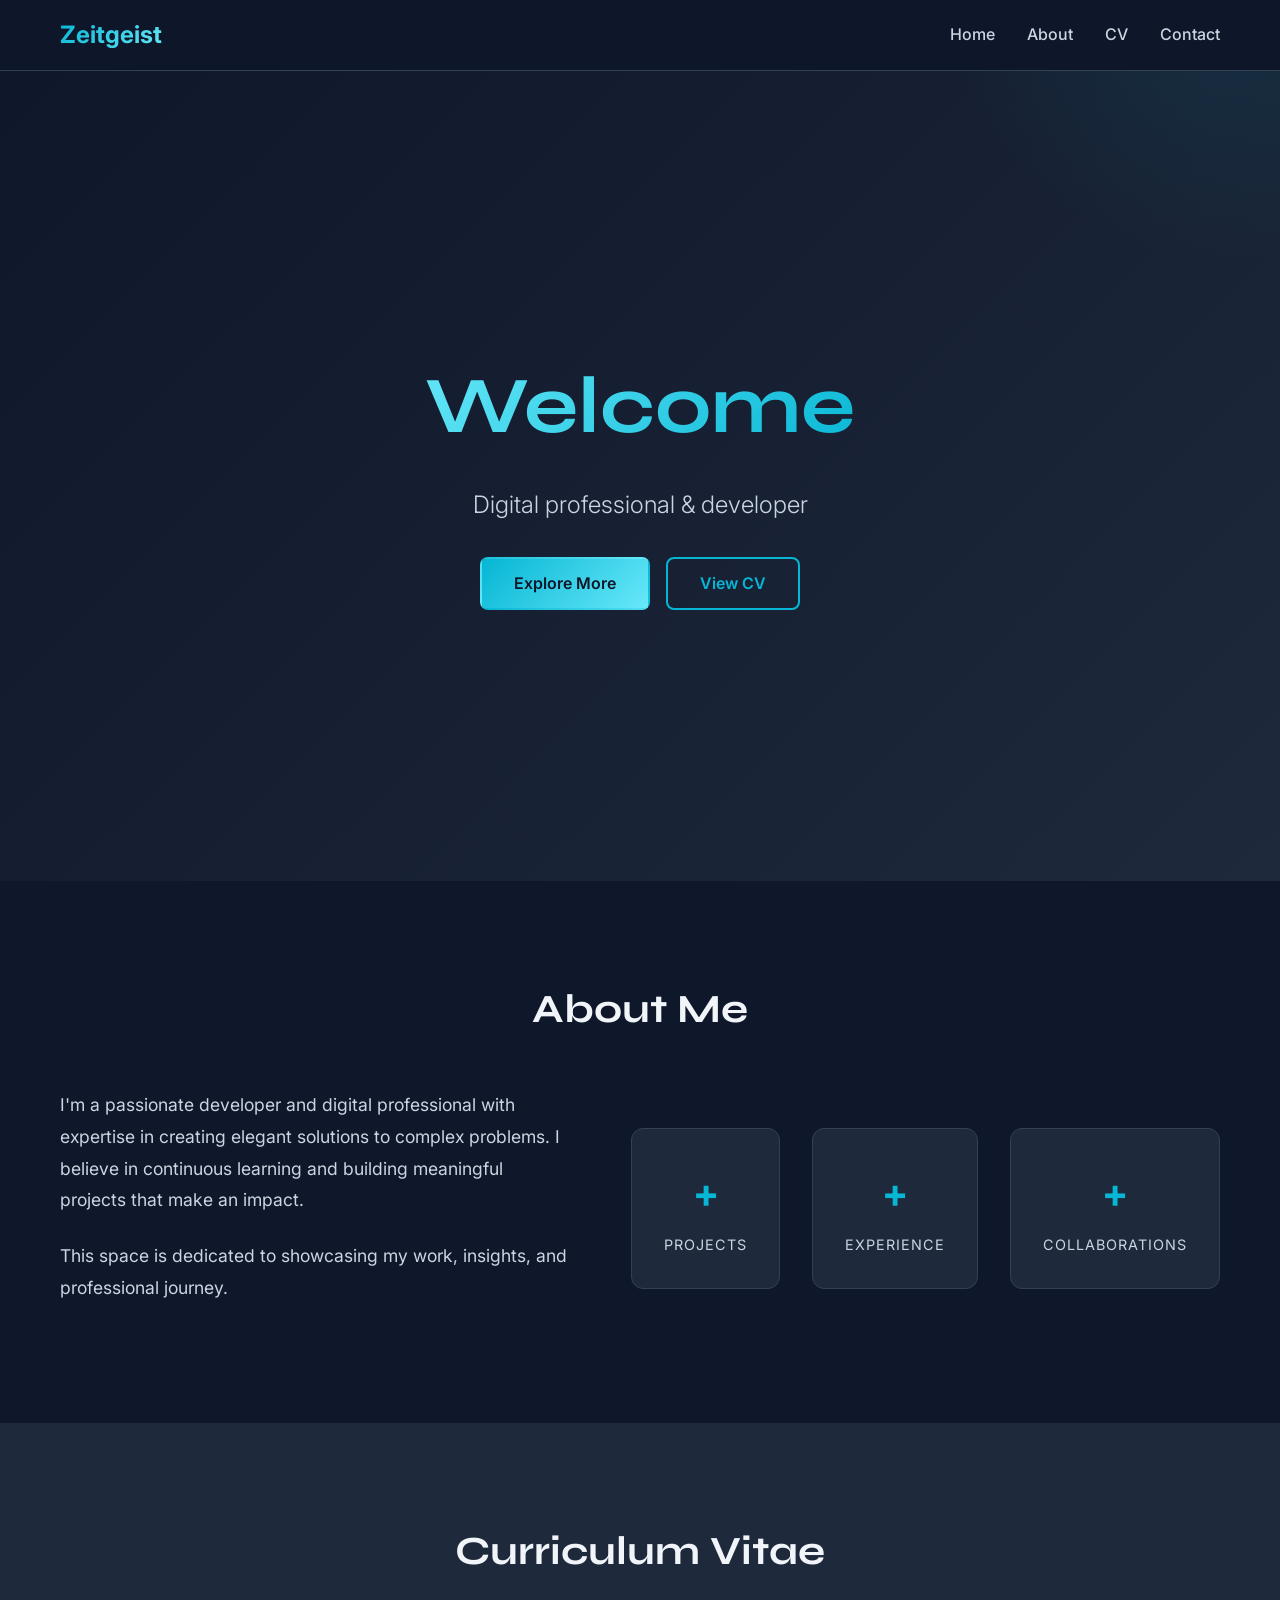
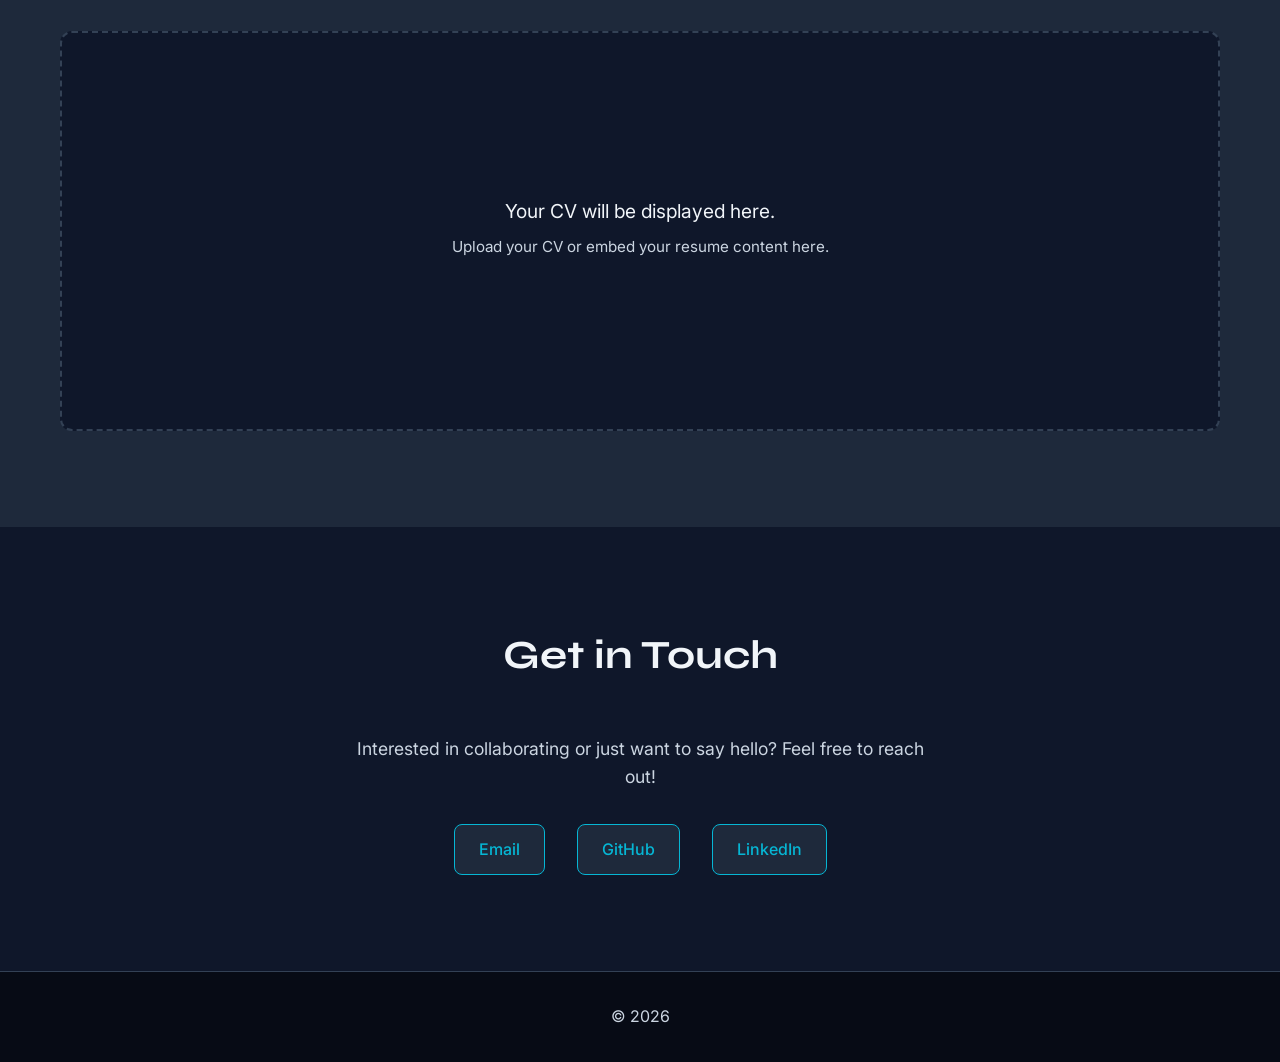
==== index.html @ edf7e357 "Upgrade commit" ====
<!DOCTYPE html>
<html lang="en">
<head>
    <meta charset="UTF-8">
    <meta name="viewport" content="width=device-width, initial-scale=1.0">
    <title>Zeitgeist - Portfolio</title>
    <link rel="stylesheet" href="style.css">
    <link rel="preconnect" href="https://fonts.googleapis.com">
    <link rel="preconnect" href="https://fonts.gstatic.com" crossorigin>
    <link href="https://fonts.googleapis.com/css2?family=Inter:wght@300;400;500;600;700&family=Syne:wght@400;700&display=swap" rel="stylesheet">
</head>
<body>
    <!-- Navigation -->
    <nav class="navbar">
        <div class="container">
            <div class="nav-brand">Zeitgeist</div>
            <ul class="nav-menu">
                <li><a href="#home" class="nav-link">Home</a></li>
                <li><a href="#about" class="nav-link">About</a></li>
                <li><a href="#cv" class="nav-link">CV</a></li>
                <li><a href="#contact" class="nav-link">Contact</a></li>
            </ul>
        </div>
    </nav>

    <!-- Hero Section -->
    <section id="home" class="hero">
        <div class="container">
            <div class="hero-content">
                <h1 class="hero-title">Welcome</h1>
                <p class="hero-subtitle">Digital professional & developer</p>
                <div class="hero-cta">
                    <a href="#about" class="btn btn-primary">Explore More</a>
                    <a href="#cv" class="btn btn-secondary">View CV</a>
                </div>
            </div>
        </div>
    </section>

    <!-- About Section -->
    <section id="about" class="about">
        <div class="container">
            <h2>About Me</h2>
            <div class="about-content">
                <div class="about-text">
                    <p>
                        I'm a passionate developer and digital professional with expertise in creating elegant solutions to complex problems. 
                        I believe in continuous learning and building meaningful projects that make an impact.
                    </p>
                    <p>
                        This space is dedicated to showcasing my work, insights, and professional journey.
                    </p>
                </div>
                <div class="about-stats">
                    <div class="stat">
                        <div class="stat-number">+</div>
                        <div class="stat-label">Projects</div>
                    </div>
                    <div class="stat">
                        <div class="stat-number">+</div>
                        <div class="stat-label">Experience</div>
                    </div>
                    <div class="stat">
                        <div class="stat-number">+</div>
                        <div class="stat-label">Collaborations</div>
                    </div>
                </div>
            </div>
        </div>
    </section>

    <!-- CV Section -->
    <section id="cv" class="cv-section">
        <div class="container">
            <h2>Curriculum Vitae</h2>
            <div class="cv-placeholder">
                <p>Your CV will be displayed here.</p>
                <p class="small-text">Upload your CV or embed your resume content here.</p>
            </div>
        </div>
    </section>

    <!-- Contact Section -->
    <section id="contact" class="contact">
        <div class="container">
            <h2>Get in Touch</h2>
            <div class="contact-content">
                <p>Interested in collaborating or just want to say hello? Feel free to reach out!</p>
                <div class="contact-links">
                    <a href="mailto:onurege20@hotmail.com" class="contact-link">Email</a>
                    <a href="https://github.com/zeitgeist352" target="_blank" class="contact-link">GitHub</a>
                    <a href="https://www.linkedin.com/in/onur-ege-yakar/" target="_blank" class="contact-link">LinkedIn</a>
                </div>
            </div>
        </div>
    </section>

    <!-- Footer -->
    <footer class="footer">
        <div class="container">
            <p>&copy; 2026 </p>
        </div>
    </footer>

    <script src="script.js"></script>
</body>
</html>
---- style.css ----
/* ============================================
   GLOBAL STYLES
   ============================================ */

* {
    margin: 0;
    padding: 0;
    box-sizing: border-box;
}

:root {
    --primary-color: #0f172a;
    --secondary-color: #1e293b;
    --accent-color: #06b6d4;
    --accent-light: #67e8f9;
    --text-primary: #f1f5f9;
    --text-secondary: #cbd5e1;
    --border-color: #334155;
    --transition: all 0.3s ease;
}

html {
    scroll-behavior: smooth;
}

body {
    font-family: 'Inter', sans-serif;
    background-color: var(--primary-color);
    color: var(--text-primary);
    line-height: 1.6;
    overflow-x: hidden;
}

.container {
    max-width: 1200px;
    margin: 0 auto;
    padding: 0 20px;
}

/* ============================================
   NAVIGATION
   ============================================ */

.navbar {
    position: sticky;
    top: 0;
    z-index: 1000;
    background: rgba(15, 23, 42, 0.95);
    backdrop-filter: blur(10px);
    border-bottom: 1px solid var(--border-color);
    padding: 1rem 0;
}

.navbar .container {
    display: flex;
    justify-content: space-between;
    align-items: center;
}

.nav-brand {
    font-size: 1.5rem;
    font-weight: 700;
    background: linear-gradient(135deg, var(--accent-color), var(--accent-light));
    -webkit-background-clip: text;
    -webkit-text-fill-color: transparent;
    background-clip: text;
}

.nav-menu {
    display: flex;
    list-style: none;
    gap: 2rem;
}

.nav-link {
    color: var(--text-secondary);
    text-decoration: none;
    font-weight: 500;
    transition: var(--transition);
    position: relative;
}

.nav-link::after {
    content: '';
    position: absolute;
    width: 0;
    height: 2px;
    bottom: -5px;
    left: 0;
    background-color: var(--accent-color);
    transition: var(--transition);
}

.nav-link:hover {
    color: var(--accent-color);
}

.nav-link:hover::after {
    width: 100%;
}

/* ============================================
   HERO SECTION
   ============================================ */

.hero {
    min-height: 90vh;
    display: flex;
    align-items: center;
    justify-content: center;
    background: linear-gradient(135deg, var(--primary-color) 0%, var(--secondary-color) 100%);
    position: relative;
    overflow: hidden;
}

.hero::before {
    content: '';
    position: absolute;
    top: -50%;
    right: -20%;
    width: 600px;
    height: 600px;
    background: radial-gradient(circle, rgba(6, 182, 212, 0.1) 0%, transparent 70%);
    border-radius: 50%;
    z-index: 0;
}

.hero .container {
    position: relative;
    z-index: 1;
}

.hero-content {
    text-align: center;
}

.hero-title {
    font-family: 'Syne', sans-serif;
    font-size: clamp(3rem, 8vw, 5rem);
    font-weight: 700;
    margin-bottom: 1rem;
    background: linear-gradient(135deg, var(--accent-light), var(--accent-color));
    -webkit-background-clip: text;
    -webkit-text-fill-color: transparent;
    background-clip: text;
}

.hero-subtitle {
    font-size: 1.5rem;
    color: var(--text-secondary);
    margin-bottom: 2rem;
    font-weight: 300;
}

.hero-cta {
    display: flex;
    gap: 1rem;
    justify-content: center;
    flex-wrap: wrap;
}

/* ============================================
   BUTTONS
   ============================================ */

.btn {
    display: inline-block;
    padding: 0.75rem 2rem;
    border-radius: 8px;
    text-decoration: none;
    font-weight: 600;
    transition: var(--transition);
    border: 2px solid transparent;
    cursor: pointer;
}

.btn-primary {
    background: linear-gradient(135deg, var(--accent-color), var(--accent-light));
    color: var(--primary-color);
}

.btn-primary:hover {
    transform: translateY(-2px);
    box-shadow: 0 10px 30px rgba(6, 182, 212, 0.3);
}

.btn-secondary {
    background: transparent;
    color: var(--accent-color);
    border: 2px solid var(--accent-color);
}

.btn-secondary:hover {
    background: var(--accent-color);
    color: var(--primary-color);
    transform: translateY(-2px);
}

/* ============================================
   ABOUT SECTION
   ============================================ */

.about {
    padding: 6rem 0;
    background: var(--primary-color);
}

.about h2 {
    font-family: 'Syne', sans-serif;
    font-size: 2.5rem;
    margin-bottom: 3rem;
    text-align: center;
    color: var(--text-primary);
}

.about-content {
    display: grid;
    grid-template-columns: 1fr 1fr;
    gap: 4rem;
    align-items: center;
}

.about-text p {
    margin-bottom: 1.5rem;
    font-size: 1.1rem;
    color: var(--text-secondary);
    line-height: 1.8;
}

.about-stats {
    display: grid;
    grid-template-columns: 1fr 1fr 1fr;
    gap: 2rem;
}

.stat {
    text-align: center;
    padding: 2rem;
    background: var(--secondary-color);
    border-radius: 12px;
    border: 1px solid var(--border-color);
    transition: var(--transition);
}

.stat:hover {
    border-color: var(--accent-color);
    transform: translateY(-5px);
}

.stat-number {
    font-size: 2.5rem;
    color: var(--accent-color);
    font-weight: 700;
    margin-bottom: 0.5rem;
}

.stat-label {
    color: var(--text-secondary);
    font-size: 0.9rem;
    text-transform: uppercase;
    letter-spacing: 1px;
}

/* ============================================
   CV SECTION
   ============================================ */

.cv-section {
    padding: 6rem 0;
    background: var(--secondary-color);
}

.cv-section h2 {
    font-family: 'Syne', sans-serif;
    font-size: 2.5rem;
    margin-bottom: 3rem;
    text-align: center;
}

.cv-placeholder {
    background: var(--primary-color);
    border: 2px dashed var(--border-color);
    border-radius: 12px;
    padding: 4rem 2rem;
    text-align: center;
    min-height: 400px;
    display: flex;
    flex-direction: column;
    justify-content: center;
    align-items: center;
}

.cv-placeholder p {
    font-size: 1.2rem;
    margin-bottom: 0.5rem;
}

.cv-placeholder .small-text {
    color: var(--text-secondary);
    font-size: 0.95rem;
}

/* ============================================
   CONTACT SECTION
   ============================================ */

.contact {
    padding: 6rem 0;
    background: var(--primary-color);
}

.contact h2 {
    font-family: 'Syne', sans-serif;
    font-size: 2.5rem;
    margin-bottom: 3rem;
    text-align: center;
}

.contact-content {
    text-align: center;
    max-width: 600px;
    margin: 0 auto;
}

.contact-content p {
    font-size: 1.1rem;
    color: var(--text-secondary);
    margin-bottom: 2rem;
}

.contact-links {
    display: flex;
    gap: 2rem;
    justify-content: center;
    flex-wrap: wrap;
}

.contact-link {
    display: inline-block;
    padding: 0.75rem 1.5rem;
    background: var(--secondary-color);
    color: var(--accent-color);
    text-decoration: none;
    border-radius: 8px;
    border: 1px solid var(--accent-color);
    transition: var(--transition);
    font-weight: 500;
}

.contact-link:hover {
    background: var(--accent-color);
    color: var(--primary-color);
    transform: translateY(-2px);
    box-shadow: 0 10px 20px rgba(6, 182, 212, 0.2);
}

/* ============================================
   FOOTER
   ============================================ */

.footer {
    padding: 2rem 0;
    background: rgba(0, 0, 0, 0.5);
    border-top: 1px solid var(--border-color);
    text-align: center;
    color: var(--text-secondary);
}

/* ============================================
   RESPONSIVE DESIGN
   ============================================ */

@media (max-width: 768px) {
    .nav-menu {
        gap: 1rem;
    }

    .nav-link {
        font-size: 0.9rem;
    }

    .hero-title {
        font-size: 2.5rem;
    }

    .hero-subtitle {
        font-size: 1.1rem;
    }

    .about-content {
        grid-template-columns: 1fr;
        gap: 2rem;
    }

    .about-stats {
        grid-template-columns: 1fr;
    }

    .about h2,
    .cv-section h2,
    .contact h2 {
        font-size: 1.8rem;
    }

    .contact-links {
        gap: 1rem;
    }

    .contact-link {
        padding: 0.5rem 1rem;
        font-size: 0.9rem;
    }
}

@media (max-width: 480px) {
    .hero-cta {
        flex-direction: column;
        gap: 0.5rem;
    }

    .btn {
        width: 100%;
        text-align: center;
    }

    .nav-menu {
        gap: 0.5rem;
        font-size: 0.8rem;
    }
}
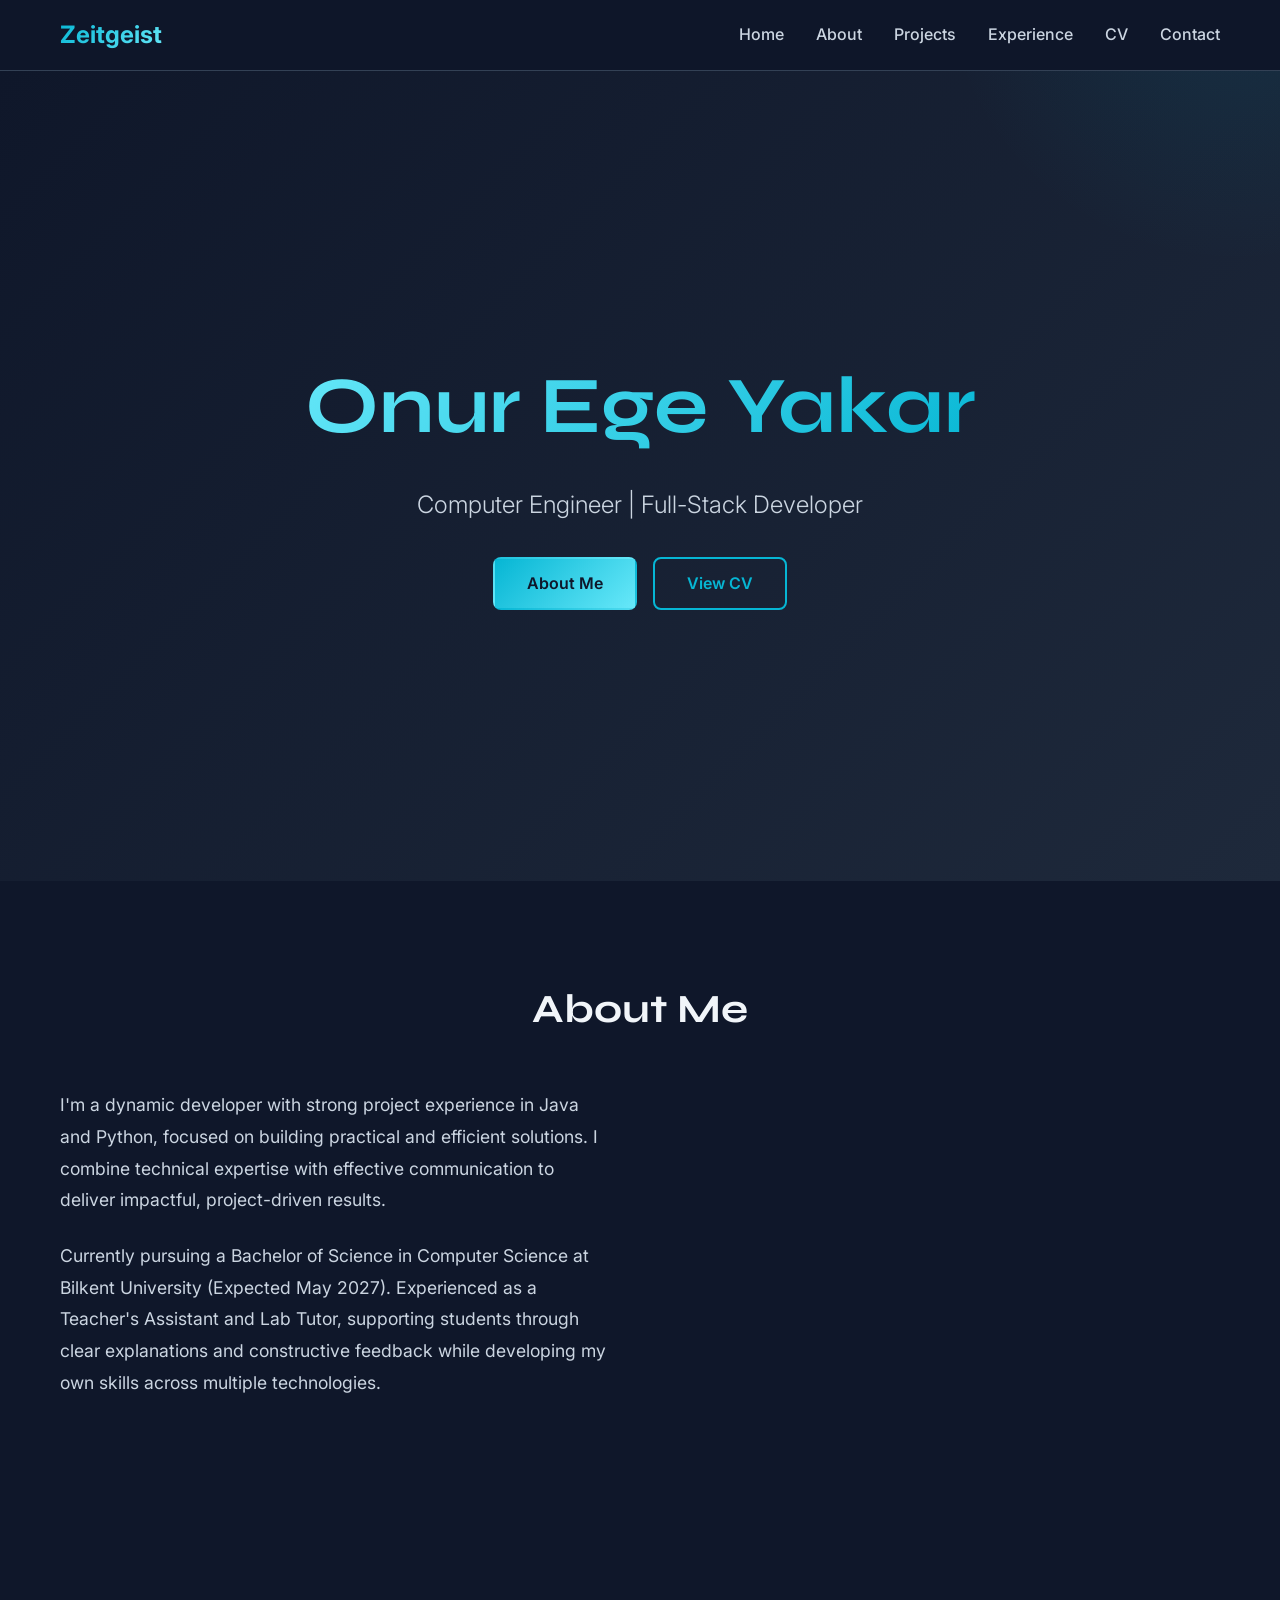
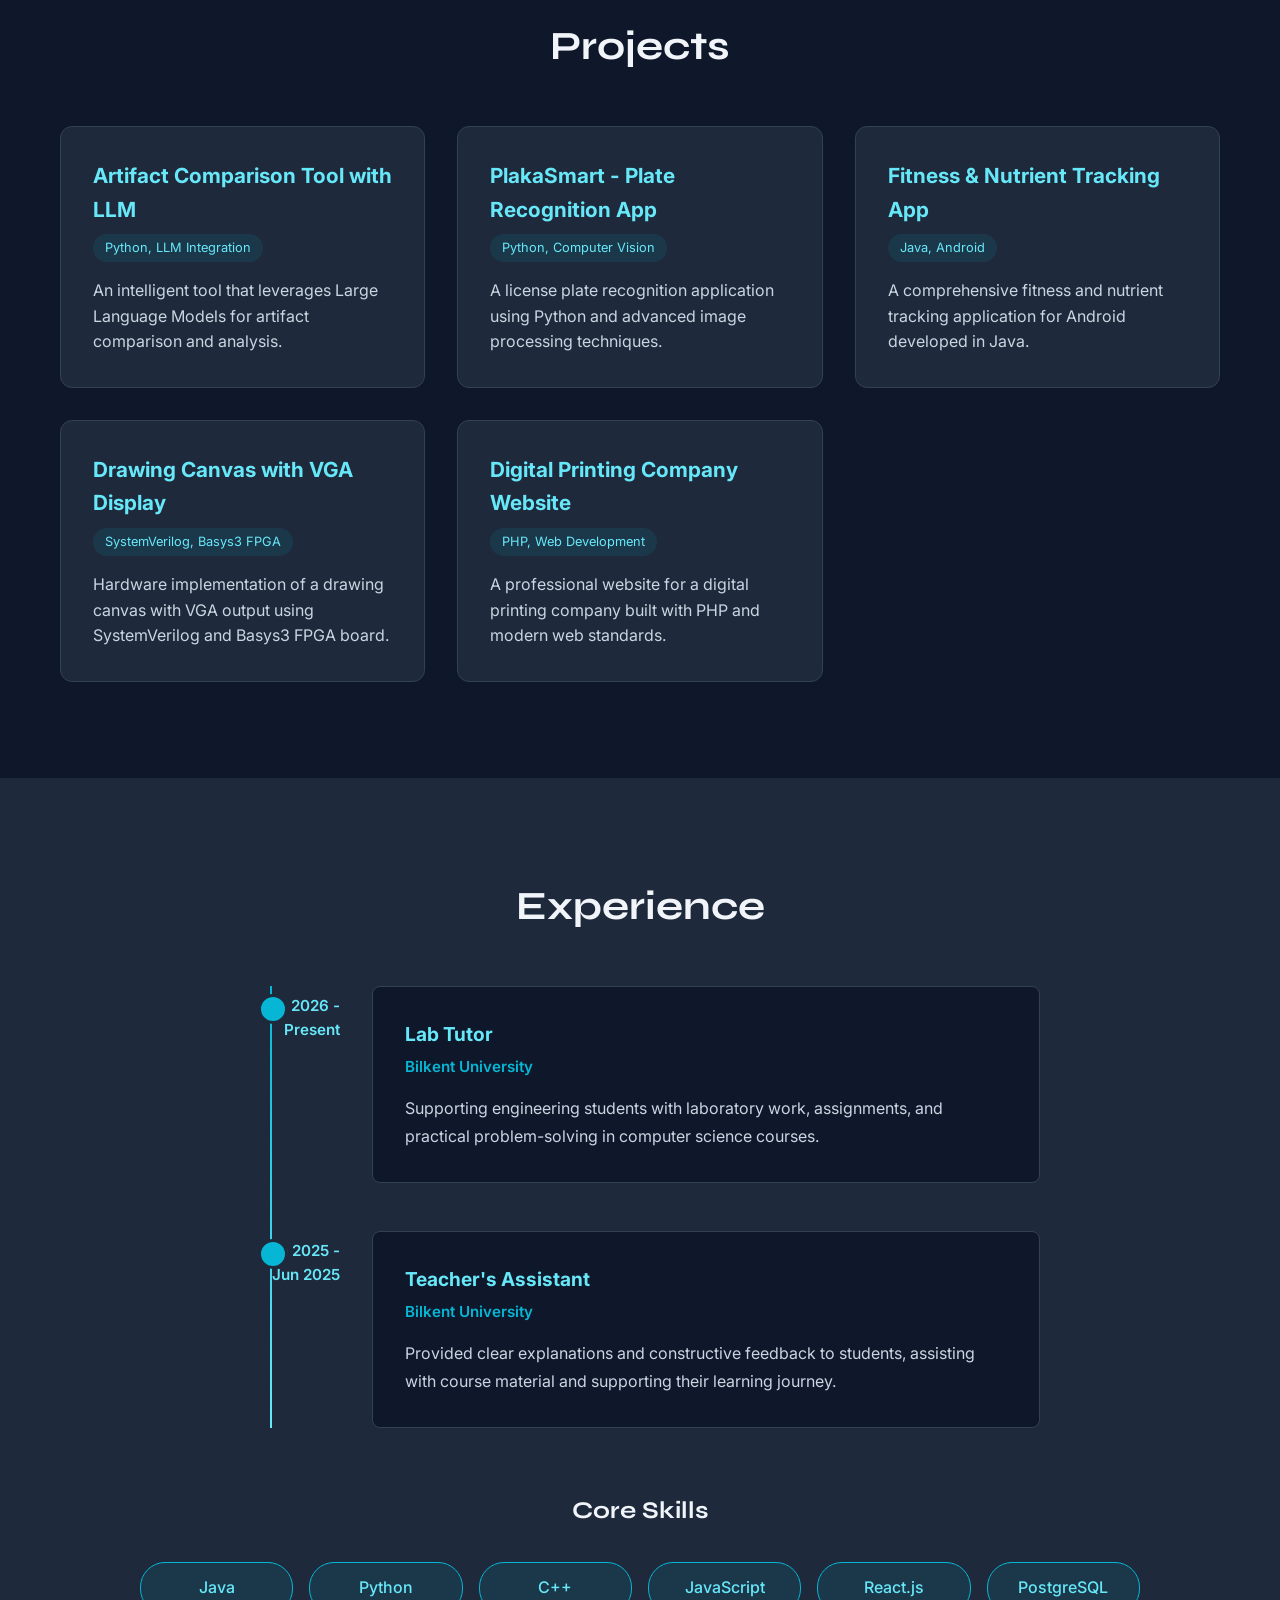
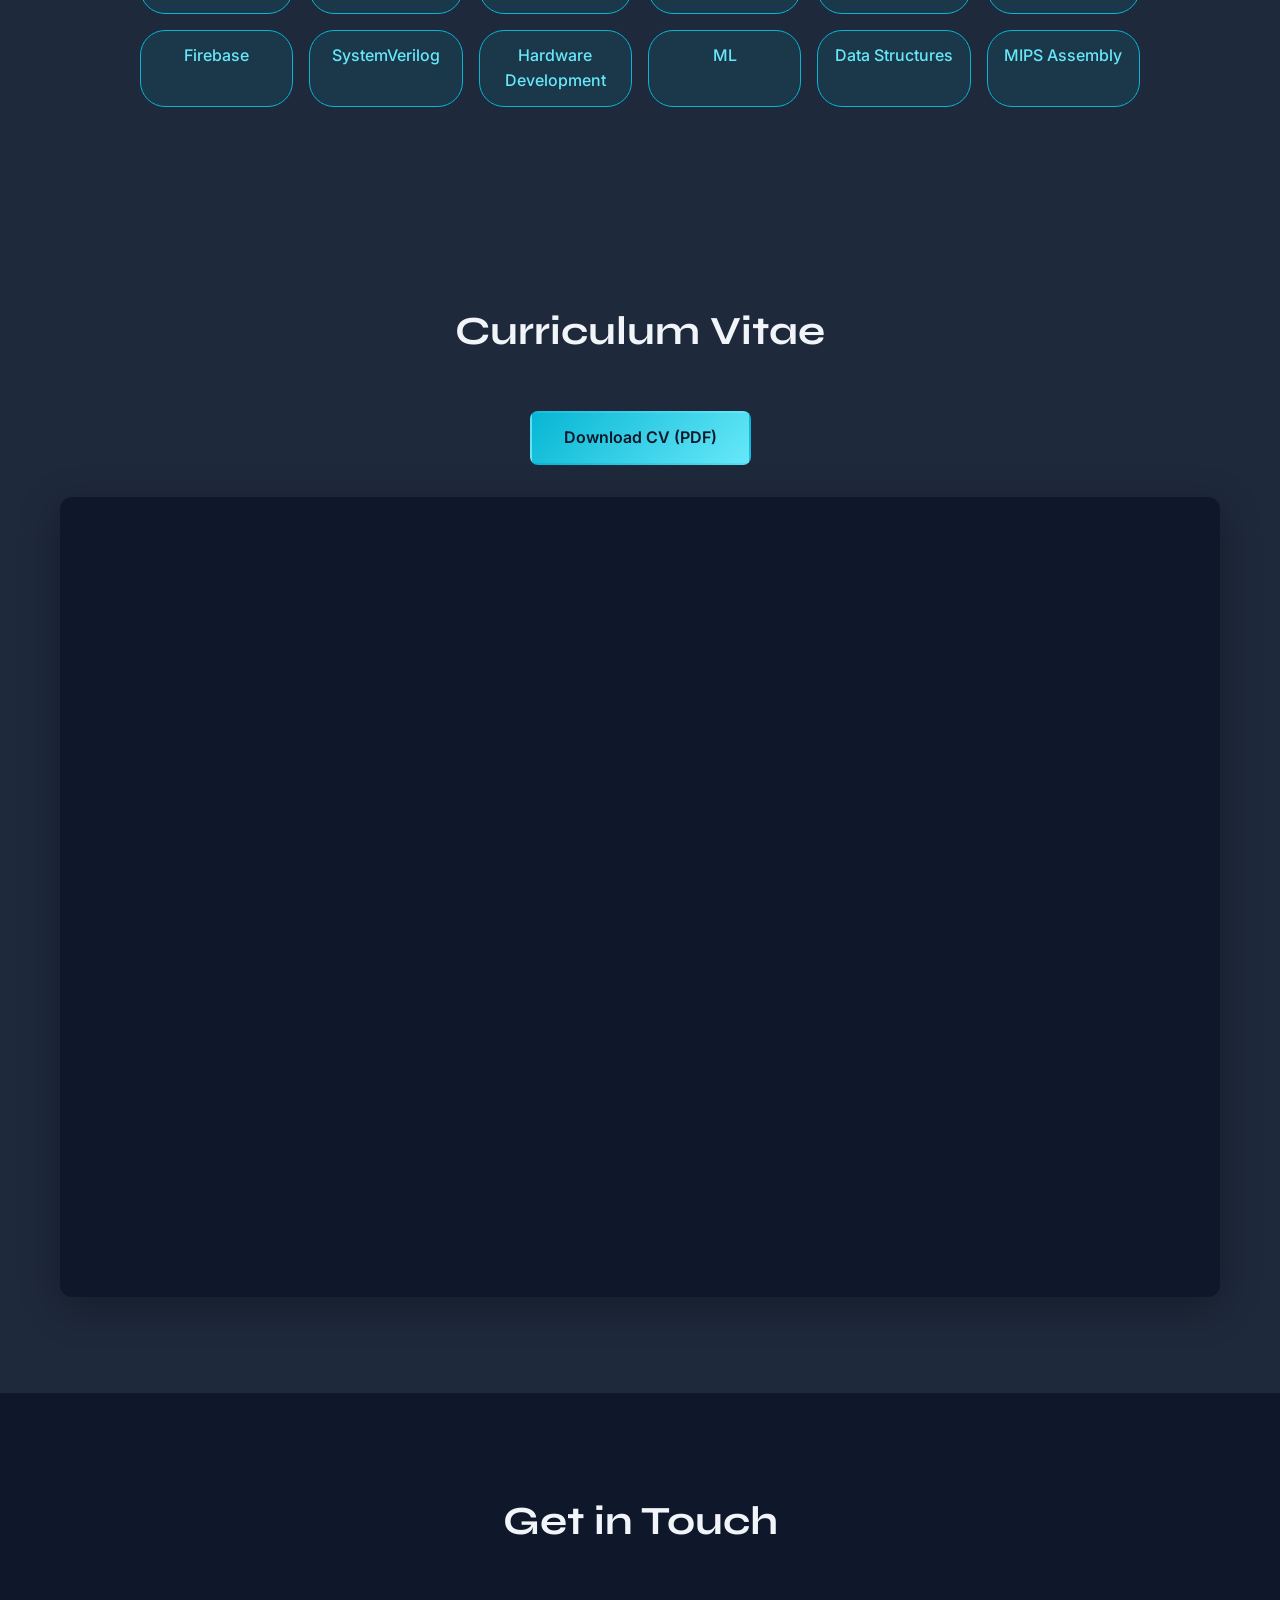
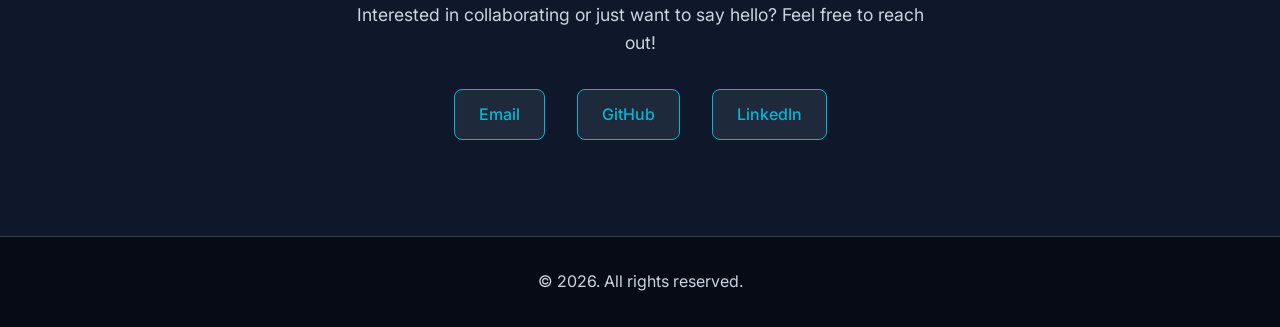
==== commit 4adae8f6: "developing commit" ====
--- a/index.html
+++ b/index.html
@@ -3,7 +3,7 @@
 <head>
     <meta charset="UTF-8">
     <meta name="viewport" content="width=device-width, initial-scale=1.0">
-    <title>Zeitgeist - Portfolio</title>
+    <title>Onur Ege Yakar - Computer Engineer Portfolio</title>
     <link rel="stylesheet" href="style.css">
     <link rel="preconnect" href="https://fonts.googleapis.com">
     <link rel="preconnect" href="https://fonts.gstatic.com" crossorigin>
@@ -17,6 +17,8 @@
             <ul class="nav-menu">
                 <li><a href="#home" class="nav-link">Home</a></li>
                 <li><a href="#about" class="nav-link">About</a></li>
+                <li><a href="#projects" class="nav-link">Projects</a></li>
+                <li><a href="#experience" class="nav-link">Experience</a></li>
                 <li><a href="#cv" class="nav-link">CV</a></li>
                 <li><a href="#contact" class="nav-link">Contact</a></li>
             </ul>
@@ -27,10 +29,10 @@
     <section id="home" class="hero">
         <div class="container">
             <div class="hero-content">
-                <h1 class="hero-title">Welcome</h1>
-                <p class="hero-subtitle">Digital professional & developer</p>
+                <h1 class="hero-title">Onur Ege Yakar</h1>
+                <p class="hero-subtitle">Computer Engineer | Full-Stack Developer</p>
                 <div class="hero-cta">
-                    <a href="#about" class="btn btn-primary">Explore More</a>
+                    <a href="#about" class="btn btn-primary">About Me</a>
                     <a href="#cv" class="btn btn-secondary">View CV</a>
                 </div>
             </div>
@@ -44,38 +46,115 @@
             <div class="about-content">
                 <div class="about-text">
                     <p>
-                        I'm a passionate developer and digital professional with expertise in creating elegant solutions to complex problems. 
-                        I believe in continuous learning and building meaningful projects that make an impact.
+                        I'm a dynamic developer with strong project experience in Java and Python, focused on 
+                        building practical and efficient solutions. I combine technical expertise with effective 
+                        communication to deliver impactful, project-driven results.
                     </p>
                     <p>
-                        This space is dedicated to showcasing my work, insights, and professional journey.
+                        Currently pursuing a Bachelor of Science in Computer Science at Bilkent University 
+                        (Expected May 2027). Experienced as a Teacher's Assistant and Lab Tutor, supporting students 
+                        through clear explanations and constructive feedback while developing my own skills across 
+                        multiple technologies.
                     </p>
-                </div>
-                <div class="about-stats">
-                    <div class="stat">
-                        <div class="stat-number">+</div>
-                        <div class="stat-label">Projects</div>
-                    </div>
-                    <div class="stat">
-                        <div class="stat-number">+</div>
-                        <div class="stat-label">Experience</div>
-                    </div>
-                    <div class="stat">
-                        <div class="stat-number">+</div>
-                        <div class="stat-label">Collaborations</div>
-                    </div>
                 </div>
             </div>
         </div>
     </section>
 
-    <!-- CV Section -->
+    <!-- Projects Section -->
+    <section id="projects" class="projects">
+        <div class="container">
+            <h2>Projects</h2>
+            <div class="projects-grid">
+                <div class="project-card">
+                    <div class="project-header">
+                        <h3>Artifact Comparison Tool with LLM</h3>
+                        <span class="project-tech">Python, LLM Integration</span>
+                    </div>
+                    <p>An intelligent tool that leverages Large Language Models for artifact comparison and analysis.</p>
+                </div>
+                <div class="project-card">
+                    <div class="project-header">
+                        <h3>PlakaSmart - Plate Recognition App</h3>
+                        <span class="project-tech">Python, Computer Vision</span>
+                    </div>
+                    <p>A license plate recognition application using Python and advanced image processing techniques.</p>
+                </div>
+                <div class="project-card">
+                    <div class="project-header">
+                        <h3>Fitness & Nutrient Tracking App</h3>
+                        <span class="project-tech">Java, Android</span>
+                    </div>
+                    <p>A comprehensive fitness and nutrient tracking application for Android developed in Java.</p>
+                </div>
+                <div class="project-card">
+                    <div class="project-header">
+                        <h3>Drawing Canvas with VGA Display</h3>
+                        <span class="project-tech">SystemVerilog, Basys3 FPGA</span>
+                    </div>
+                    <p>Hardware implementation of a drawing canvas with VGA output using SystemVerilog and Basys3 FPGA board.</p>
+                </div>
+                <div class="project-card">
+                    <div class="project-header">
+                        <h3>Digital Printing Company Website</h3>
+                        <span class="project-tech">PHP, Web Development</span>
+                    </div>
+                    <p>A professional website for a digital printing company built with PHP and modern web standards.</p>
+                </div>
+            </div>
+        </div>
+    </section>
+
+    <!-- Experience Section -->
+    <section id="experience" class="experience">
+        <div class="container">
+            <h2>Experience</h2>
+            <div class="experience-timeline">
+                <div class="experience-item">
+                    <div class="experience-date">Feb 2026 - Present</div>
+                    <div class="experience-content">
+                        <h3>Lab Tutor</h3>
+                        <p class="company">Bilkent University</p>
+                        <p>Supporting engineering students with laboratory work, assignments, and practical problem-solving in computer science courses.</p>
+                    </div>
+                </div>
+                <div class="experience-item">
+                    <div class="experience-date">Jan 2025 - Jun 2025</div>
+                    <div class="experience-content">
+                        <h3>Teacher's Assistant</h3>
+                        <p class="company">Bilkent University</p>
+                        <p>Provided clear explanations and constructive feedback to students, assisting with course material and supporting their learning journey.</p>
+                    </div>
+                </div>
+            </div>
+            
+            <h3 class="skills-heading">Core Skills</h3>
+            <div class="skills-grid">
+                <div class="skill-badge">Java</div>
+                <div class="skill-badge">Python</div>
+                <div class="skill-badge">C++</div>
+                <div class="skill-badge">JavaScript</div>
+                <div class="skill-badge">React.js</div>
+                <div class="skill-badge">PostgreSQL</div>
+                <div class="skill-badge">Firebase</div>
+                <div class="skill-badge">SystemVerilog</div>
+                <div class="skill-badge">Hardware Development</div>
+                <div class="skill-badge">ML</div>
+                <div class="skill-badge">Data Structures</div>
+                <div class="skill-badge">MIPS Assembly</div>
+            </div>
+        </div>
+    </section>
     <section id="cv" class="cv-section">
         <div class="container">
             <h2>Curriculum Vitae</h2>
-            <div class="cv-placeholder">
-                <p>Your CV will be displayed here.</p>
-                <p class="small-text">Upload your CV or embed your resume content here.</p>
+            <div class="cv-content">
+                <div class="cv-download">
+                    <a href="cv.pdf" download class="btn btn-primary">Download CV (PDF)</a>
+                </div>
+                <div class="cv-viewer">
+                    <iframe src="cv.pdf" type="application/pdf" width="100%" height="800"></iframe>
+                </div>
             </div>
         </div>
     </section>
@@ -98,7 +177,7 @@
     <!-- Footer -->
     <footer class="footer">
         <div class="container">
-            <p>&copy; 2026 </p>
+            <p>&copy; 2026. All rights reserved.</p>
         </div>
     </footer>
 
--- a/style.css
+++ b/style.css
@@ -277,27 +277,211 @@
     text-align: center;
 }
 
-.cv-placeholder {
-    background: var(--primary-color);
-    border: 2px dashed var(--border-color);
-    border-radius: 12px;
-    padding: 4rem 2rem;
-    text-align: center;
-    min-height: 400px;
+.cv-content {
     display: flex;
     flex-direction: column;
-    justify-content: center;
-    align-items: center;
-}
-
-.cv-placeholder p {
+    gap: 2rem;
+}
+
+.cv-download {
+    text-align: center;
+}
+
+.cv-viewer {
+    background: var(--primary-color);
+    border-radius: 12px;
+    overflow: hidden;
+    box-shadow: 0 10px 40px rgba(0, 0, 0, 0.3);
+}
+
+.cv-viewer iframe {
+    border: none;
+    display: block;
+}
+
+/* ============================================
+   PROJECTS SECTION
+   ============================================ */
+
+.projects {
+    padding: 6rem 0;
+    background: var(--primary-color);
+}
+
+.projects h2 {
+    font-family: 'Syne', sans-serif;
+    font-size: 2.5rem;
+    margin-bottom: 3rem;
+    text-align: center;
+}
+
+.projects-grid {
+    display: grid;
+    grid-template-columns: repeat(auto-fit, minmax(320px, 1fr));
+    gap: 2rem;
+}
+
+.project-card {
+    background: var(--secondary-color);
+    border: 1px solid var(--border-color);
+    border-radius: 12px;
+    padding: 2rem;
+    transition: var(--transition);
+    display: flex;
+    flex-direction: column;
+}
+
+.project-card:hover {
+    border-color: var(--accent-color);
+    transform: translateY(-8px);
+    box-shadow: 0 20px 40px rgba(6, 182, 212, 0.15);
+}
+
+.project-header {
+    margin-bottom: 1rem;
+}
+
+.project-header h3 {
+    color: var(--accent-light);
+    margin-bottom: 0.5rem;
+    font-size: 1.3rem;
+}
+
+.project-tech {
+    display: inline-block;
+    background: rgba(6, 182, 212, 0.1);
+    color: var(--accent-light);
+    padding: 0.25rem 0.75rem;
+    border-radius: 20px;
+    font-size: 0.8rem;
+}
+
+.project-card p {
+    color: var(--text-secondary);
+    flex-grow: 1;
+}
+
+/* ============================================
+   EXPERIENCE SECTION
+   ============================================ */
+
+.experience {
+    padding: 6rem 0;
+    background: var(--secondary-color);
+}
+
+.experience h2 {
+    font-family: 'Syne', sans-serif;
+    font-size: 2.5rem;
+    margin-bottom: 3rem;
+    text-align: center;
+}
+
+.experience-timeline {
+    max-width: 800px;
+    margin: 0 auto 4rem;
+    position: relative;
+}
+
+.experience-timeline::before {
+    content: '';
+    position: absolute;
+    left: 30px;
+    top: 0;
+    bottom: 0;
+    width: 2px;
+    background: linear-gradient(to bottom, var(--accent-color), var(--accent-light));
+}
+
+.experience-item {
+    display: grid;
+    grid-template-columns: 100px 1fr;
+    gap: 2rem;
+    margin-bottom: 3rem;
+    position: relative;
+}
+
+.experience-date {
+    color: var(--accent-light);
+    font-weight: 600;
+    font-size: 0.95rem;
+    text-align: right;
+    padding-top: 0.5rem;
+}
+
+.experience-item::before {
+    content: '';
+    position: absolute;
+    left: 18px;
+    top: 8px;
+    width: 24px;
+    height: 24px;
+    background: var(--accent-color);
+    border: 3px solid var(--secondary-color);
+    border-radius: 50%;
+}
+
+.experience-content {
+    background: var(--primary-color);
+    border: 1px solid var(--border-color);
+    border-radius: 8px;
+    padding: 2rem;
+    transition: var(--transition);
+}
+
+.experience-content:hover {
+    border-color: var(--accent-color);
+}
+
+.experience-content h3 {
+    color: var(--accent-light);
+    margin-bottom: 0.25rem;
     font-size: 1.2rem;
-    margin-bottom: 0.5rem;
-}
-
-.cv-placeholder .small-text {
-    color: var(--text-secondary);
+}
+
+.experience-content .company {
+    color: var(--accent-color);
+    font-weight: 600;
     font-size: 0.95rem;
+    margin-bottom: 1rem;
+}
+
+.experience-content p {
+    color: var(--text-secondary);
+    line-height: 1.7;
+}
+
+.skills-heading {
+    font-family: 'Syne', sans-serif;
+    font-size: 1.5rem;
+    margin-bottom: 2rem;
+    text-align: center;
+    color: var(--text-primary);
+}
+
+.skills-grid {
+    display: grid;
+    grid-template-columns: repeat(auto-fit, minmax(150px, 1fr));
+    gap: 1rem;
+    max-width: 1000px;
+    margin: 0 auto;
+}
+
+.skill-badge {
+    background: rgba(6, 182, 212, 0.1);
+    border: 1px solid var(--accent-color);
+    color: var(--accent-light);
+    padding: 0.75rem 1rem;
+    border-radius: 25px;
+    text-align: center;
+    font-weight: 500;
+    transition: var(--transition);
+}
+
+.skill-badge:hover {
+    background: var(--accent-color);
+    color: var(--primary-color);
+    transform: scale(1.05);
 }
 
 /* ============================================
@@ -387,21 +571,39 @@
         font-size: 1.1rem;
     }
 
-    .about-content {
-        grid-template-columns: 1fr;
-        gap: 2rem;
-    }
-
-    .about-stats {
-        grid-template-columns: 1fr;
-    }
-
     .about h2,
+    .projects h2,
+    .experience h2,
     .cv-section h2,
     .contact h2 {
         font-size: 1.8rem;
     }
 
+    .projects-grid {
+        grid-template-columns: 1fr;
+    }
+
+    .experience-timeline::before {
+        left: 20px;
+    }
+
+    .experience-item::before {
+        left: 11px;
+    }
+
+    .experience-item {
+        grid-template-columns: 80px 1fr;
+        gap: 1.5rem;
+    }
+
+    .experience-date {
+        font-size: 0.85rem;
+    }
+
+    .skills-grid {
+        grid-template-columns: repeat(auto-fit, minmax(120px, 1fr));
+    }
+
     .contact-links {
         gap: 1rem;
     }
@@ -409,6 +611,10 @@
     .contact-link {
         padding: 0.5rem 1rem;
         font-size: 0.9rem;
+    }
+
+    .cv-viewer iframe {
+        height: 600px;
     }
 }
 
@@ -427,4 +633,18 @@
         gap: 0.5rem;
         font-size: 0.8rem;
     }
-}
+
+    .skills-grid {
+        grid-template-columns: repeat(2, 1fr);
+        gap: 0.75rem;
+    }
+
+    .skill-badge {
+        padding: 0.5rem 0.75rem;
+        font-size: 0.85rem;
+    }
+
+    .cv-viewer iframe {
+        height: 400px;
+    }
+}
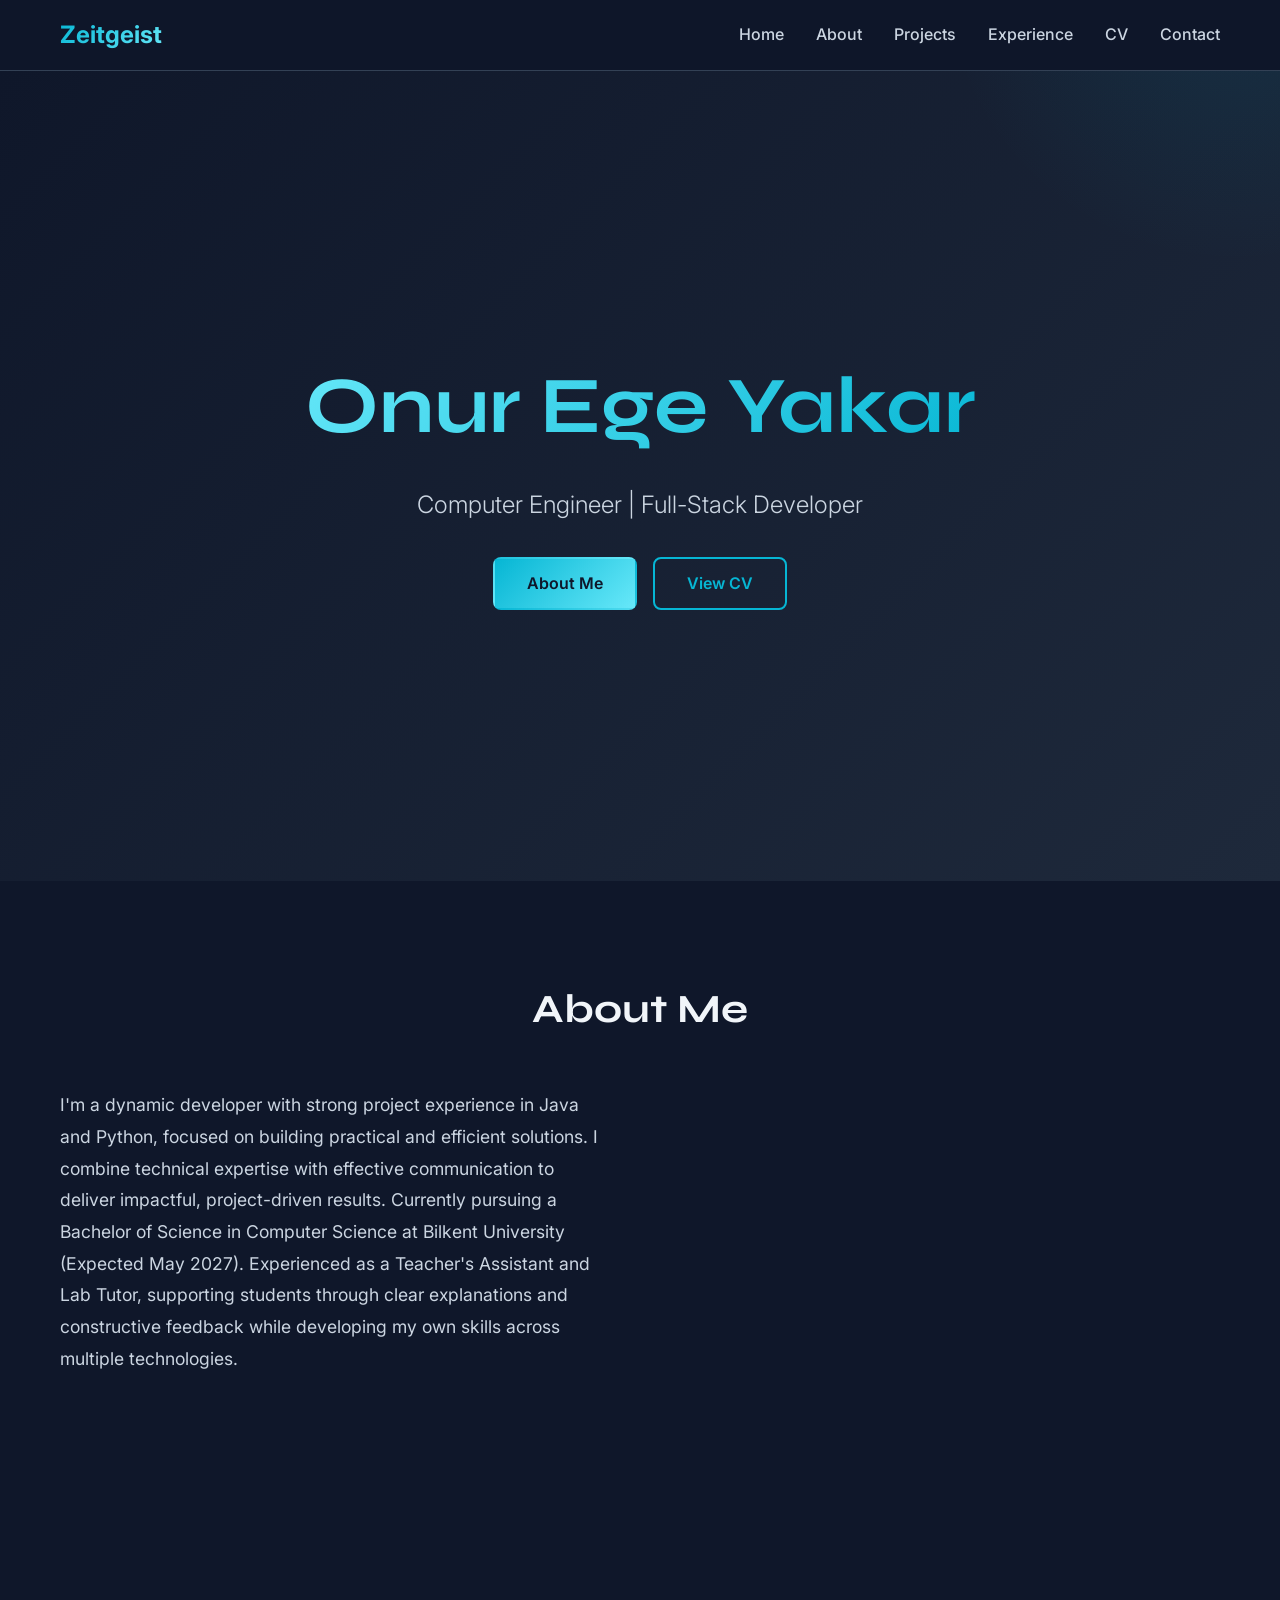
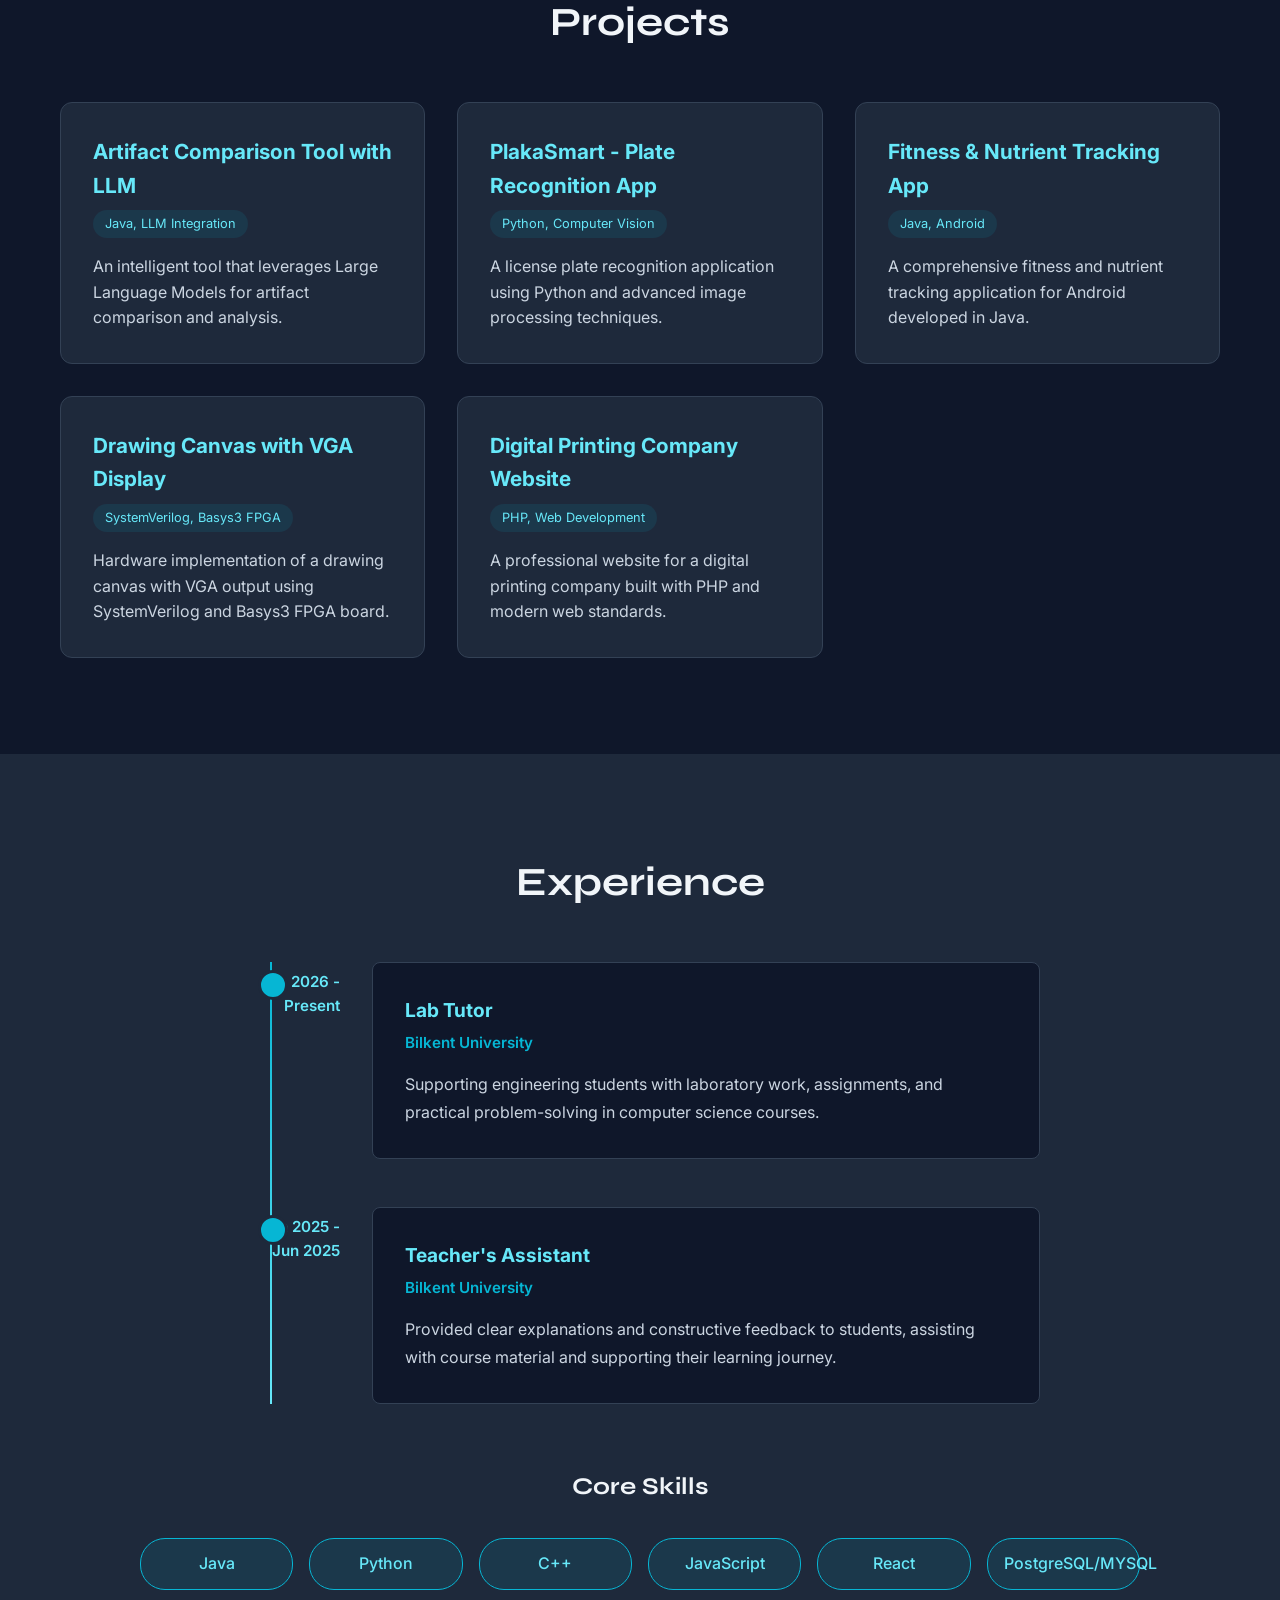
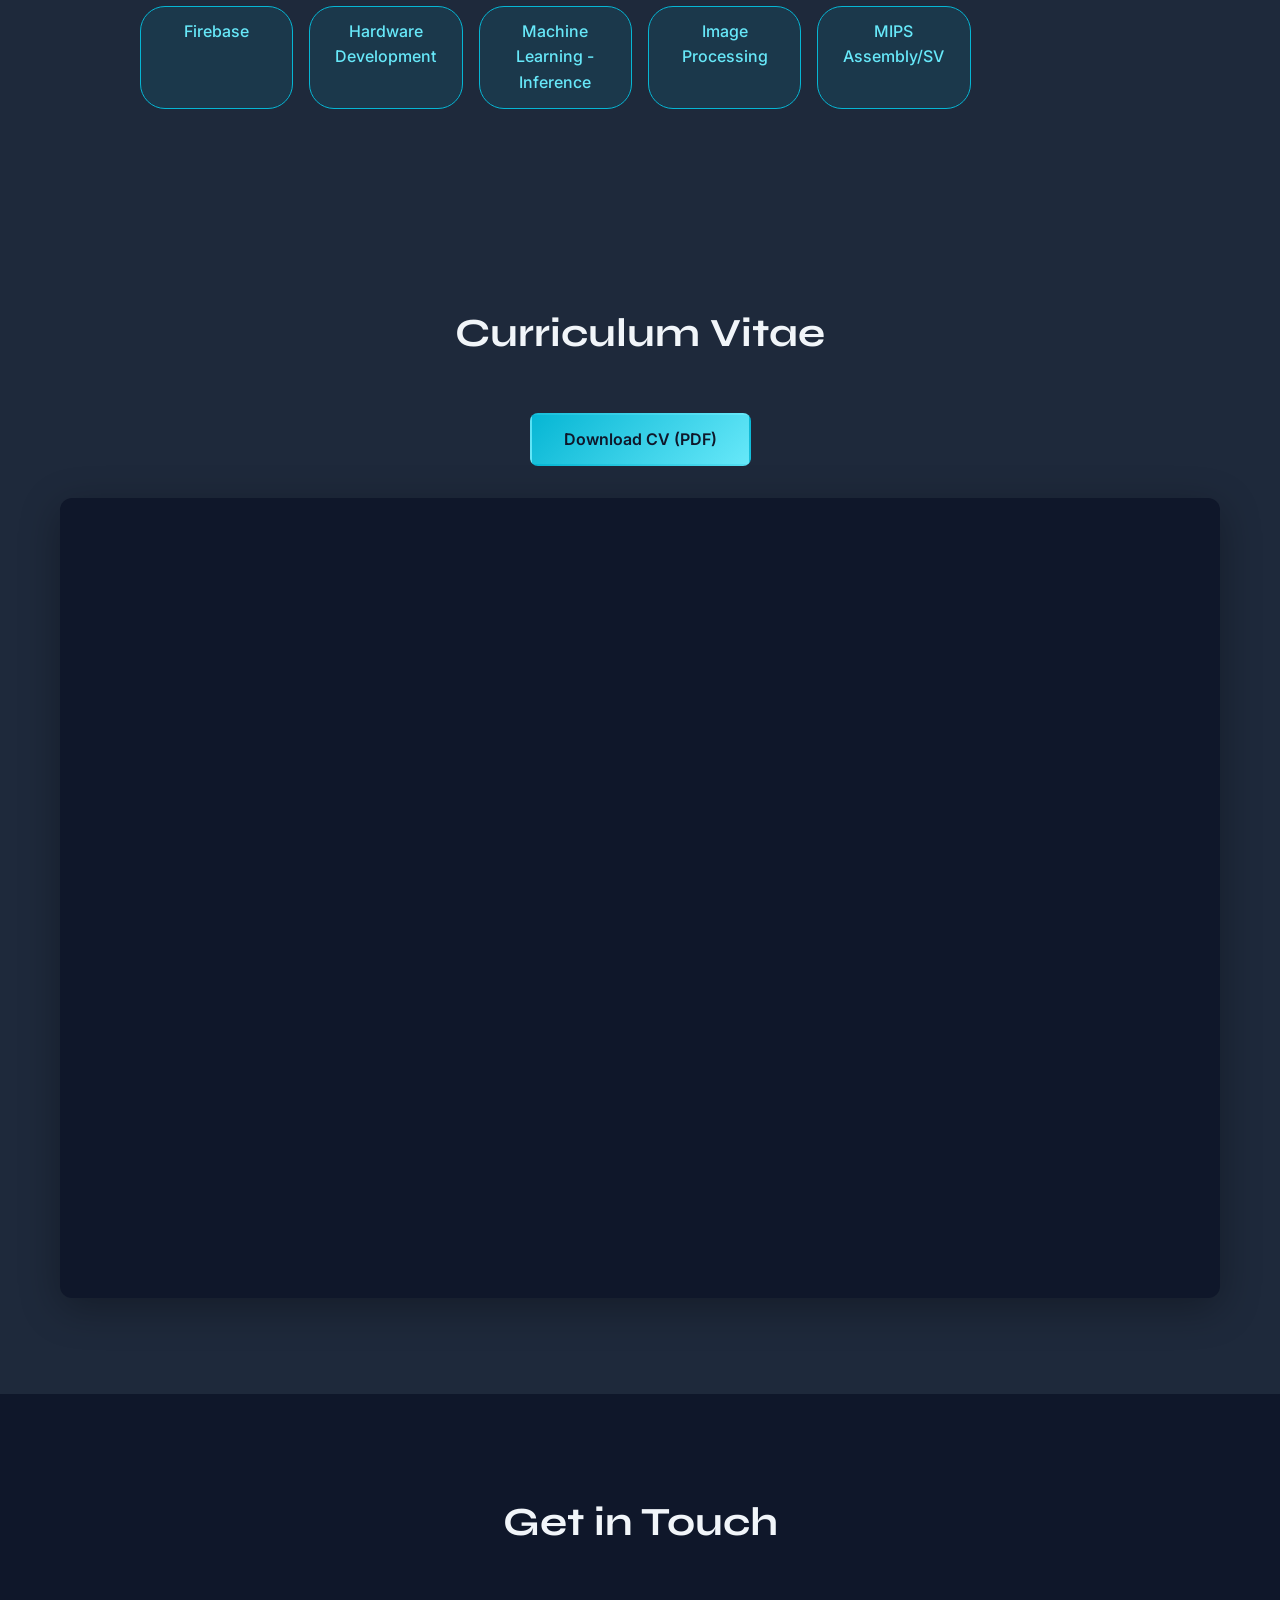
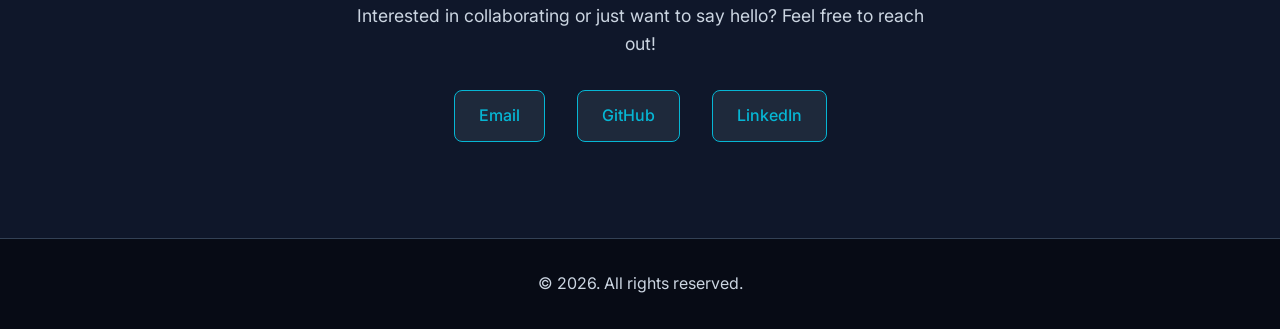
==== commit 1cb5adc3: "some upgrades" ====
--- a/index.html
+++ b/index.html
@@ -48,10 +48,7 @@
                     <p>
                         I'm a dynamic developer with strong project experience in Java and Python, focused on 
                         building practical and efficient solutions. I combine technical expertise with effective 
-                        communication to deliver impactful, project-driven results.
-                    </p>
-                    <p>
-                        Currently pursuing a Bachelor of Science in Computer Science at Bilkent University 
+                        communication to deliver impactful, project-driven results. Currently pursuing a Bachelor of Science in Computer Science at Bilkent University 
                         (Expected May 2027). Experienced as a Teacher's Assistant and Lab Tutor, supporting students 
                         through clear explanations and constructive feedback while developing my own skills across 
                         multiple technologies.
@@ -69,7 +66,7 @@
                 <div class="project-card">
                     <div class="project-header">
                         <h3>Artifact Comparison Tool with LLM</h3>
-                        <span class="project-tech">Python, LLM Integration</span>
+                        <span class="project-tech">Java, LLM Integration</span>
                     </div>
                     <p>An intelligent tool that leverages Large Language Models for artifact comparison and analysis.</p>
                 </div>
@@ -134,14 +131,13 @@
                 <div class="skill-badge">Python</div>
                 <div class="skill-badge">C++</div>
                 <div class="skill-badge">JavaScript</div>
-                <div class="skill-badge">React.js</div>
-                <div class="skill-badge">PostgreSQL</div>
+                <div class="skill-badge">React</div>
+                <div class="skill-badge">PostgreSQL/MYSQL</div>
                 <div class="skill-badge">Firebase</div>
-                <div class="skill-badge">SystemVerilog</div>
                 <div class="skill-badge">Hardware Development</div>
-                <div class="skill-badge">ML</div>
-                <div class="skill-badge">Data Structures</div>
-                <div class="skill-badge">MIPS Assembly</div>
+                <div class="skill-badge">Machine Learning - Inference</div>
+                <div class="skill-badge">Image Processing</div>
+                <div class="skill-badge">MIPS Assembly/SV</div>
             </div>
         </div>
     </section>
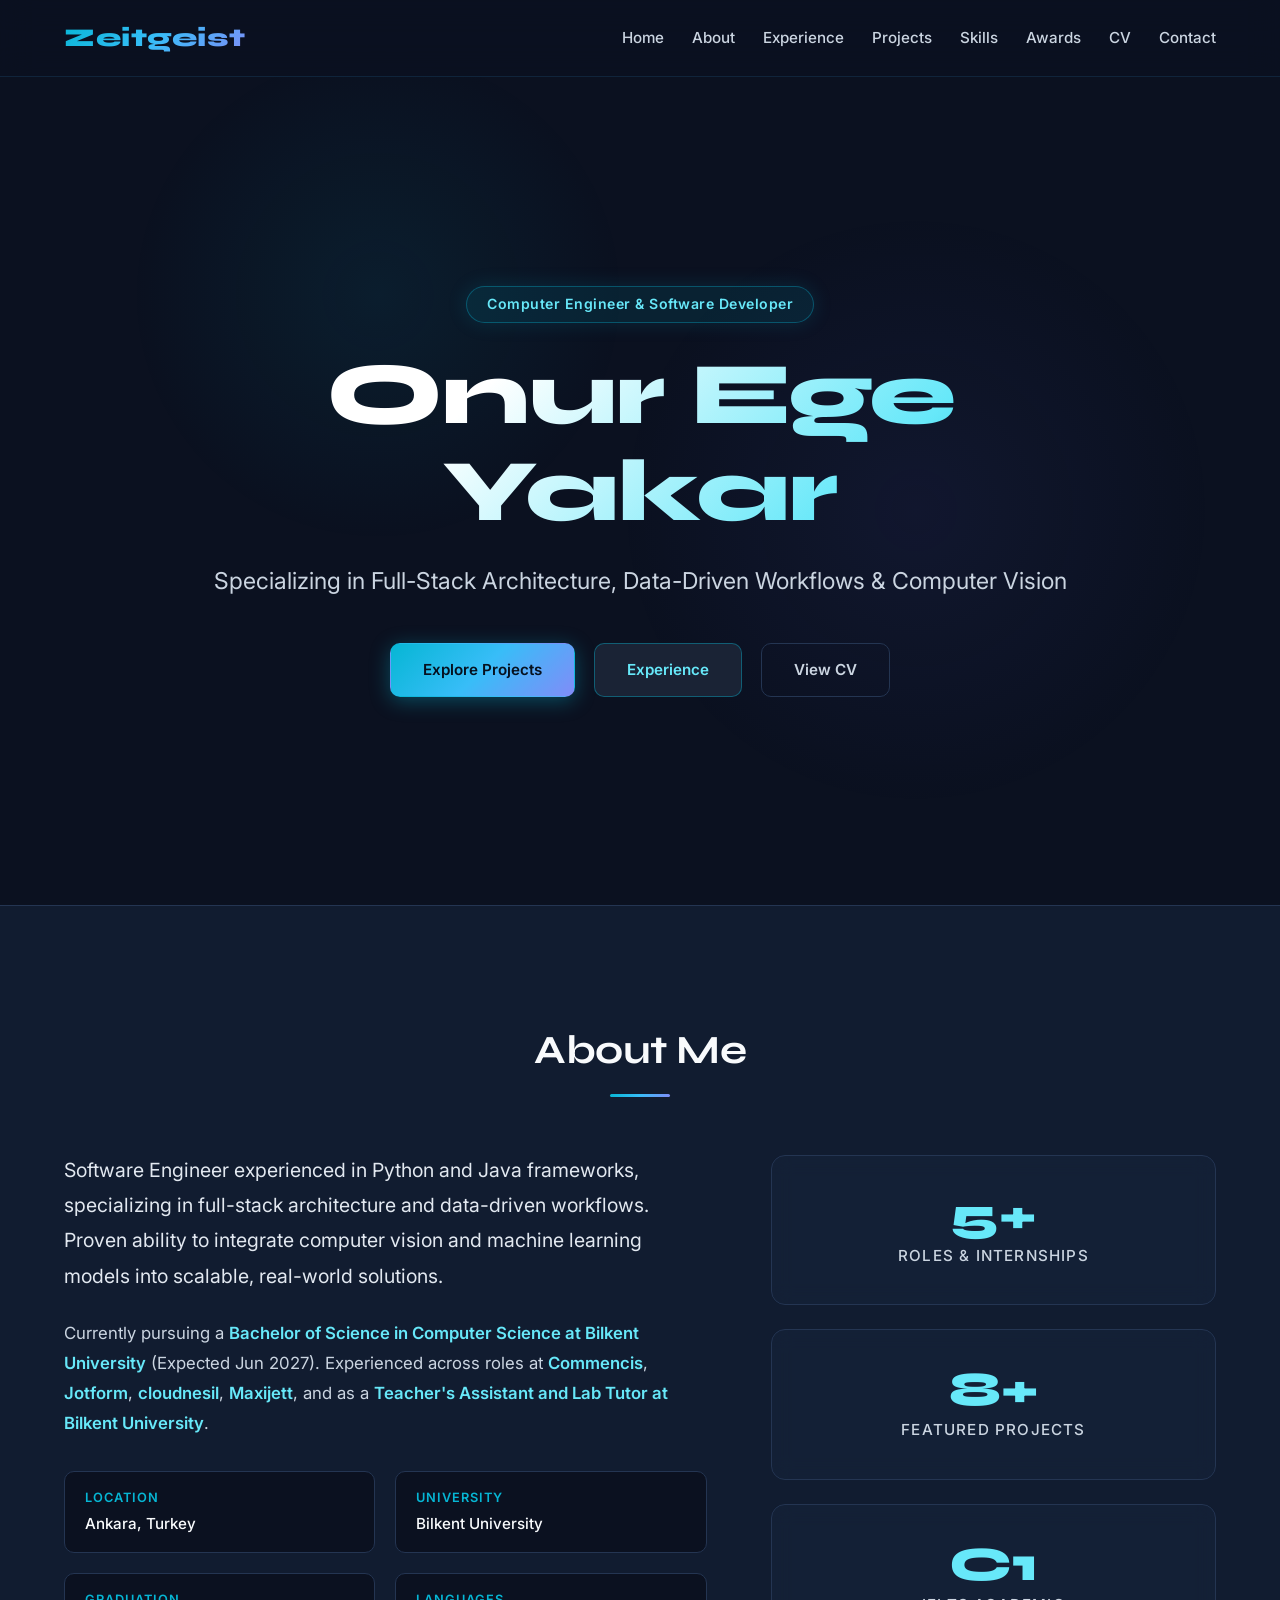
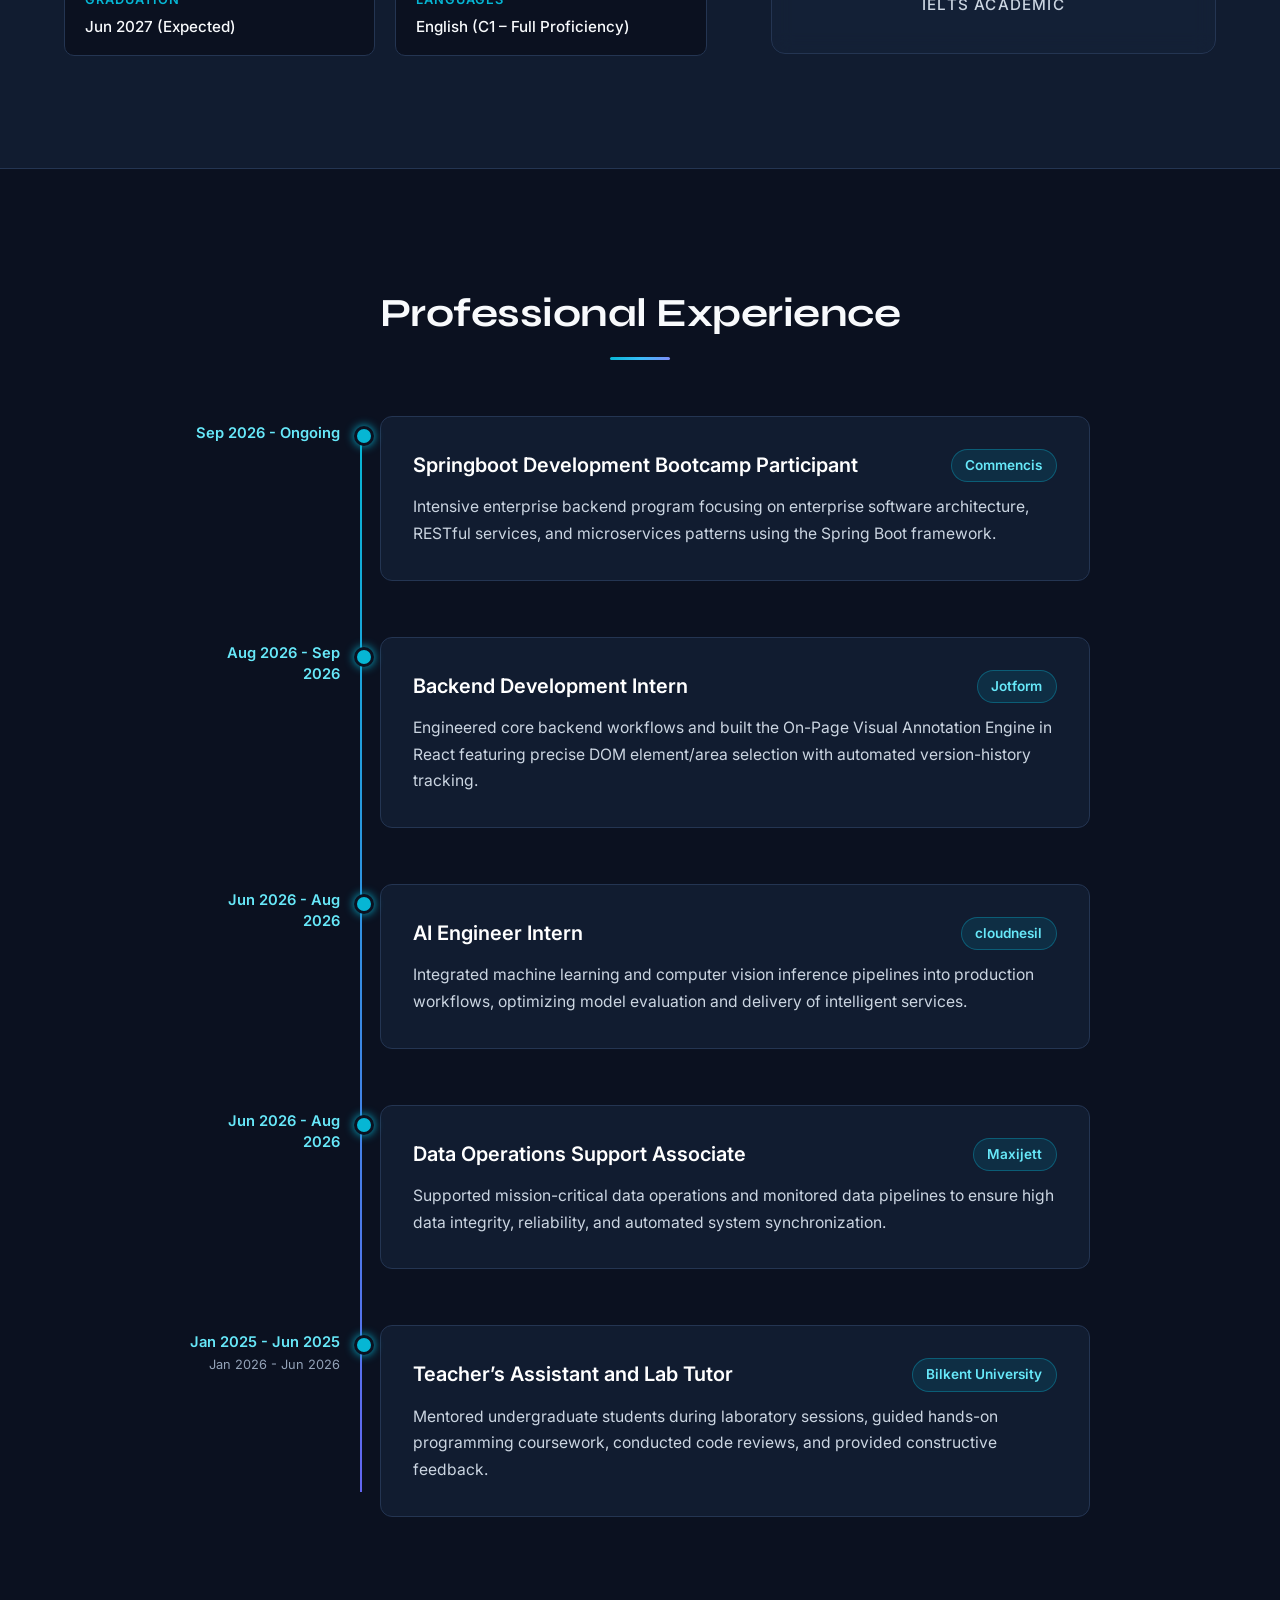
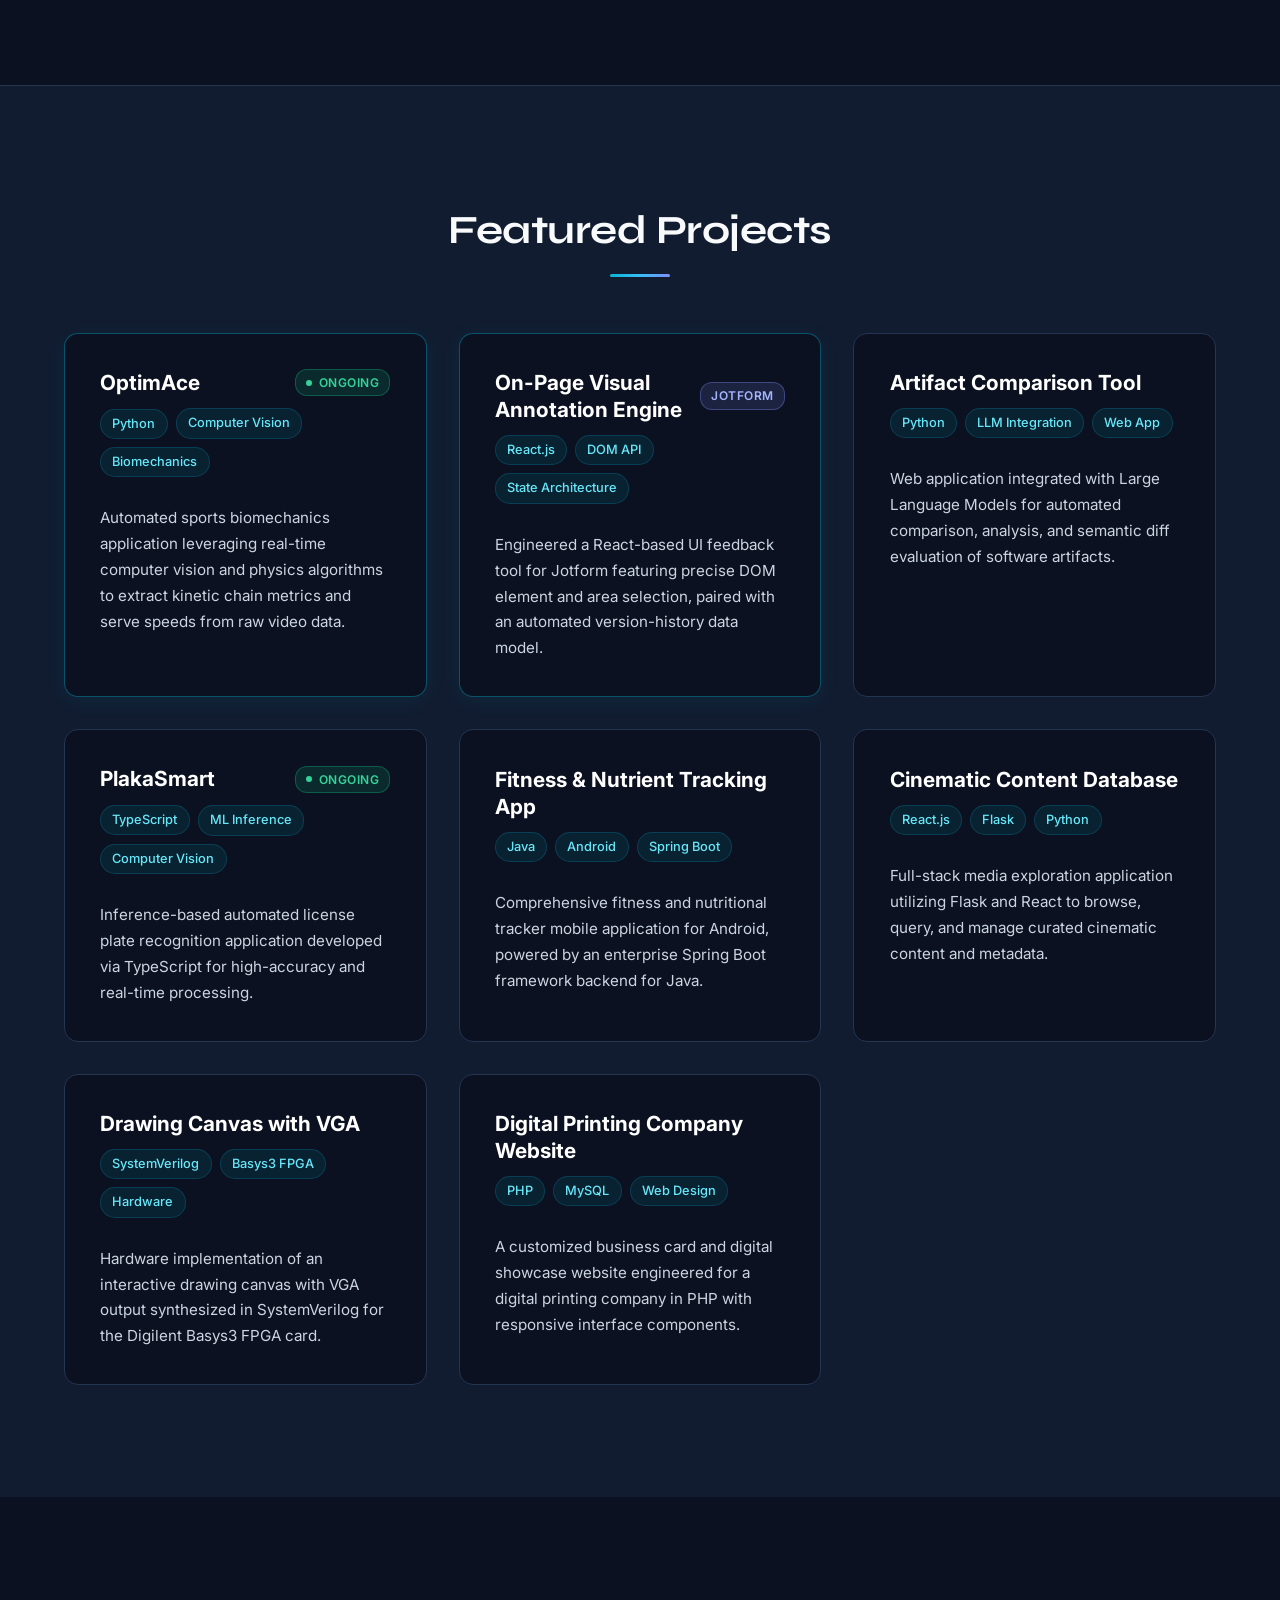
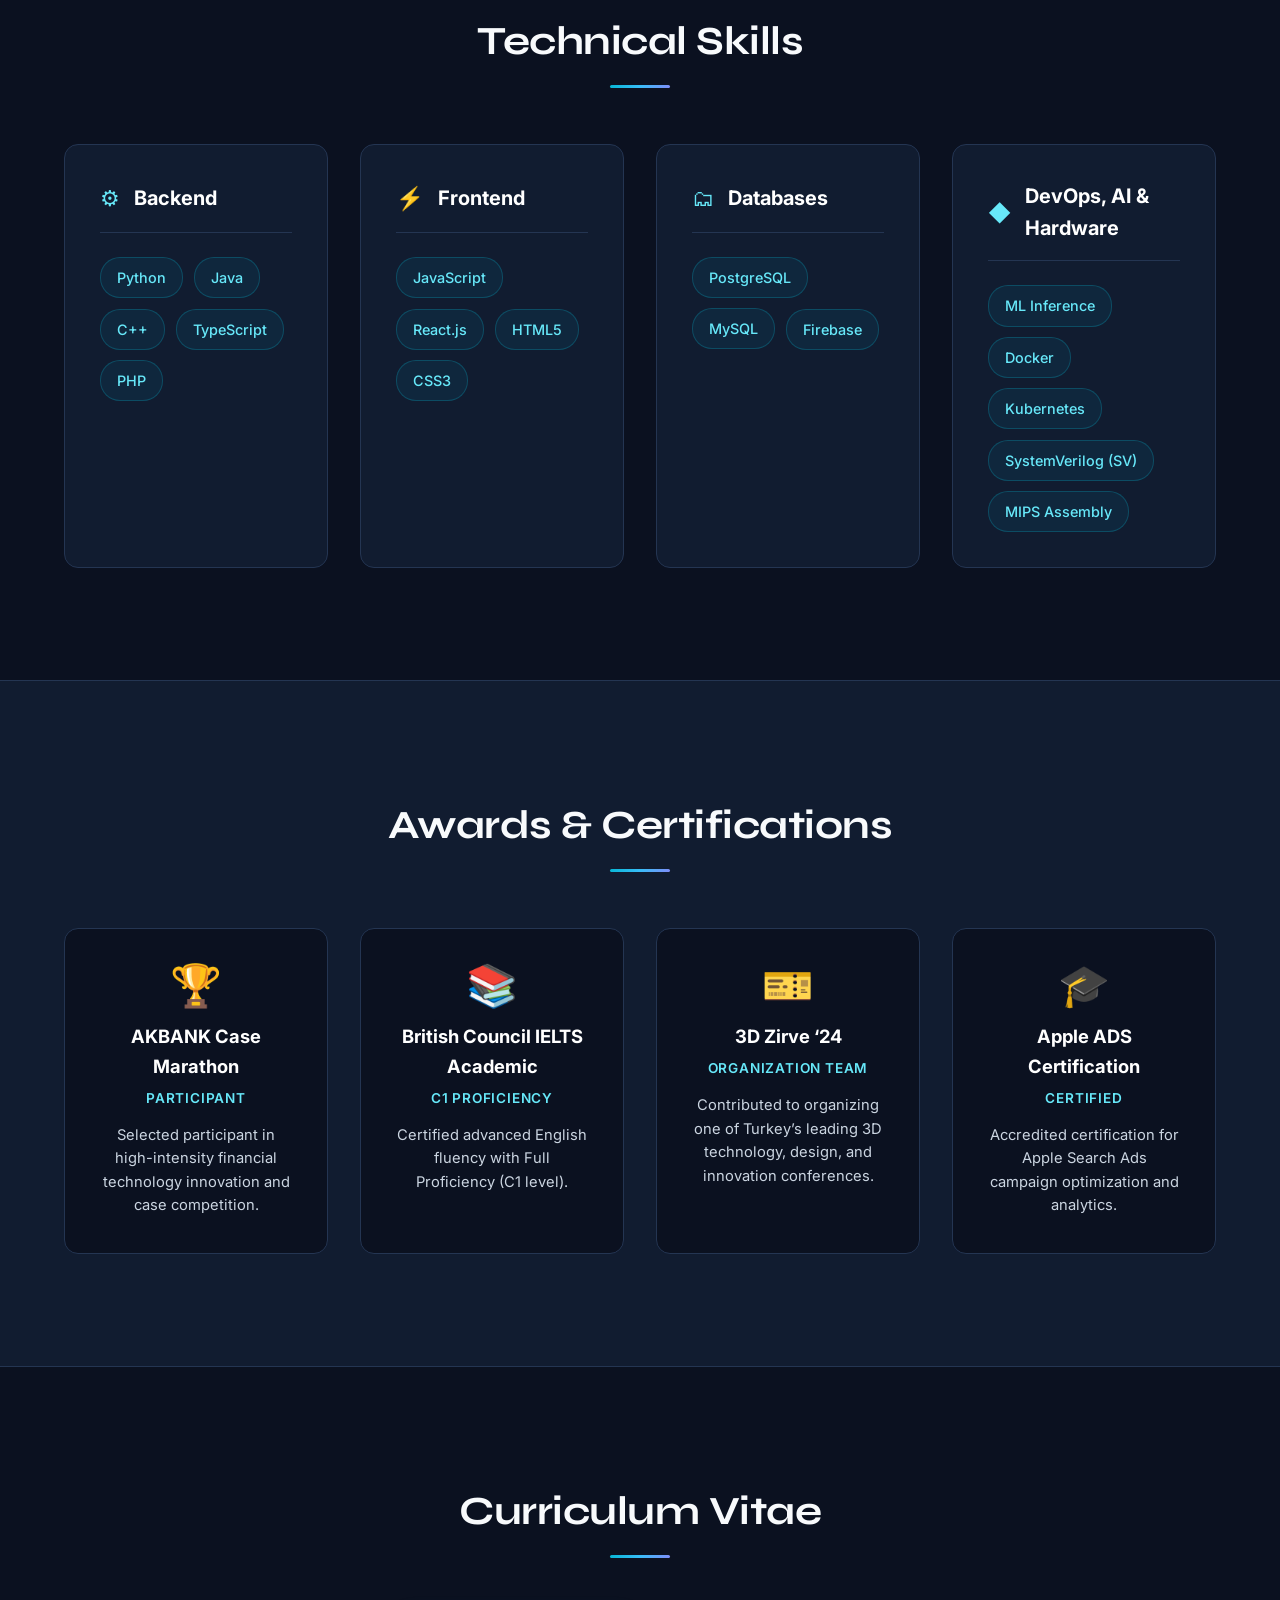
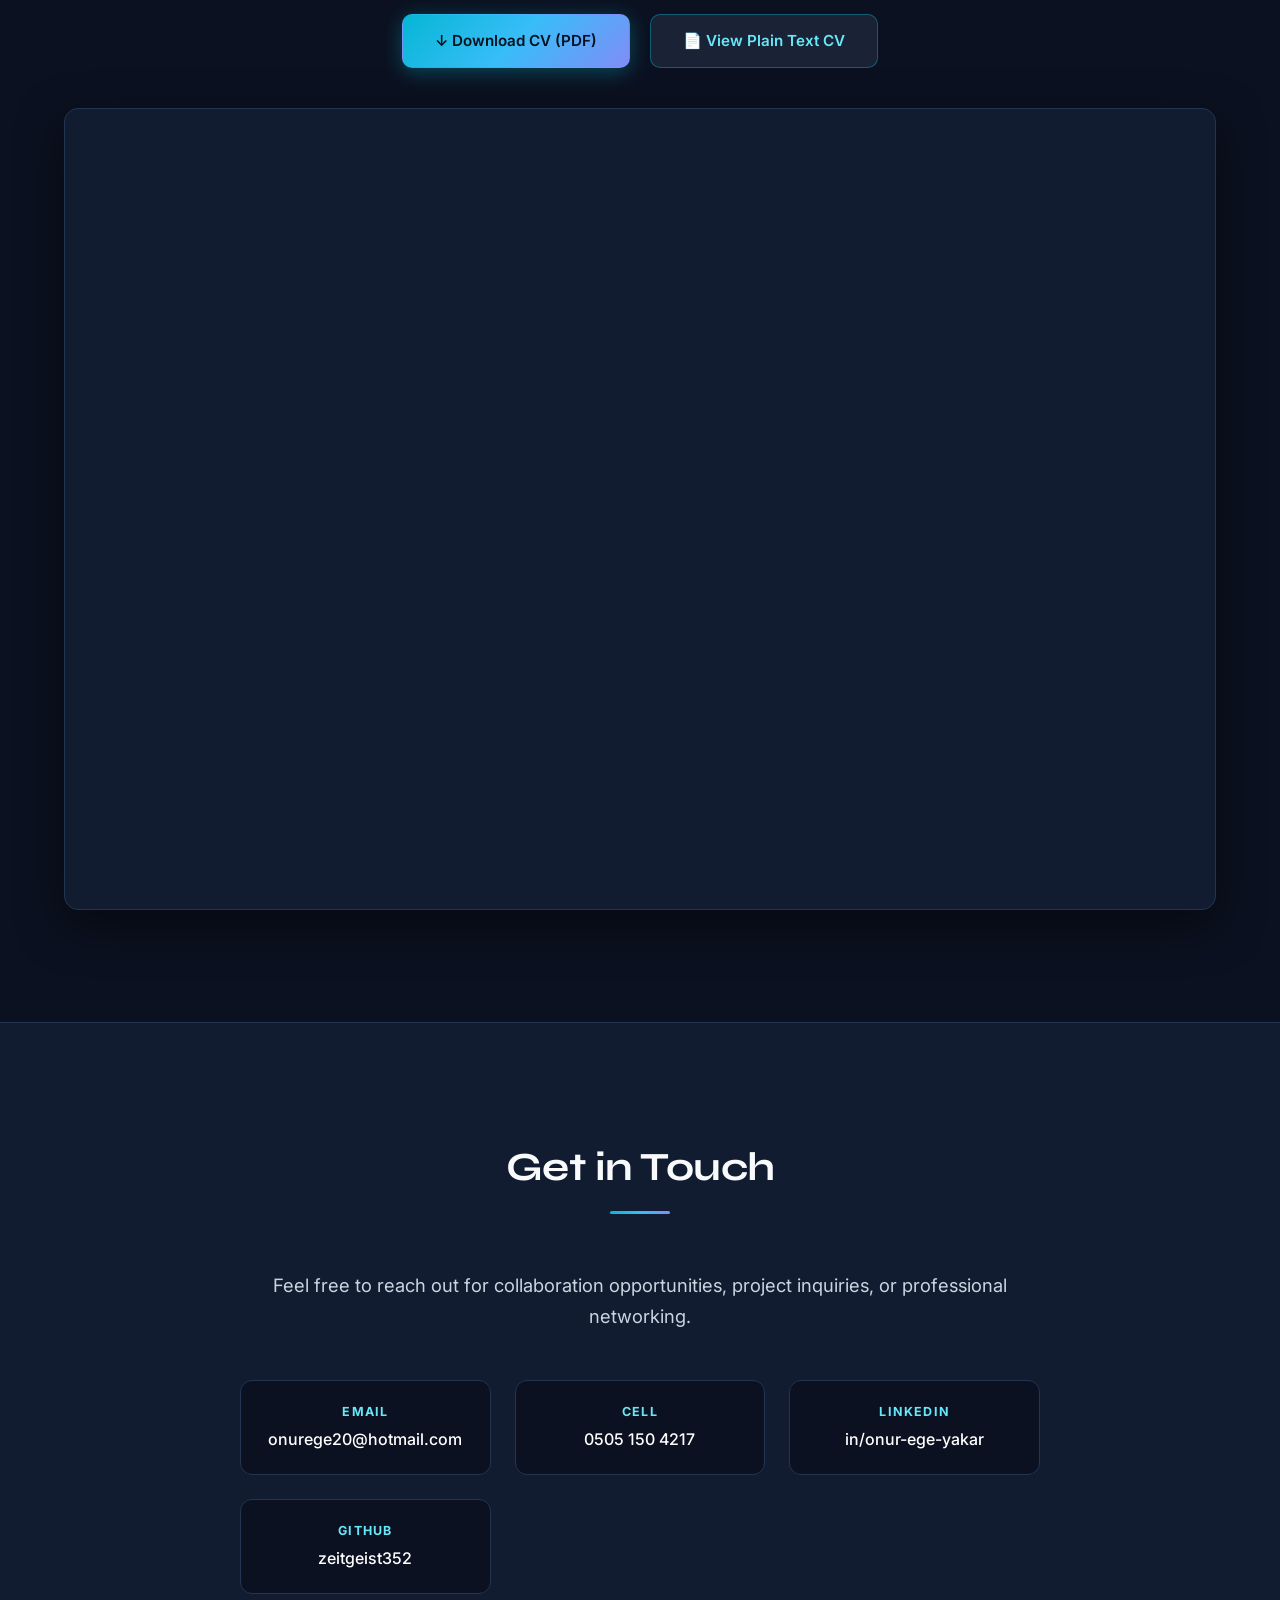
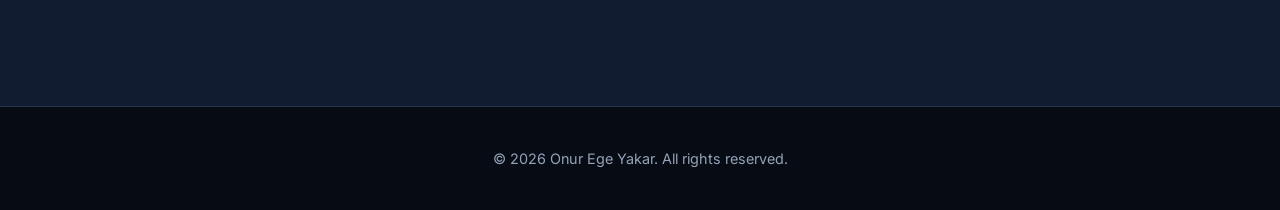
==== commit f2346d25: "Update portfolio assets and add Kim Bu Futbolcu legal compliance files & app-ads.txt" ====
--- a/index.html
+++ b/index.html
@@ -3,22 +3,25 @@
 <head>
     <meta charset="UTF-8">
     <meta name="viewport" content="width=device-width, initial-scale=1.0">
-    <title>Onur Ege Yakar - Computer Engineer Portfolio</title>
+    <title>Onur Ege Yakar - Computer Engineer &amp; Software Developer</title>
+    <meta name="description" content="Portfolio of Onur Ege Yakar - Computer Engineer &amp; Software Developer experienced in Python, Java, Spring Boot, React, and Machine Learning.">
     <link rel="stylesheet" href="style.css">
     <link rel="preconnect" href="https://fonts.googleapis.com">
     <link rel="preconnect" href="https://fonts.gstatic.com" crossorigin>
-    <link href="https://fonts.googleapis.com/css2?family=Inter:wght@300;400;500;600;700&family=Syne:wght@400;700&display=swap" rel="stylesheet">
+    <link href="https://fonts.googleapis.com/css2?family=Inter:wght@300;400;500;600;700&family=Syne:wght@500;700;800&display=swap" rel="stylesheet">
 </head>
 <body>
     <!-- Navigation -->
     <nav class="navbar">
         <div class="container">
-            <div class="nav-brand">Zeitgeist</div>
+            <a href="#home" class="nav-brand">Zeitgeist</a>
             <ul class="nav-menu">
                 <li><a href="#home" class="nav-link">Home</a></li>
                 <li><a href="#about" class="nav-link">About</a></li>
+                <li><a href="#experience" class="nav-link">Experience</a></li>
                 <li><a href="#projects" class="nav-link">Projects</a></li>
-                <li><a href="#experience" class="nav-link">Experience</a></li>
+                <li><a href="#skills" class="nav-link">Skills</a></li>
+                <li><a href="#awards" class="nav-link">Awards</a></li>
                 <li><a href="#cv" class="nav-link">CV</a></li>
                 <li><a href="#contact" class="nav-link">Contact</a></li>
             </ul>
@@ -29,11 +32,13 @@
     <section id="home" class="hero">
         <div class="container">
             <div class="hero-content">
+                <div class="hero-badge">Computer Engineer &amp; Software Developer</div>
                 <h1 class="hero-title">Onur Ege Yakar</h1>
-                <p class="hero-subtitle">Computer Engineer | Full-Stack Developer</p>
+                <p class="hero-subtitle">Specializing in Full-Stack Architecture, Data-Driven Workflows &amp; Computer Vision</p>
                 <div class="hero-cta">
-                    <a href="#about" class="btn btn-primary">About Me</a>
-                    <a href="#cv" class="btn btn-secondary">View CV</a>
+                    <a href="#projects" class="btn btn-primary">Explore Projects</a>
+                    <a href="#experience" class="btn btn-secondary">Experience</a>
+                    <a href="#cv" class="btn btn-outline">View CV</a>
                 </div>
             </div>
         </div>
@@ -42,17 +47,110 @@
     <!-- About Section -->
     <section id="about" class="about">
         <div class="container">
-            <h2>About Me</h2>
+            <h2 class="section-title">About Me</h2>
             <div class="about-content">
                 <div class="about-text">
+                    <p class="lead-text">
+                        Software Engineer experienced in Python and Java frameworks, specializing in full-stack architecture and data-driven workflows. Proven ability to integrate computer vision and machine learning models into scalable, real-world solutions.
+                    </p>
                     <p>
-                        I'm a dynamic developer with strong project experience in Java and Python, focused on 
-                        building practical and efficient solutions. I combine technical expertise with effective 
-                        communication to deliver impactful, project-driven results. Currently pursuing a Bachelor of Science in Computer Science at Bilkent University 
-                        (Expected May 2027). Experienced as a Teacher's Assistant and Lab Tutor, supporting students 
-                        through clear explanations and constructive feedback while developing my own skills across 
-                        multiple technologies.
+                        Currently pursuing a <strong>Bachelor of Science in Computer Science at Bilkent University</strong> (Expected Jun 2027). Experienced across roles at <strong>Commencis</strong>, <strong>Jotform</strong>, <strong>cloudnesil</strong>, <strong>Maxijett</strong>, and as a <strong>Teacher's Assistant and Lab Tutor at Bilkent University</strong>.
                     </p>
+                    <div class="about-meta">
+                        <div class="meta-item">
+                            <span class="meta-label">Location</span>
+                            <span class="meta-val">Ankara, Turkey</span>
+                        </div>
+                        <div class="meta-item">
+                            <span class="meta-label">University</span>
+                            <span class="meta-val">Bilkent University</span>
+                        </div>
+                        <div class="meta-item">
+                            <span class="meta-label">Graduation</span>
+                            <span class="meta-val">Jun 2027 (Expected)</span>
+                        </div>
+                        <div class="meta-item">
+                            <span class="meta-label">Languages</span>
+                            <span class="meta-val">English (C1 – Full Proficiency)</span>
+                        </div>
+                    </div>
+                </div>
+                <div class="about-stats">
+                    <div class="stat">
+                        <div class="stat-number">5+</div>
+                        <div class="stat-label">Roles &amp; Internships</div>
+                    </div>
+                    <div class="stat">
+                        <div class="stat-number">8+</div>
+                        <div class="stat-label">Featured Projects</div>
+                    </div>
+                    <div class="stat">
+                        <div class="stat-number">C1</div>
+                        <div class="stat-label">IELTS Academic</div>
+                    </div>
+                </div>
+            </div>
+        </div>
+    </section>
+
+    <!-- Experience Section -->
+    <section id="experience" class="experience">
+        <div class="container">
+            <h2 class="section-title">Professional Experience</h2>
+            <div class="experience-timeline">
+                <div class="experience-item">
+                    <div class="experience-date">Sep 2026 - Ongoing</div>
+                    <div class="experience-content">
+                        <div class="experience-header">
+                            <h3>Springboot Development Bootcamp Participant</h3>
+                            <span class="company-badge">Commencis</span>
+                        </div>
+                        <p>Intensive enterprise backend program focusing on enterprise software architecture, RESTful services, and microservices patterns using the Spring Boot framework.</p>
+                    </div>
+                </div>
+
+                <div class="experience-item">
+                    <div class="experience-date">Aug 2026 - Sep 2026</div>
+                    <div class="experience-content">
+                        <div class="experience-header">
+                            <h3>Backend Development Intern</h3>
+                            <span class="company-badge">Jotform</span>
+                        </div>
+                        <p>Engineered core backend workflows and built the On-Page Visual Annotation Engine in React featuring precise DOM element/area selection with automated version-history tracking.</p>
+                    </div>
+                </div>
+
+                <div class="experience-item">
+                    <div class="experience-date">Jun 2026 - Aug 2026</div>
+                    <div class="experience-content">
+                        <div class="experience-header">
+                            <h3>AI Engineer Intern</h3>
+                            <span class="company-badge">cloudnesil</span>
+                        </div>
+                        <p>Integrated machine learning and computer vision inference pipelines into production workflows, optimizing model evaluation and delivery of intelligent services.</p>
+                    </div>
+                </div>
+
+                <div class="experience-item">
+                    <div class="experience-date">Jun 2026 - Aug 2026</div>
+                    <div class="experience-content">
+                        <div class="experience-header">
+                            <h3>Data Operations Support Associate</h3>
+                            <span class="company-badge">Maxijett</span>
+                        </div>
+                        <p>Supported mission-critical data operations and monitored data pipelines to ensure high data integrity, reliability, and automated system synchronization.</p>
+                    </div>
+                </div>
+
+                <div class="experience-item">
+                    <div class="experience-date">Jan 2025 - Jun 2025<br><span class="date-sub">Jan 2026 - Jun 2026</span></div>
+                    <div class="experience-content">
+                        <div class="experience-header">
+                            <h3>Teacher’s Assistant and Lab Tutor</h3>
+                            <span class="company-badge">Bilkent University</span>
+                        </div>
+                        <p>Mentored undergraduate students during laboratory sessions, guided hands-on programming coursework, conducted code reviews, and provided constructive feedback.</p>
+                    </div>
                 </div>
             </div>
         </div>
@@ -61,95 +159,235 @@
     <!-- Projects Section -->
     <section id="projects" class="projects">
         <div class="container">
-            <h2>Projects</h2>
+            <h2 class="section-title">Featured Projects</h2>
             <div class="projects-grid">
-                <div class="project-card">
-                    <div class="project-header">
-                        <h3>Artifact Comparison Tool with LLM</h3>
-                        <span class="project-tech">Java, LLM Integration</span>
-                    </div>
-                    <p>An intelligent tool that leverages Large Language Models for artifact comparison and analysis.</p>
-                </div>
-                <div class="project-card">
-                    <div class="project-header">
-                        <h3>PlakaSmart - Plate Recognition App</h3>
-                        <span class="project-tech">Python, Computer Vision</span>
-                    </div>
-                    <p>A license plate recognition application using Python and advanced image processing techniques.</p>
-                </div>
-                <div class="project-card">
-                    <div class="project-header">
-                        <h3>Fitness & Nutrient Tracking App</h3>
-                        <span class="project-tech">Java, Android</span>
-                    </div>
-                    <p>A comprehensive fitness and nutrient tracking application for Android developed in Java.</p>
-                </div>
-                <div class="project-card">
-                    <div class="project-header">
-                        <h3>Drawing Canvas with VGA Display</h3>
-                        <span class="project-tech">SystemVerilog, Basys3 FPGA</span>
-                    </div>
-                    <p>Hardware implementation of a drawing canvas with VGA output using SystemVerilog and Basys3 FPGA board.</p>
-                </div>
-                <div class="project-card">
-                    <div class="project-header">
-                        <h3>Digital Printing Company Website</h3>
-                        <span class="project-tech">PHP, Web Development</span>
-                    </div>
-                    <p>A professional website for a digital printing company built with PHP and modern web standards.</p>
-                </div>
-            </div>
-        </div>
-    </section>
-
-    <!-- Experience Section -->
-    <section id="experience" class="experience">
-        <div class="container">
-            <h2>Experience</h2>
-            <div class="experience-timeline">
-                <div class="experience-item">
-                    <div class="experience-date">Feb 2026 - Present</div>
-                    <div class="experience-content">
-                        <h3>Lab Tutor</h3>
-                        <p class="company">Bilkent University</p>
-                        <p>Supporting engineering students with laboratory work, assignments, and practical problem-solving in computer science courses.</p>
-                    </div>
-                </div>
-                <div class="experience-item">
-                    <div class="experience-date">Jan 2025 - Jun 2025</div>
-                    <div class="experience-content">
-                        <h3>Teacher's Assistant</h3>
-                        <p class="company">Bilkent University</p>
-                        <p>Provided clear explanations and constructive feedback to students, assisting with course material and supporting their learning journey.</p>
-                    </div>
-                </div>
-            </div>
-            
-            <h3 class="skills-heading">Core Skills</h3>
-            <div class="skills-grid">
-                <div class="skill-badge">Java</div>
-                <div class="skill-badge">Python</div>
-                <div class="skill-badge">C++</div>
-                <div class="skill-badge">JavaScript</div>
-                <div class="skill-badge">React</div>
-                <div class="skill-badge">PostgreSQL/MYSQL</div>
-                <div class="skill-badge">Firebase</div>
-                <div class="skill-badge">Hardware Development</div>
-                <div class="skill-badge">Machine Learning - Inference</div>
-                <div class="skill-badge">Image Processing</div>
-                <div class="skill-badge">MIPS Assembly/SV</div>
-            </div>
-        </div>
-    </section>
+
+                <div class="project-card featured">
+                    <div class="project-header">
+                        <div class="project-title-row">
+                            <h3>OptimAce</h3>
+                            <span class="status-badge ongoing">Ongoing</span>
+                        </div>
+                        <div class="project-tags">
+                            <span class="project-tech">Python</span>
+                            <span class="project-tech">Computer Vision</span>
+                            <span class="project-tech">Biomechanics</span>
+                        </div>
+                    </div>
+                    <p>Automated sports biomechanics application leveraging real-time computer vision and physics algorithms to extract kinetic chain metrics and serve speeds from raw video data.</p>
+                </div>
+
+                <div class="project-card featured">
+                    <div class="project-header">
+                        <div class="project-title-row">
+                            <h3>On-Page Visual Annotation Engine</h3>
+                            <span class="status-badge highlight">Jotform</span>
+                        </div>
+                        <div class="project-tags">
+                            <span class="project-tech">React.js</span>
+                            <span class="project-tech">DOM API</span>
+                            <span class="project-tech">State Architecture</span>
+                        </div>
+                    </div>
+                    <p>Engineered a React-based UI feedback tool for Jotform featuring precise DOM element and area selection, paired with an automated version-history data model.</p>
+                </div>
+
+                <div class="project-card">
+                    <div class="project-header">
+                        <div class="project-title-row">
+                            <h3>Artifact Comparison Tool</h3>
+                        </div>
+                        <div class="project-tags">
+                            <span class="project-tech">Python</span>
+                            <span class="project-tech">LLM Integration</span>
+                            <span class="project-tech">Web App</span>
+                        </div>
+                    </div>
+                    <p>Web application integrated with Large Language Models for automated comparison, analysis, and semantic diff evaluation of software artifacts.</p>
+                </div>
+
+                <div class="project-card">
+                    <div class="project-header">
+                        <div class="project-title-row">
+                            <h3>PlakaSmart</h3>
+                            <span class="status-badge ongoing">Ongoing</span>
+                        </div>
+                        <div class="project-tags">
+                            <span class="project-tech">TypeScript</span>
+                            <span class="project-tech">ML Inference</span>
+                            <span class="project-tech">Computer Vision</span>
+                        </div>
+                    </div>
+                    <p>Inference-based automated license plate recognition application developed via TypeScript for high-accuracy and real-time processing.</p>
+                </div>
+
+                <div class="project-card">
+                    <div class="project-header">
+                        <div class="project-title-row">
+                            <h3>Fitness &amp; Nutrient Tracking App</h3>
+                        </div>
+                        <div class="project-tags">
+                            <span class="project-tech">Java</span>
+                            <span class="project-tech">Android</span>
+                            <span class="project-tech">Spring Boot</span>
+                        </div>
+                    </div>
+                    <p>Comprehensive fitness and nutritional tracker mobile application for Android, powered by an enterprise Spring Boot framework backend for Java.</p>
+                </div>
+
+                <div class="project-card">
+                    <div class="project-header">
+                        <div class="project-title-row">
+                            <h3>Cinematic Content Database</h3>
+                        </div>
+                        <div class="project-tags">
+                            <span class="project-tech">React.js</span>
+                            <span class="project-tech">Flask</span>
+                            <span class="project-tech">Python</span>
+                        </div>
+                    </div>
+                    <p>Full-stack media exploration application utilizing Flask and React to browse, query, and manage curated cinematic content and metadata.</p>
+                </div>
+
+                <div class="project-card">
+                    <div class="project-header">
+                        <div class="project-title-row">
+                            <h3>Drawing Canvas with VGA</h3>
+                        </div>
+                        <div class="project-tags">
+                            <span class="project-tech">SystemVerilog</span>
+                            <span class="project-tech">Basys3 FPGA</span>
+                            <span class="project-tech">Hardware</span>
+                        </div>
+                    </div>
+                    <p>Hardware implementation of an interactive drawing canvas with VGA output synthesized in SystemVerilog for the Digilent Basys3 FPGA card.</p>
+                </div>
+
+                <div class="project-card">
+                    <div class="project-header">
+                        <div class="project-title-row">
+                            <h3>Digital Printing Company Website</h3>
+                        </div>
+                        <div class="project-tags">
+                            <span class="project-tech">PHP</span>
+                            <span class="project-tech">MySQL</span>
+                            <span class="project-tech">Web Design</span>
+                        </div>
+                    </div>
+                    <p>A customized business card and digital showcase website engineered for a digital printing company in PHP with responsive interface components.</p>
+                </div>
+
+            </div>
+        </div>
+    </section>
+
+    <!-- Skills Section -->
+    <section id="skills" class="skills-section">
+        <div class="container">
+            <h2 class="section-title">Technical Skills</h2>
+            <div class="skills-categories-grid">
+
+                <div class="skill-category-card">
+                    <div class="category-header">
+                        <span class="category-icon">&#9881;</span>
+                        <h3>Backend</h3>
+                    </div>
+                    <div class="category-badges">
+                        <span class="skill-badge">Python</span>
+                        <span class="skill-badge">Java</span>
+                        <span class="skill-badge">C++</span>
+                        <span class="skill-badge">TypeScript</span>
+                        <span class="skill-badge">PHP</span>
+                    </div>
+                </div>
+
+                <div class="skill-category-card">
+                    <div class="category-header">
+                        <span class="category-icon">&#9889;</span>
+                        <h3>Frontend</h3>
+                    </div>
+                    <div class="category-badges">
+                        <span class="skill-badge">JavaScript</span>
+                        <span class="skill-badge">React.js</span>
+                        <span class="skill-badge">HTML5</span>
+                        <span class="skill-badge">CSS3</span>
+                    </div>
+                </div>
+
+                <div class="skill-category-card">
+                    <div class="category-header">
+                        <span class="category-icon">&#128450;</span>
+                        <h3>Databases</h3>
+                    </div>
+                    <div class="category-badges">
+                        <span class="skill-badge">PostgreSQL</span>
+                        <span class="skill-badge">MySQL</span>
+                        <span class="skill-badge">Firebase</span>
+                    </div>
+                </div>
+
+                <div class="skill-category-card">
+                    <div class="category-header">
+                        <span class="category-icon">&#9670;</span>
+                        <h3>DevOps, AI &amp; Hardware</h3>
+                    </div>
+                    <div class="category-badges">
+                        <span class="skill-badge">ML Inference</span>
+                        <span class="skill-badge">Docker</span>
+                        <span class="skill-badge">Kubernetes</span>
+                        <span class="skill-badge">SystemVerilog (SV)</span>
+                        <span class="skill-badge">MIPS Assembly</span>
+                    </div>
+                </div>
+
+            </div>
+        </div>
+    </section>
+
+    <!-- Awards &amp; Certifications Section -->
+    <section id="awards" class="awards-section">
+        <div class="container">
+            <h2 class="section-title">Awards &amp; Certifications</h2>
+            <div class="awards-grid">
+                <div class="award-card">
+                    <div class="award-badge-icon">&#127942;</div>
+                    <h3>AKBANK Case Marathon</h3>
+                    <p class="award-sub">Participant</p>
+                    <p>Selected participant in high-intensity financial technology innovation and case competition.</p>
+                </div>
+                <div class="award-card">
+                    <div class="award-badge-icon">&#128218;</div>
+                    <h3>British Council IELTS Academic</h3>
+                    <p class="award-sub">C1 Proficiency</p>
+                    <p>Certified advanced English fluency with Full Proficiency (C1 level).</p>
+                </div>
+                <div class="award-card">
+                    <div class="award-badge-icon">&#127915;</div>
+                    <h3>3D Zirve ‘24</h3>
+                    <p class="award-sub">Organization Team</p>
+                    <p>Contributed to organizing one of Turkey’s leading 3D technology, design, and innovation conferences.</p>
+                </div>
+                <div class="award-card">
+                    <div class="award-badge-icon">&#127891;</div>
+                    <h3>Apple ADS Certification</h3>
+                    <p class="award-sub">Certified</p>
+                    <p>Accredited certification for Apple Search Ads campaign optimization and analytics.</p>
+                </div>
+            </div>
+        </div>
+    </section>
+
+    <!-- CV Section -->
     <section id="cv" class="cv-section">
         <div class="container">
-            <h2>Curriculum Vitae</h2>
+            <h2 class="section-title">Curriculum Vitae</h2>
             <div class="cv-content">
-                <div class="cv-download">
-                    <a href="cv.pdf" download class="btn btn-primary">Download CV (PDF)</a>
+                <div class="cv-download-group">
+                    <a href="cv.pdf" download="Onur_Ege_Yakar_CV.pdf" class="btn btn-primary">&#8595; Download CV (PDF)</a>
+                    <a href="cv_text.txt" target="_blank" class="btn btn-secondary">&#128196; View Plain Text CV</a>
                 </div>
                 <div class="cv-viewer">
-                    <iframe src="cv.pdf" type="application/pdf" width="100%" height="800"></iframe>
+                    <iframe src="cv.pdf" title="Onur Ege Yakar CV" type="application/pdf" width="100%" height="800"></iframe>
                 </div>
             </div>
         </div>
@@ -158,13 +396,26 @@
     <!-- Contact Section -->
     <section id="contact" class="contact">
         <div class="container">
-            <h2>Get in Touch</h2>
+            <h2 class="section-title">Get in Touch</h2>
             <div class="contact-content">
-                <p>Interested in collaborating or just want to say hello? Feel free to reach out!</p>
+                <p>Feel free to reach out for collaboration opportunities, project inquiries, or professional networking.</p>
                 <div class="contact-links">
-                    <a href="mailto:onurege20@hotmail.com" class="contact-link">Email</a>
-                    <a href="https://github.com/zeitgeist352" target="_blank" class="contact-link">GitHub</a>
-                    <a href="https://www.linkedin.com/in/onur-ege-yakar/" target="_blank" class="contact-link">LinkedIn</a>
+                    <a href="mailto:onurege20@hotmail.com" class="contact-link">
+                        <span class="link-label">Email</span>
+                        <span class="link-val">onurege20@hotmail.com</span>
+                    </a>
+                    <a href="tel:05051504217" class="contact-link">
+                        <span class="link-label">Cell</span>
+                        <span class="link-val">0505 150 4217</span>
+                    </a>
+                    <a href="https://www.linkedin.com/in/onur-ege-yakar/" target="_blank" rel="noopener noreferrer" class="contact-link">
+                        <span class="link-label">LinkedIn</span>
+                        <span class="link-val">in/onur-ege-yakar</span>
+                    </a>
+                    <a href="https://github.com/zeitgeist352" target="_blank" rel="noopener noreferrer" class="contact-link">
+                        <span class="link-label">GitHub</span>
+                        <span class="link-val">zeitgeist352</span>
+                    </a>
                 </div>
             </div>
         </div>
@@ -173,7 +424,7 @@
     <!-- Footer -->
     <footer class="footer">
         <div class="container">
-            <p>&copy; 2026. All rights reserved.</p>
+            <p>&copy; 2026 Onur Ege Yakar. All rights reserved.</p>
         </div>
     </footer>
 
--- a/style.css
+++ b/style.css
@@ -1,5 +1,5 @@
 /* ============================================
-   GLOBAL STYLES
+   GLOBAL STYLES & DESIGN TOKENS
    ============================================ */
 
 * {
@@ -9,14 +9,20 @@
 }
 
 :root {
-    --primary-color: #0f172a;
-    --secondary-color: #1e293b;
+    --primary-color: #0b1120;
+    --secondary-color: #111c30;
+    --card-bg: #152238;
+    --card-bg-glass: rgba(21, 34, 56, 0.75);
     --accent-color: #06b6d4;
     --accent-light: #67e8f9;
-    --text-primary: #f1f5f9;
+    --accent-gradient: linear-gradient(135deg, #06b6d4 0%, #38bdf8 50%, #818cf8 100%);
+    --accent-glow: rgba(6, 182, 212, 0.25);
+    --text-primary: #f8fafc;
     --text-secondary: #cbd5e1;
-    --border-color: #334155;
-    --transition: all 0.3s ease;
+    --text-muted: #94a3b8;
+    --border-color: #243552;
+    --border-hover: #38bdf8;
+    --transition: all 0.3s cubic-bezier(0.4, 0, 0.2, 1);
 }
 
 html {
@@ -24,17 +30,68 @@
 }
 
 body {
-    font-family: 'Inter', sans-serif;
+    font-family: 'Inter', -apple-system, BlinkMacSystemFont, 'Segoe UI', Roboto, sans-serif;
     background-color: var(--primary-color);
     color: var(--text-primary);
     line-height: 1.6;
     overflow-x: hidden;
+    position: relative;
+}
+
+/* Subtle background glowing ambient orbs */
+body::before {
+    content: '';
+    position: fixed;
+    top: 5%;
+    left: 10%;
+    width: 500px;
+    height: 500px;
+    background: radial-gradient(circle, rgba(6, 182, 212, 0.08) 0%, transparent 70%);
+    border-radius: 50%;
+    pointer-events: none;
+    z-index: 0;
+}
+
+body::after {
+    content: '';
+    position: fixed;
+    bottom: 10%;
+    right: 5%;
+    width: 600px;
+    height: 600px;
+    background: radial-gradient(circle, rgba(99, 102, 241, 0.07) 0%, transparent 70%);
+    border-radius: 50%;
+    pointer-events: none;
+    z-index: 0;
 }
 
 .container {
     max-width: 1200px;
     margin: 0 auto;
-    padding: 0 20px;
+    padding: 0 24px;
+    position: relative;
+    z-index: 1;
+}
+
+.section-title {
+    font-family: 'Syne', sans-serif;
+    font-size: 2.5rem;
+    font-weight: 700;
+    margin-bottom: 3.5rem;
+    text-align: center;
+    color: var(--text-primary);
+    position: relative;
+    letter-spacing: -0.5px;
+}
+
+.section-title::after {
+    content: '';
+    display: block;
+    width: 60px;
+    height: 3px;
+    background: var(--accent-gradient);
+    border-radius: 3px;
+    margin: 0.75rem auto 0;
 }
 
 /* ============================================
@@ -45,10 +102,12 @@
     position: sticky;
     top: 0;
     z-index: 1000;
-    background: rgba(15, 23, 42, 0.95);
-    backdrop-filter: blur(10px);
-    border-bottom: 1px solid var(--border-color);
-    padding: 1rem 0;
+    background: rgba(11, 17, 32, 0.88);
+    backdrop-filter: blur(16px);
+    -webkit-backdrop-filter: blur(16px);
+    border-bottom: 1px solid rgba(56, 189, 248, 0.12);
+    padding: 1.1rem 0;
+    transition: var(--transition);
 }
 
 .navbar .container {
@@ -58,26 +117,32 @@
 }
 
 .nav-brand {
-    font-size: 1.5rem;
-    font-weight: 700;
-    background: linear-gradient(135deg, var(--accent-color), var(--accent-light));
+    font-family: 'Syne', sans-serif;
+    font-size: 1.6rem;
+    font-weight: 800;
+    background: var(--accent-gradient);
     -webkit-background-clip: text;
     -webkit-text-fill-color: transparent;
     background-clip: text;
+    text-decoration: none;
+    letter-spacing: 0.5px;
 }
 
 .nav-menu {
     display: flex;
     list-style: none;
-    gap: 2rem;
+    gap: 1.75rem;
+    align-items: center;
 }
 
 .nav-link {
     color: var(--text-secondary);
     text-decoration: none;
     font-weight: 500;
+    font-size: 0.95rem;
     transition: var(--transition);
     position: relative;
+    padding: 0.25rem 0;
 }
 
 .nav-link::after {
@@ -85,14 +150,14 @@
     position: absolute;
     width: 0;
     height: 2px;
-    bottom: -5px;
+    bottom: -3px;
     left: 0;
-    background-color: var(--accent-color);
+    background: var(--accent-gradient);
     transition: var(--transition);
 }
 
 .nav-link:hover {
-    color: var(--accent-color);
+    color: var(--accent-light);
 }
 
 .nav-link:hover::after {
@@ -104,57 +169,58 @@
    ============================================ */
 
 .hero {
-    min-height: 90vh;
+    min-height: 92vh;
     display: flex;
     align-items: center;
     justify-content: center;
-    background: linear-gradient(135deg, var(--primary-color) 0%, var(--secondary-color) 100%);
     position: relative;
-    overflow: hidden;
-}
-
-.hero::before {
-    content: '';
-    position: absolute;
-    top: -50%;
-    right: -20%;
-    width: 600px;
-    height: 600px;
-    background: radial-gradient(circle, rgba(6, 182, 212, 0.1) 0%, transparent 70%);
-    border-radius: 50%;
-    z-index: 0;
-}
-
-.hero .container {
-    position: relative;
-    z-index: 1;
+    padding: 6rem 0;
 }
 
 .hero-content {
     text-align: center;
+    max-width: 860px;
+    margin: 0 auto;
+}
+
+.hero-badge {
+    display: inline-block;
+    padding: 0.4rem 1.25rem;
+    background: rgba(6, 182, 212, 0.1);
+    border: 1px solid rgba(6, 182, 212, 0.35);
+    border-radius: 30px;
+    color: var(--accent-light);
+    font-size: 0.88rem;
+    font-weight: 600;
+    letter-spacing: 0.5px;
+    margin-bottom: 1.5rem;
+    box-shadow: 0 0 20px rgba(6, 182, 212, 0.15);
 }
 
 .hero-title {
     font-family: 'Syne', sans-serif;
-    font-size: clamp(3rem, 8vw, 5rem);
-    font-weight: 700;
-    margin-bottom: 1rem;
-    background: linear-gradient(135deg, var(--accent-light), var(--accent-color));
+    font-size: clamp(3.2rem, 8vw, 5.5rem);
+    font-weight: 800;
+    line-height: 1.1;
+    margin-bottom: 1.5rem;
+    background: linear-gradient(135deg, #ffffff 30%, var(--accent-light) 75%, var(--accent-color) 100%);
     -webkit-background-clip: text;
     -webkit-text-fill-color: transparent;
     background-clip: text;
+    letter-spacing: -1px;
 }
 
 .hero-subtitle {
-    font-size: 1.5rem;
+    font-size: clamp(1.15rem, 3vw, 1.45rem);
     color: var(--text-secondary);
-    margin-bottom: 2rem;
-    font-weight: 300;
+    margin-bottom: 2.75rem;
+    font-weight: 400;
+    line-height: 1.5;
 }
 
 .hero-cta {
     display: flex;
-    gap: 1rem;
+    gap: 1.2rem;
     justify-content: center;
     flex-wrap: wrap;
 }
@@ -164,36 +230,57 @@
    ============================================ */
 
 .btn {
-    display: inline-block;
-    padding: 0.75rem 2rem;
-    border-radius: 8px;
+    display: inline-flex;
+    align-items: center;
+    justify-content: center;
+    gap: 0.5rem;
+    padding: 0.85rem 2rem;
+    border-radius: 10px;
     text-decoration: none;
     font-weight: 600;
-    transition: var(--transition);
-    border: 2px solid transparent;
+    font-size: 0.95rem;
+    transition: var(--transition);
+    border: 1px solid transparent;
     cursor: pointer;
 }
 
 .btn-primary {
-    background: linear-gradient(135deg, var(--accent-color), var(--accent-light));
-    color: var(--primary-color);
+    background: var(--accent-gradient);
+    color: #06111f;
+    box-shadow: 0 4px 20px rgba(6, 182, 212, 0.35);
 }
 
 .btn-primary:hover {
-    transform: translateY(-2px);
-    box-shadow: 0 10px 30px rgba(6, 182, 212, 0.3);
+    transform: translateY(-3px);
+    box-shadow: 0 8px 30px rgba(6, 182, 212, 0.55);
 }
 
 .btn-secondary {
+    background: rgba(30, 41, 59, 0.8);
+    color: var(--accent-light);
+    border: 1px solid rgba(6, 182, 212, 0.4);
+    backdrop-filter: blur(8px);
+}
+
+.btn-secondary:hover {
+    background: rgba(6, 182, 212, 0.15);
+    border-color: var(--accent-light);
+    color: #ffffff;
+    transform: translateY(-3px);
+    box-shadow: 0 6px 20px rgba(6, 182, 212, 0.25);
+}
+
+.btn-outline {
     background: transparent;
-    color: var(--accent-color);
-    border: 2px solid var(--accent-color);
-}
-
-.btn-secondary:hover {
-    background: var(--accent-color);
-    color: var(--primary-color);
-    transform: translateY(-2px);
+    color: var(--text-secondary);
+    border: 1px solid var(--border-color);
+}
+
+.btn-outline:hover {
+    background: var(--card-bg);
+    color: var(--text-primary);
+    border-color: var(--text-muted);
+    transform: translateY(-3px);
 }
 
 /* ============================================
@@ -201,341 +288,586 @@
    ============================================ */
 
 .about {
-    padding: 6rem 0;
-    background: var(--primary-color);
-}
-
-.about h2 {
-    font-family: 'Syne', sans-serif;
-    font-size: 2.5rem;
-    margin-bottom: 3rem;
-    text-align: center;
-    color: var(--text-primary);
+    padding: 7rem 0;
+    background: var(--secondary-color);
+    position: relative;
+    border-top: 1px solid var(--border-color);
+    border-bottom: 1px solid var(--border-color);
 }
 
 .about-content {
     display: grid;
-    grid-template-columns: 1fr 1fr;
+    grid-template-columns: 1.3fr 0.9fr;
     gap: 4rem;
     align-items: center;
 }
 
+.about-text .lead-text {
+    font-size: 1.22rem;
+    color: #e2e8f0;
+    line-height: 1.8;
+    margin-bottom: 1.5rem;
+    font-weight: 400;
+}
+
 .about-text p {
-    margin-bottom: 1.5rem;
-    font-size: 1.1rem;
+    font-size: 1.05rem;
     color: var(--text-secondary);
     line-height: 1.8;
+    margin-bottom: 2rem;
+}
+
+.about-text strong {
+    color: var(--accent-light);
+    font-weight: 600;
+}
+
+.about-meta {
+    display: grid;
+    grid-template-columns: repeat(2, 1fr);
+    gap: 1.25rem;
+    margin-top: 1.5rem;
+}
+
+.meta-item {
+    background: var(--primary-color);
+    border: 1px solid var(--border-color);
+    padding: 1rem 1.25rem;
+    border-radius: 10px;
+    display: flex;
+    flex-direction: column;
+    gap: 0.25rem;
+    transition: var(--transition);
+}
+
+.meta-item:hover {
+    border-color: var(--accent-color);
+    transform: translateY(-2px);
+}
+
+.meta-label {
+    font-size: 0.8rem;
+    text-transform: uppercase;
+    letter-spacing: 1px;
+    color: var(--accent-color);
+    font-weight: 600;
+}
+
+.meta-val {
+    font-size: 0.95rem;
+    color: var(--text-primary);
+    font-weight: 500;
 }
 
 .about-stats {
-    display: grid;
-    grid-template-columns: 1fr 1fr 1fr;
-    gap: 2rem;
+    display: flex;
+    flex-direction: column;
+    gap: 1.5rem;
 }
 
 .stat {
     text-align: center;
-    padding: 2rem;
-    background: var(--secondary-color);
-    border-radius: 12px;
+    padding: 2.25rem 1.5rem;
+    background: var(--card-bg-glass);
+    border-radius: 14px;
     border: 1px solid var(--border-color);
+    backdrop-filter: blur(10px);
     transition: var(--transition);
 }
 
 .stat:hover {
     border-color: var(--accent-color);
     transform: translateY(-5px);
+    box-shadow: 0 12px 30px rgba(6, 182, 212, 0.18);
 }
 
 .stat-number {
-    font-size: 2.5rem;
-    color: var(--accent-color);
-    font-weight: 700;
-    margin-bottom: 0.5rem;
+    font-family: 'Syne', sans-serif;
+    font-size: 3rem;
+    color: var(--accent-light);
+    font-weight: 800;
+    margin-bottom: 0.25rem;
+    line-height: 1;
 }
 
 .stat-label {
     color: var(--text-secondary);
-    font-size: 0.9rem;
+    font-size: 0.95rem;
     text-transform: uppercase;
-    letter-spacing: 1px;
-}
-
-/* ============================================
-   CV SECTION
-   ============================================ */
-
-.cv-section {
-    padding: 6rem 0;
-    background: var(--secondary-color);
-}
-
-.cv-section h2 {
-    font-family: 'Syne', sans-serif;
-    font-size: 2.5rem;
-    margin-bottom: 3rem;
-    text-align: center;
-}
-
-.cv-content {
-    display: flex;
-    flex-direction: column;
-    gap: 2rem;
-}
-
-.cv-download {
-    text-align: center;
-}
-
-.cv-viewer {
+    letter-spacing: 1.2px;
+    font-weight: 500;
+}
+
+/* ============================================
+   EXPERIENCE SECTION
+   ============================================ */
+
+.experience {
+    padding: 7rem 0;
     background: var(--primary-color);
-    border-radius: 12px;
-    overflow: hidden;
-    box-shadow: 0 10px 40px rgba(0, 0, 0, 0.3);
-}
-
-.cv-viewer iframe {
-    border: none;
+}
+
+.experience-timeline {
+    max-width: 900px;
+    margin: 0 auto;
+    position: relative;
+}
+
+.experience-timeline::before {
+    content: '';
+    position: absolute;
+    left: 170px;
+    top: 15px;
+    bottom: 25px;
+    width: 2px;
+    background: linear-gradient(to bottom, var(--accent-color), #6366f1);
+}
+
+.experience-item {
+    display: grid;
+    grid-template-columns: 150px 1fr;
+    gap: 2.5rem;
+    margin-bottom: 3.5rem;
+    position: relative;
+}
+
+.experience-date {
+    color: var(--accent-light);
+    font-weight: 600;
+    font-size: 0.92rem;
+    text-align: right;
+    padding-top: 0.4rem;
+    line-height: 1.4;
+}
+
+.date-sub {
     display: block;
-}
-
-/* ============================================
-   PROJECTS SECTION
-   ============================================ */
-
-.projects {
-    padding: 6rem 0;
-    background: var(--primary-color);
-}
-
-.projects h2 {
-    font-family: 'Syne', sans-serif;
-    font-size: 2.5rem;
-    margin-bottom: 3rem;
-    text-align: center;
-}
-
-.projects-grid {
-    display: grid;
-    grid-template-columns: repeat(auto-fit, minmax(320px, 1fr));
-    gap: 2rem;
-}
-
-.project-card {
+    font-size: 0.8rem;
+    color: var(--text-muted);
+    font-weight: 400;
+    margin-top: 0.2rem;
+}
+
+.experience-item::before {
+    content: '';
+    position: absolute;
+    left: 164px;
+    top: 10px;
+    width: 14px;
+    height: 14px;
+    background: var(--accent-color);
+    border: 3px solid var(--primary-color);
+    box-shadow: 0 0 10px var(--accent-color);
+    border-radius: 50%;
+    z-index: 2;
+}
+
+.experience-content {
     background: var(--secondary-color);
     border: 1px solid var(--border-color);
     border-radius: 12px;
     padding: 2rem;
     transition: var(--transition);
-    display: flex;
-    flex-direction: column;
-}
-
-.project-card:hover {
-    border-color: var(--accent-color);
-    transform: translateY(-8px);
-    box-shadow: 0 20px 40px rgba(6, 182, 212, 0.15);
-}
-
-.project-header {
-    margin-bottom: 1rem;
-}
-
-.project-header h3 {
-    color: var(--accent-light);
-    margin-bottom: 0.5rem;
-    font-size: 1.3rem;
-}
-
-.project-tech {
-    display: inline-block;
-    background: rgba(6, 182, 212, 0.1);
-    color: var(--accent-light);
-    padding: 0.25rem 0.75rem;
-    border-radius: 20px;
-    font-size: 0.8rem;
-}
-
-.project-card p {
-    color: var(--text-secondary);
-    flex-grow: 1;
-}
-
-/* ============================================
-   EXPERIENCE SECTION
-   ============================================ */
-
-.experience {
-    padding: 6rem 0;
-    background: var(--secondary-color);
-}
-
-.experience h2 {
-    font-family: 'Syne', sans-serif;
-    font-size: 2.5rem;
-    margin-bottom: 3rem;
-    text-align: center;
-}
-
-.experience-timeline {
-    max-width: 800px;
-    margin: 0 auto 4rem;
-    position: relative;
-}
-
-.experience-timeline::before {
-    content: '';
-    position: absolute;
-    left: 30px;
-    top: 0;
-    bottom: 0;
-    width: 2px;
-    background: linear-gradient(to bottom, var(--accent-color), var(--accent-light));
-}
-
-.experience-item {
-    display: grid;
-    grid-template-columns: 100px 1fr;
-    gap: 2rem;
-    margin-bottom: 3rem;
-    position: relative;
-}
-
-.experience-date {
-    color: var(--accent-light);
-    font-weight: 600;
-    font-size: 0.95rem;
-    text-align: right;
-    padding-top: 0.5rem;
-}
-
-.experience-item::before {
-    content: '';
-    position: absolute;
-    left: 18px;
-    top: 8px;
-    width: 24px;
-    height: 24px;
-    background: var(--accent-color);
-    border: 3px solid var(--secondary-color);
-    border-radius: 50%;
-}
-
-.experience-content {
-    background: var(--primary-color);
-    border: 1px solid var(--border-color);
-    border-radius: 8px;
-    padding: 2rem;
-    transition: var(--transition);
 }
 
 .experience-content:hover {
     border-color: var(--accent-color);
-}
-
-.experience-content h3 {
-    color: var(--accent-light);
-    margin-bottom: 0.25rem;
-    font-size: 1.2rem;
-}
-
-.experience-content .company {
-    color: var(--accent-color);
+    transform: translateY(-3px);
+    box-shadow: 0 10px 30px rgba(0, 0, 0, 0.4);
+}
+
+.experience-header {
+    display: flex;
+    justify-content: space-between;
+    align-items: flex-start;
+    gap: 1rem;
+    margin-bottom: 0.75rem;
+    flex-wrap: wrap;
+}
+
+.experience-header h3 {
+    color: #ffffff;
+    font-size: 1.25rem;
     font-weight: 600;
-    font-size: 0.95rem;
-    margin-bottom: 1rem;
+    flex: 1;
+    min-width: 240px;
+}
+
+.company-badge {
+    display: inline-block;
+    padding: 0.3rem 0.85rem;
+    background: rgba(6, 182, 212, 0.12);
+    border: 1px solid rgba(6, 182, 212, 0.35);
+    color: var(--accent-light);
+    border-radius: 20px;
+    font-size: 0.85rem;
+    font-weight: 600;
+    white-space: nowrap;
 }
 
 .experience-content p {
     color: var(--text-secondary);
     line-height: 1.7;
-}
-
-.skills-heading {
-    font-family: 'Syne', sans-serif;
-    font-size: 1.5rem;
-    margin-bottom: 2rem;
-    text-align: center;
-    color: var(--text-primary);
-}
-
-.skills-grid {
+    font-size: 0.98rem;
+}
+
+/* ============================================
+   PROJECTS SECTION
+   ============================================ */
+
+.projects {
+    padding: 7rem 0;
+    background: var(--secondary-color);
+    border-top: 1px solid var(--border-color);
+}
+
+.projects-grid {
     display: grid;
-    grid-template-columns: repeat(auto-fit, minmax(150px, 1fr));
-    gap: 1rem;
-    max-width: 1000px;
-    margin: 0 auto;
+    grid-template-columns: repeat(auto-fit, minmax(340px, 1fr));
+    gap: 2rem;
+}
+
+.project-card {
+    background: var(--primary-color);
+    border: 1px solid var(--border-color);
+    border-radius: 14px;
+    padding: 2.2rem;
+    transition: var(--transition);
+    display: flex;
+    flex-direction: column;
+    position: relative;
+    overflow: hidden;
+}
+
+.project-card.featured {
+    border-color: rgba(6, 182, 212, 0.4);
+    box-shadow: 0 4px 20px rgba(6, 182, 212, 0.08);
+}
+
+.project-card:hover {
+    border-color: var(--border-hover);
+    transform: translateY(-8px);
+    box-shadow: 0 20px 40px rgba(6, 182, 212, 0.18);
+}
+
+.project-header {
+    margin-bottom: 1.25rem;
+}
+
+.project-title-row {
+    display: flex;
+    justify-content: space-between;
+    align-items: center;
+    gap: 0.75rem;
+    margin-bottom: 0.75rem;
+}
+
+.project-title-row h3 {
+    color: #ffffff;
+    font-size: 1.3rem;
+    font-weight: 700;
+    line-height: 1.3;
+}
+
+.status-badge {
+    font-size: 0.75rem;
+    font-weight: 600;
+    padding: 0.2rem 0.65rem;
+    border-radius: 12px;
+    text-transform: uppercase;
+    letter-spacing: 0.5px;
+    white-space: nowrap;
+}
+
+.status-badge.ongoing {
+    background: rgba(16, 185, 129, 0.15);
+    color: #34d399;
+    border: 1px solid rgba(16, 185, 129, 0.35);
+    display: inline-flex;
+    align-items: center;
+    gap: 0.4rem;
+}
+
+.status-badge.ongoing::before {
+    content: '';
+    width: 6px;
+    height: 6px;
+    background: #34d399;
+    border-radius: 50%;
+    animation: pulse 1.8s infinite;
+}
+
+@keyframes pulse {
+    0% { transform: scale(0.9); opacity: 0.7; }
+    50% { transform: scale(1.3); opacity: 1; }
+    100% { transform: scale(0.9); opacity: 0.7; }
+}
+
+.status-badge.highlight {
+    background: rgba(129, 140, 248, 0.15);
+    color: #a5b4fc;
+    border: 1px solid rgba(129, 140, 248, 0.35);
+}
+
+.project-tags {
+    display: flex;
+    flex-wrap: wrap;
+    gap: 0.5rem;
+    margin-bottom: 0.5rem;
+}
+
+.project-tech {
+    background: rgba(6, 182, 212, 0.1);
+    color: var(--accent-light);
+    padding: 0.25rem 0.7rem;
+    border-radius: 15px;
+    font-size: 0.8rem;
+    font-weight: 500;
+    border: 1px solid rgba(6, 182, 212, 0.2);
+}
+
+.project-card p {
+    color: var(--text-secondary);
+    line-height: 1.7;
+    font-size: 0.95rem;
+    flex-grow: 1;
+}
+
+/* ============================================
+   SKILLS SECTION
+   ============================================ */
+
+.skills-section {
+    padding: 7rem 0;
+    background: var(--primary-color);
+}
+
+.skills-categories-grid {
+    display: grid;
+    grid-template-columns: repeat(auto-fit, minmax(260px, 1fr));
+    gap: 2rem;
+}
+
+.skill-category-card {
+    background: var(--secondary-color);
+    border: 1px solid var(--border-color);
+    border-radius: 14px;
+    padding: 2.2rem;
+    transition: var(--transition);
+    display: flex;
+    flex-direction: column;
+}
+
+.skill-category-card:hover {
+    border-color: var(--accent-color);
+    transform: translateY(-5px);
+    box-shadow: 0 15px 30px rgba(0, 0, 0, 0.3);
+}
+
+.category-header {
+    display: flex;
+    align-items: center;
+    gap: 0.85rem;
+    margin-bottom: 1.5rem;
+    padding-bottom: 1rem;
+    border-bottom: 1px solid var(--border-color);
+}
+
+.category-icon {
+    font-size: 1.4rem;
+    color: var(--accent-light);
+}
+
+.category-header h3 {
+    font-size: 1.25rem;
+    color: #ffffff;
+    font-weight: 700;
+}
+
+.category-badges {
+    display: flex;
+    flex-wrap: wrap;
+    gap: 0.65rem;
 }
 
 .skill-badge {
-    background: rgba(6, 182, 212, 0.1);
-    border: 1px solid var(--accent-color);
-    color: var(--accent-light);
-    padding: 0.75rem 1rem;
-    border-radius: 25px;
-    text-align: center;
+    background: rgba(6, 182, 212, 0.08);
+    border: 1px solid rgba(6, 182, 212, 0.25);
+    color: var(--accent-light);
+    padding: 0.5rem 1rem;
+    border-radius: 20px;
+    font-size: 0.9rem;
     font-weight: 500;
     transition: var(--transition);
 }
 
 .skill-badge:hover {
     background: var(--accent-color);
-    color: var(--primary-color);
+    color: #06111f;
+    border-color: var(--accent-color);
     transform: scale(1.05);
 }
 
 /* ============================================
+   AWARDS & CERTIFICATIONS SECTION
+   ============================================ */
+
+.awards-section {
+    padding: 7rem 0;
+    background: var(--secondary-color);
+    border-top: 1px solid var(--border-color);
+}
+
+.awards-grid {
+    display: grid;
+    grid-template-columns: repeat(auto-fit, minmax(250px, 1fr));
+    gap: 2rem;
+}
+
+.award-card {
+    background: var(--primary-color);
+    border: 1px solid var(--border-color);
+    border-radius: 14px;
+    padding: 2.2rem;
+    transition: var(--transition);
+    text-align: center;
+    display: flex;
+    flex-direction: column;
+    align-items: center;
+}
+
+.award-card:hover {
+    border-color: var(--accent-color);
+    transform: translateY(-6px);
+    box-shadow: 0 15px 35px rgba(6, 182, 212, 0.15);
+}
+
+.award-badge-icon {
+    font-size: 2.6rem;
+    margin-bottom: 1rem;
+    line-height: 1;
+}
+
+.award-card h3 {
+    font-size: 1.15rem;
+    color: #ffffff;
+    margin-bottom: 0.4rem;
+    font-weight: 700;
+}
+
+.award-sub {
+    color: var(--accent-light);
+    font-weight: 600;
+    font-size: 0.85rem;
+    text-transform: uppercase;
+    letter-spacing: 0.8px;
+    margin-bottom: 0.9rem;
+}
+
+.award-card p:not(.award-sub) {
+    font-size: 0.92rem;
+    color: var(--text-secondary);
+    line-height: 1.6;
+}
+
+/* ============================================
+   CV SECTION
+   ============================================ */
+
+.cv-section {
+    padding: 7rem 0;
+    background: var(--primary-color);
+    border-top: 1px solid var(--border-color);
+}
+
+.cv-content {
+    display: flex;
+    flex-direction: column;
+    gap: 2.5rem;
+}
+
+.cv-download-group {
+    display: flex;
+    justify-content: center;
+    gap: 1.25rem;
+    flex-wrap: wrap;
+}
+
+.cv-viewer {
+    background: var(--secondary-color);
+    border-radius: 14px;
+    overflow: hidden;
+    box-shadow: 0 15px 45px rgba(0, 0, 0, 0.5);
+    border: 1px solid var(--border-color);
+}
+
+.cv-viewer iframe {
+    border: none;
+    display: block;
+    width: 100%;
+}
+
+/* ============================================
    CONTACT SECTION
    ============================================ */
 
 .contact {
-    padding: 6rem 0;
-    background: var(--primary-color);
-}
-
-.contact h2 {
-    font-family: 'Syne', sans-serif;
-    font-size: 2.5rem;
-    margin-bottom: 3rem;
-    text-align: center;
+    padding: 7rem 0;
+    background: var(--secondary-color);
+    border-top: 1px solid var(--border-color);
 }
 
 .contact-content {
     text-align: center;
-    max-width: 600px;
+    max-width: 800px;
     margin: 0 auto;
 }
 
 .contact-content p {
-    font-size: 1.1rem;
+    font-size: 1.15rem;
     color: var(--text-secondary);
-    margin-bottom: 2rem;
+    margin-bottom: 3rem;
+    line-height: 1.7;
 }
 
 .contact-links {
-    display: flex;
-    gap: 2rem;
-    justify-content: center;
-    flex-wrap: wrap;
+    display: grid;
+    grid-template-columns: repeat(auto-fit, minmax(240px, 1fr));
+    gap: 1.5rem;
+    margin: 0 auto;
 }
 
 .contact-link {
-    display: inline-block;
-    padding: 0.75rem 1.5rem;
-    background: var(--secondary-color);
-    color: var(--accent-color);
+    display: flex;
+    flex-direction: column;
+    padding: 1.3rem 1.5rem;
+    background: var(--primary-color);
+    border: 1px solid var(--border-color);
+    border-radius: 12px;
     text-decoration: none;
-    border-radius: 8px;
-    border: 1px solid var(--accent-color);
-    transition: var(--transition);
+    transition: var(--transition);
+}
+
+.contact-link:hover {
+    border-color: var(--accent-color);
+    transform: translateY(-4px);
+    box-shadow: 0 12px 25px rgba(6, 182, 212, 0.2);
+}
+
+.link-label {
+    font-size: 0.78rem;
+    text-transform: uppercase;
+    letter-spacing: 1.2px;
+    color: var(--accent-light);
+    font-weight: 700;
+    margin-bottom: 0.35rem;
+}
+
+.link-val {
+    font-size: 1rem;
+    color: #ffffff;
     font-weight: 500;
-}
-
-.contact-link:hover {
-    background: var(--accent-color);
-    color: var(--primary-color);
-    transform: translateY(-2px);
-    box-shadow: 0 10px 20px rgba(6, 182, 212, 0.2);
+    word-break: break-all;
 }
 
 /* ============================================
@@ -543,74 +875,100 @@
    ============================================ */
 
 .footer {
-    padding: 2rem 0;
-    background: rgba(0, 0, 0, 0.5);
+    padding: 2.5rem 0;
+    background: #060b14;
     border-top: 1px solid var(--border-color);
     text-align: center;
-    color: var(--text-secondary);
+    color: var(--text-muted);
+    font-size: 0.9rem;
 }
 
 /* ============================================
    RESPONSIVE DESIGN
    ============================================ */
+
+@media (max-width: 900px) {
+    .about-content {
+        grid-template-columns: 1fr;
+        gap: 3rem;
+    }
+
+    .about-stats {
+        flex-direction: row;
+    }
+
+    .stat {
+        flex: 1;
+        padding: 1.75rem 1rem;
+    }
+}
 
 @media (max-width: 768px) {
     .nav-menu {
-        gap: 1rem;
+        gap: 0.85rem;
+        flex-wrap: wrap;
+        justify-content: center;
     }
 
     .nav-link {
-        font-size: 0.9rem;
+        font-size: 0.88rem;
+    }
+
+    .hero {
+        min-height: auto;
+        padding: 5rem 0;
     }
 
     .hero-title {
-        font-size: 2.5rem;
+        font-size: 2.8rem;
     }
 
     .hero-subtitle {
-        font-size: 1.1rem;
-    }
-
-    .about h2,
-    .projects h2,
-    .experience h2,
-    .cv-section h2,
-    .contact h2 {
-        font-size: 1.8rem;
+        font-size: 1.15rem;
+    }
+
+    .section-title {
+        font-size: 2.1rem;
+        margin-bottom: 2.5rem;
+    }
+
+    .about-meta {
+        grid-template-columns: 1fr;
+    }
+
+    .experience-timeline::before {
+        left: 20px;
+    }
+
+    .experience-item::before {
+        left: 14px;
+    }
+
+    .experience-item {
+        grid-template-columns: 1fr;
+        gap: 0.75rem;
+        padding-left: 45px;
+    }
+
+    .experience-date {
+        text-align: left;
+        padding-top: 0;
     }
 
     .projects-grid {
         grid-template-columns: 1fr;
     }
 
-    .experience-timeline::before {
-        left: 20px;
-    }
-
-    .experience-item::before {
-        left: 11px;
-    }
-
-    .experience-item {
-        grid-template-columns: 80px 1fr;
-        gap: 1.5rem;
-    }
-
-    .experience-date {
-        font-size: 0.85rem;
-    }
-
-    .skills-grid {
-        grid-template-columns: repeat(auto-fit, minmax(120px, 1fr));
+    .skills-categories-grid {
+        grid-template-columns: 1fr;
+    }
+
+    .awards-grid {
+        grid-template-columns: 1fr 1fr;
     }
 
     .contact-links {
-        gap: 1rem;
-    }
-
-    .contact-link {
-        padding: 0.5rem 1rem;
-        font-size: 0.9rem;
+        grid-template-columns: 1fr;
     }
 
     .cv-viewer iframe {
@@ -619,9 +977,22 @@
 }
 
 @media (max-width: 480px) {
+    .navbar .container {
+        flex-direction: column;
+        gap: 0.75rem;
+    }
+
+    .nav-menu {
+        gap: 0.5rem 0.9rem;
+    }
+
+    .hero-title {
+        font-size: 2.2rem;
+    }
+
     .hero-cta {
         flex-direction: column;
-        gap: 0.5rem;
+        gap: 0.75rem;
     }
 
     .btn {
@@ -629,22 +1000,19 @@
         text-align: center;
     }
 
-    .nav-menu {
-        gap: 0.5rem;
-        font-size: 0.8rem;
-    }
-
-    .skills-grid {
-        grid-template-columns: repeat(2, 1fr);
-        gap: 0.75rem;
-    }
-
-    .skill-badge {
-        padding: 0.5rem 0.75rem;
-        font-size: 0.85rem;
+    .about-stats {
+        flex-direction: column;
+    }
+
+    .awards-grid {
+        grid-template-columns: 1fr;
+    }
+
+    .cv-download-group {
+        flex-direction: column;
     }
 
     .cv-viewer iframe {
-        height: 400px;
-    }
-}
+        height: 450px;
+    }
+}
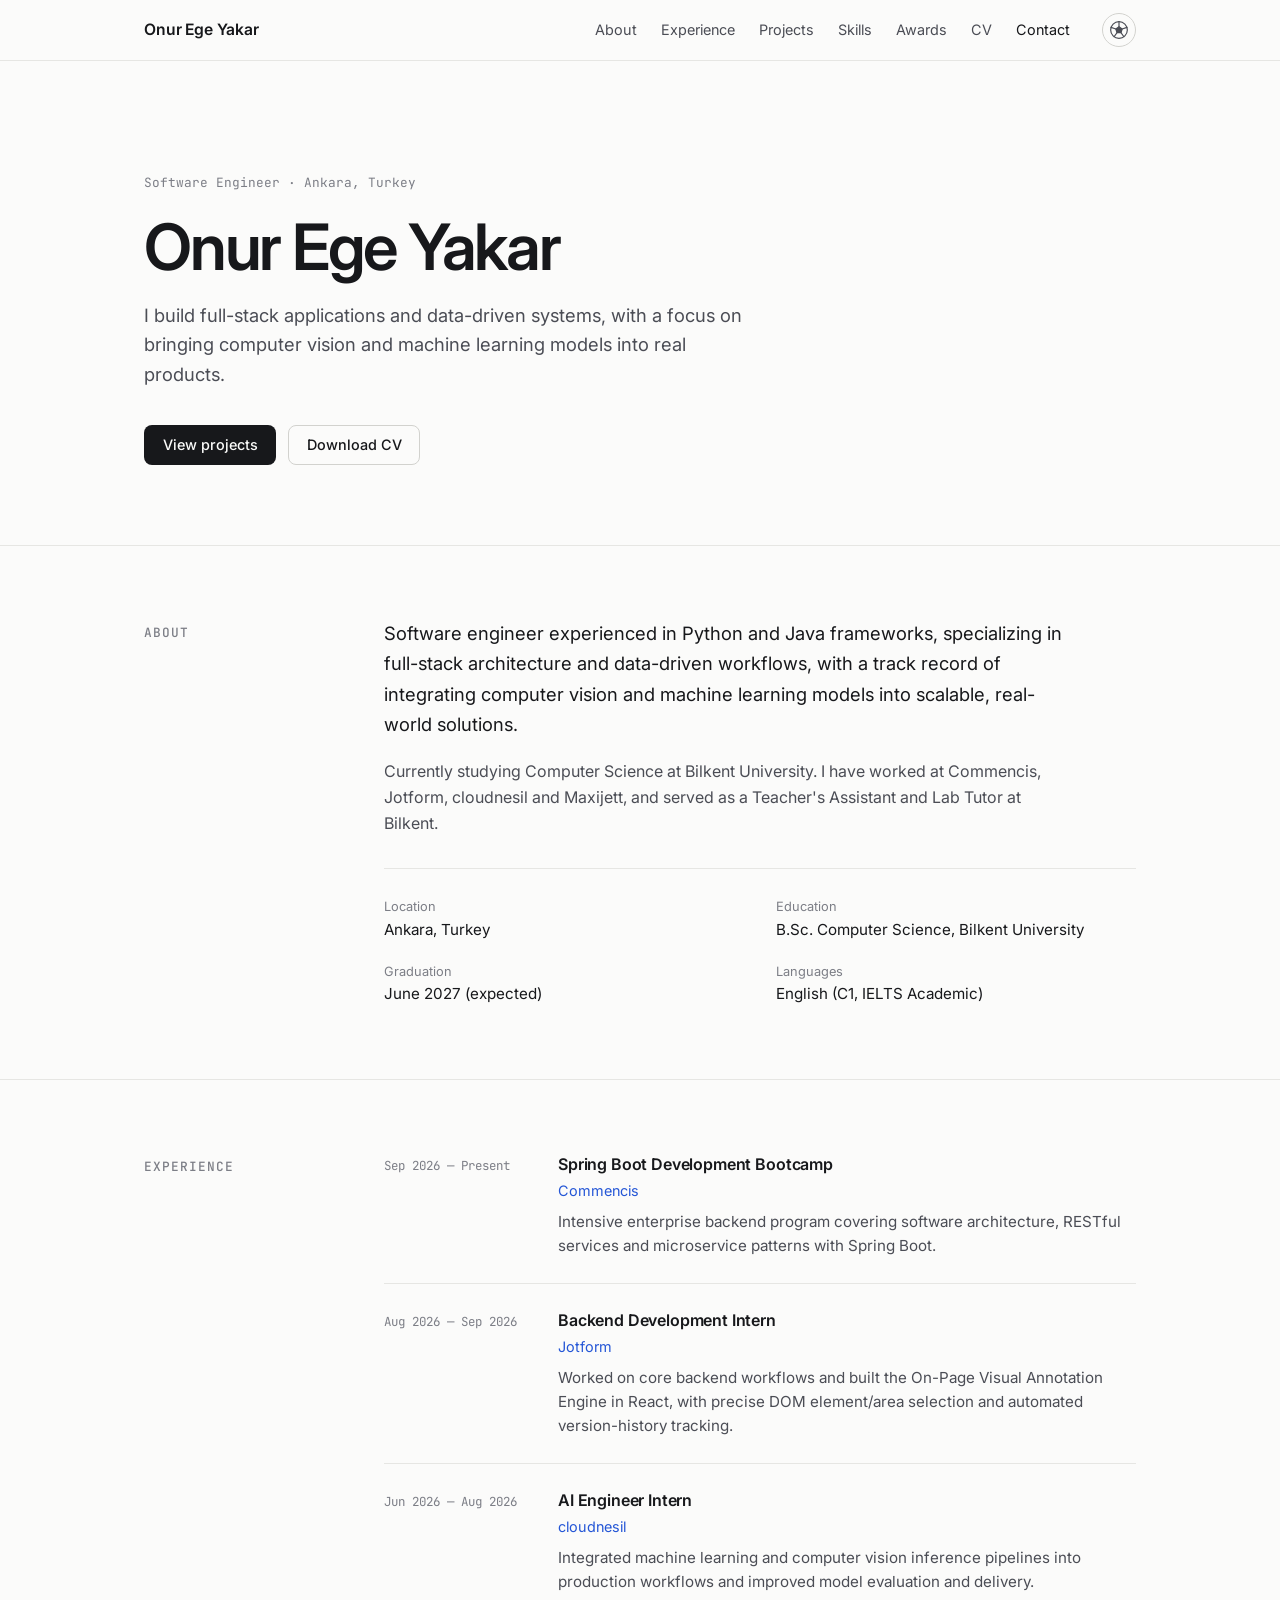
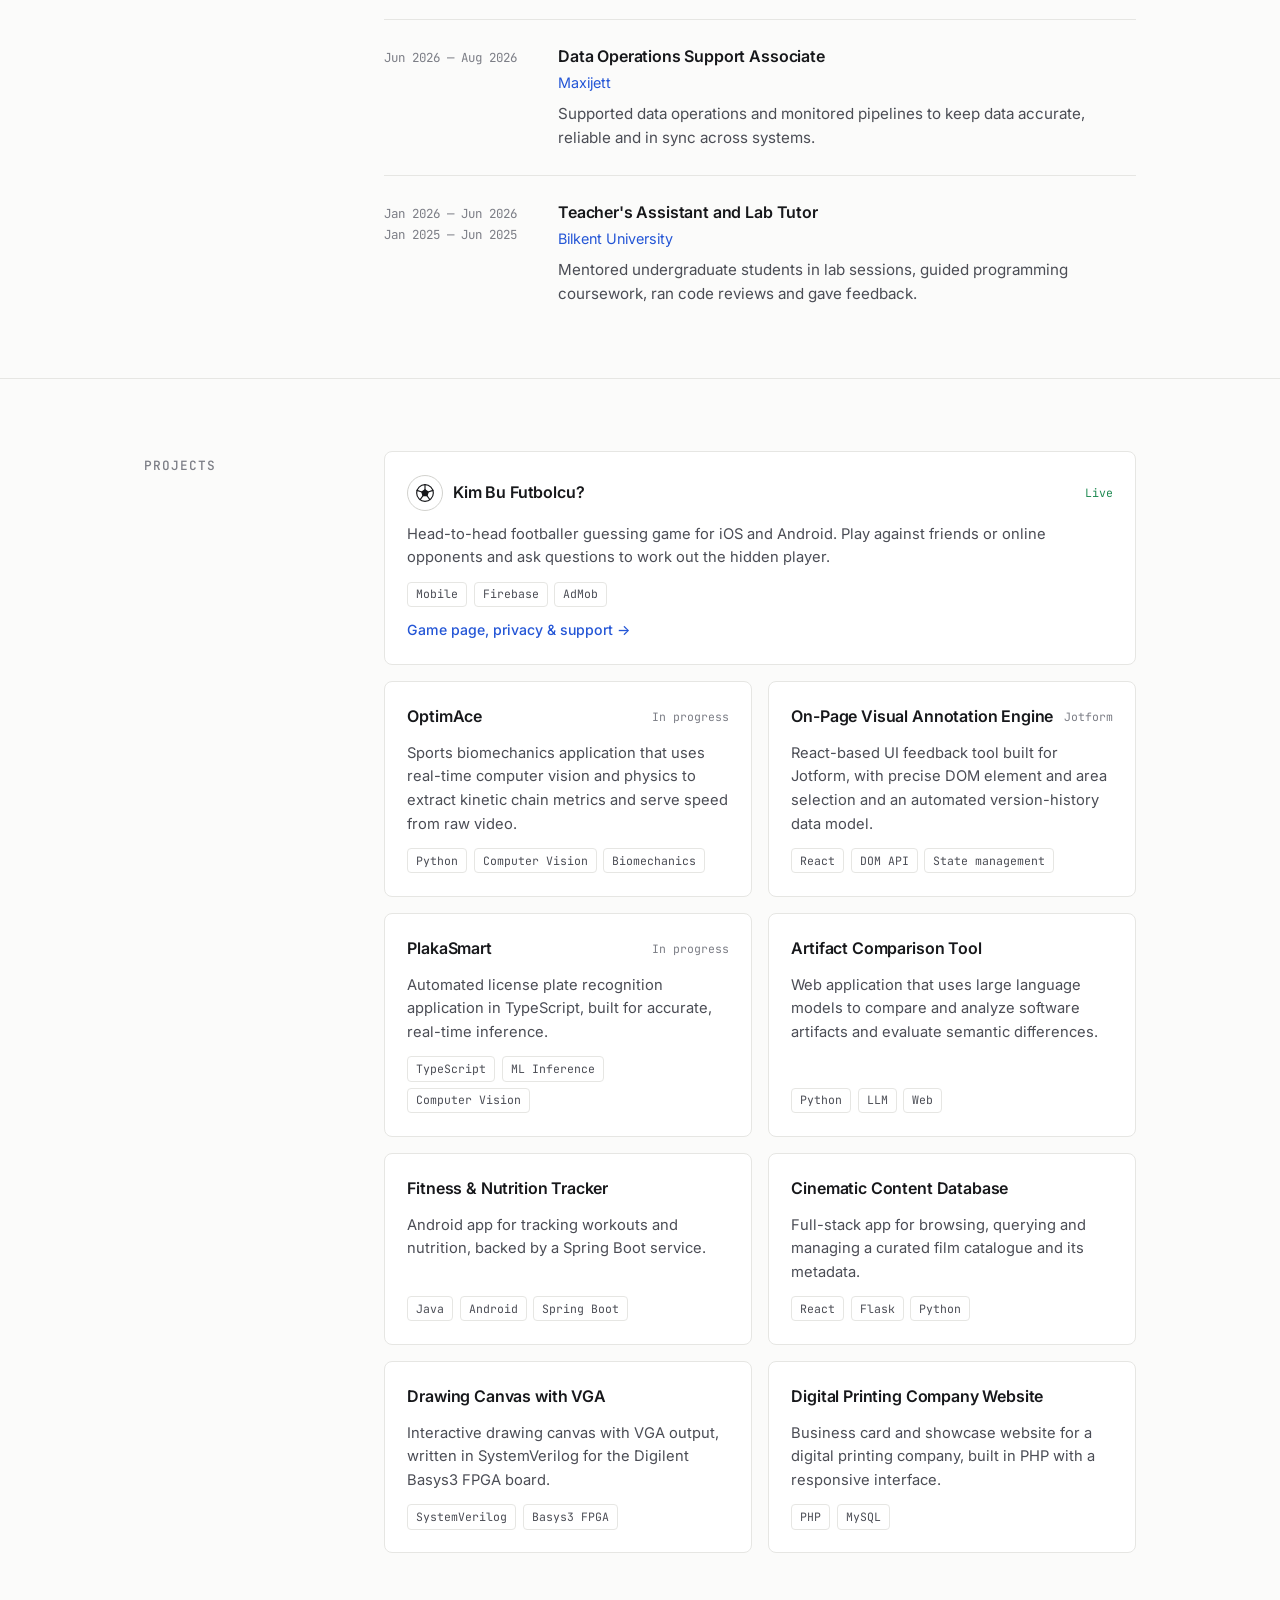
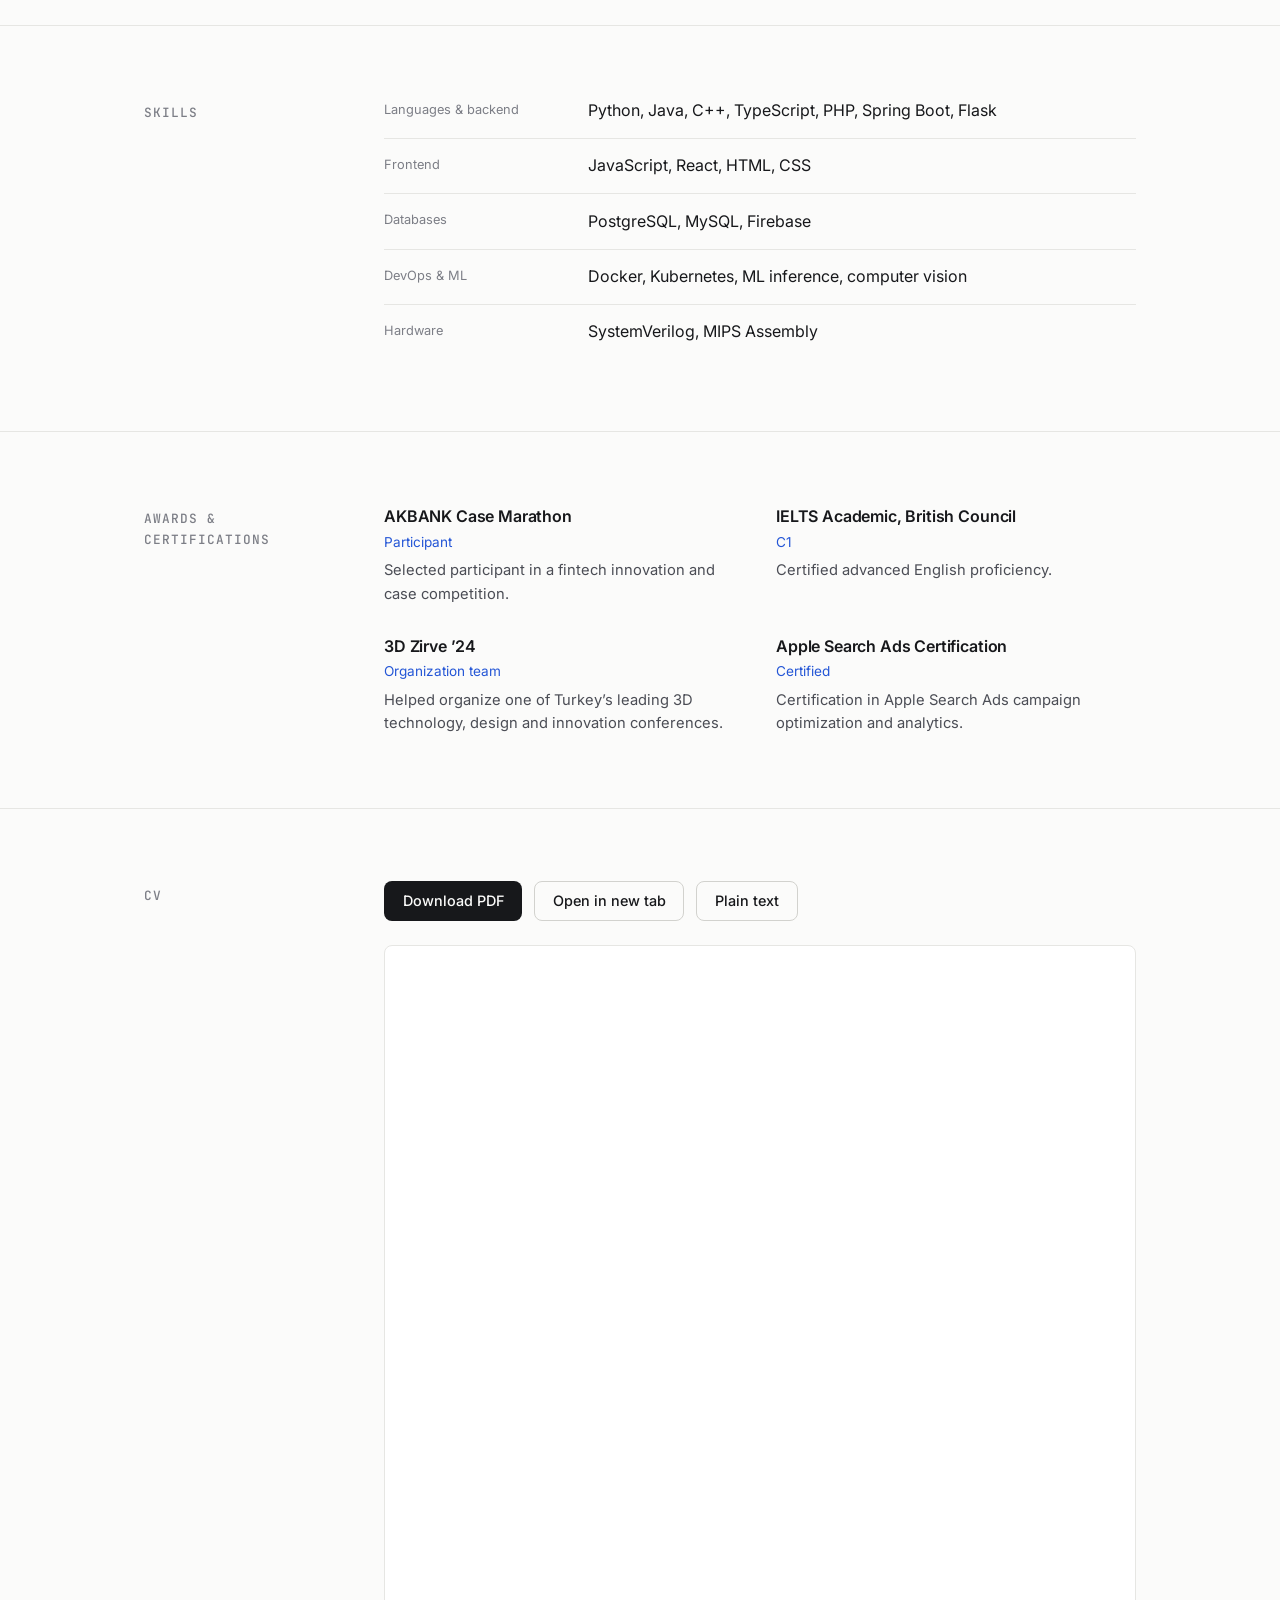
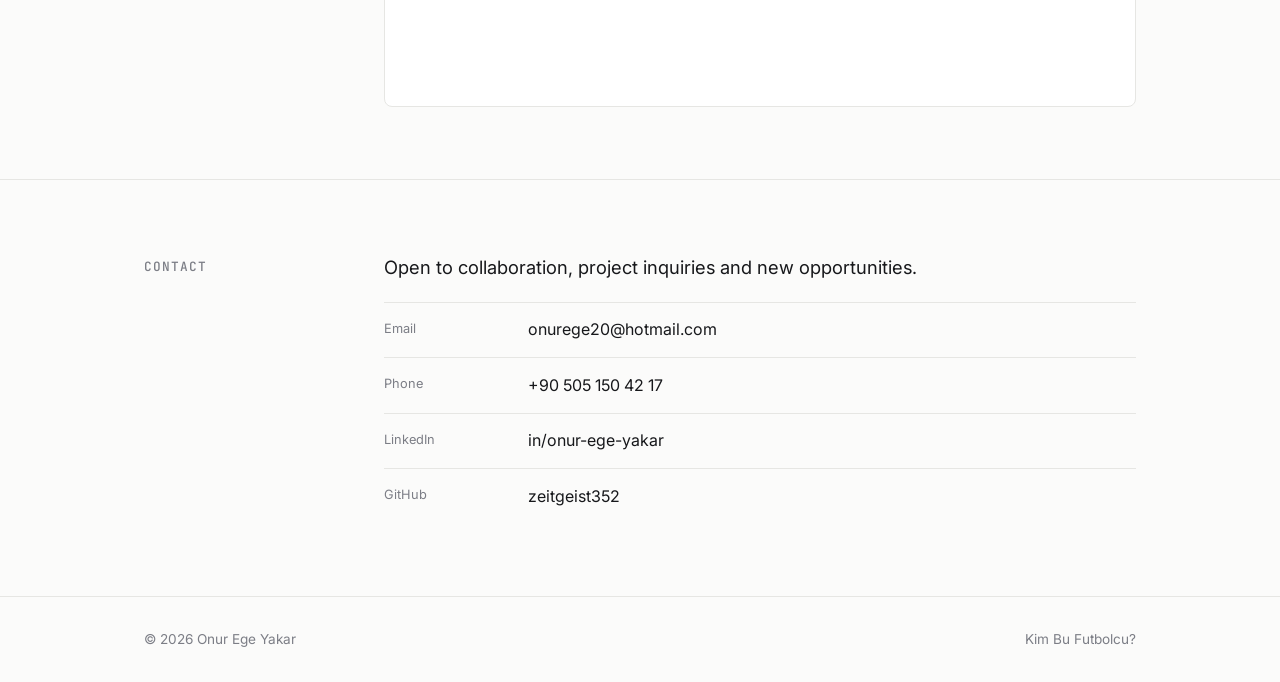
==== commit 08f34b23: "Redesign portfolio and clean up Kim Bu Futbolcu pages - Replace glow/gradient styling with a restrai" ====
--- a/index.html
+++ b/index.html
@@ -3,431 +3,287 @@
 <head>
     <meta charset="UTF-8">
     <meta name="viewport" content="width=device-width, initial-scale=1.0">
-    <title>Onur Ege Yakar - Computer Engineer &amp; Software Developer</title>
-    <meta name="description" content="Portfolio of Onur Ege Yakar - Computer Engineer &amp; Software Developer experienced in Python, Java, Spring Boot, React, and Machine Learning.">
-    <link rel="stylesheet" href="style.css">
+    <title>Onur Ege Yakar — Software Engineer</title>
+    <meta name="description" content="Portfolio of Onur Ege Yakar, software engineer working with Python, Java, Spring Boot, React and machine learning.">
     <link rel="preconnect" href="https://fonts.googleapis.com">
     <link rel="preconnect" href="https://fonts.gstatic.com" crossorigin>
-    <link href="https://fonts.googleapis.com/css2?family=Inter:wght@300;400;500;600;700&family=Syne:wght@500;700;800&display=swap" rel="stylesheet">
+    <link href="https://fonts.googleapis.com/css2?family=Inter:wght@400;500;600;700&family=JetBrains+Mono:wght@400;500&display=swap" rel="stylesheet">
+    <link rel="stylesheet" href="style.css?v=2">
 </head>
 <body>
     <!-- Navigation -->
-    <nav class="navbar">
-        <div class="container">
-            <a href="#home" class="nav-brand">Zeitgeist</a>
-            <ul class="nav-menu">
-                <li><a href="#home" class="nav-link">Home</a></li>
-                <li><a href="#about" class="nav-link">About</a></li>
-                <li><a href="#experience" class="nav-link">Experience</a></li>
-                <li><a href="#projects" class="nav-link">Projects</a></li>
-                <li><a href="#skills" class="nav-link">Skills</a></li>
-                <li><a href="#awards" class="nav-link">Awards</a></li>
-                <li><a href="#cv" class="nav-link">CV</a></li>
-                <li><a href="#contact" class="nav-link">Contact</a></li>
-            </ul>
+    <header class="navbar">
+        <div class="container nav-inner">
+            <a href="#home" class="nav-brand">Onur Ege Yakar</a>
+            <nav class="nav-menu" aria-label="Sections">
+                <a href="#about" class="nav-link">About</a>
+                <a href="#experience" class="nav-link">Experience</a>
+                <a href="#projects" class="nav-link">Projects</a>
+                <a href="#skills" class="nav-link">Skills</a>
+                <a href="#awards" class="nav-link">Awards</a>
+                <a href="#cv" class="nav-link">CV</a>
+                <a href="#contact" class="nav-link">Contact</a>
+            </nav>
+            <a href="/kimbufutbolcu/" class="nav-ball" title="Kim Bu Futbolcu?" aria-label="Kim Bu Futbolcu? — game page">
+                <svg viewBox="0 0 24 24" aria-hidden="true"><circle cx="12" cy="12" r="10"/><path class="ball-patch" d="M12 8l3.8 2.76-1.45 4.48h-4.7L8.2 10.76z"/><path d="M12 8V2M15.8 10.76l5.7-1.86M14.35 15.24l3.55 4.86M9.65 15.24L6.1 20.1M8.2 10.76L2.5 8.9"/></svg>
+            </a>
         </div>
-    </nav>
-
-    <!-- Hero Section -->
-    <section id="home" class="hero">
-        <div class="container">
-            <div class="hero-content">
-                <div class="hero-badge">Computer Engineer &amp; Software Developer</div>
+    </header>
+
+    <main>
+        <!-- Hero -->
+        <section id="home" class="hero">
+            <div class="container">
+                <p class="eyebrow">Software Engineer · Ankara, Turkey</p>
                 <h1 class="hero-title">Onur Ege Yakar</h1>
-                <p class="hero-subtitle">Specializing in Full-Stack Architecture, Data-Driven Workflows &amp; Computer Vision</p>
+                <p class="hero-subtitle">I build full-stack applications and data-driven systems, with a focus on bringing computer vision and machine learning models into real products.</p>
                 <div class="hero-cta">
-                    <a href="#projects" class="btn btn-primary">Explore Projects</a>
-                    <a href="#experience" class="btn btn-secondary">Experience</a>
-                    <a href="#cv" class="btn btn-outline">View CV</a>
-                </div>
-            </div>
-        </div>
-    </section>
-
-    <!-- About Section -->
-    <section id="about" class="about">
-        <div class="container">
-            <h2 class="section-title">About Me</h2>
-            <div class="about-content">
-                <div class="about-text">
-                    <p class="lead-text">
-                        Software Engineer experienced in Python and Java frameworks, specializing in full-stack architecture and data-driven workflows. Proven ability to integrate computer vision and machine learning models into scalable, real-world solutions.
-                    </p>
-                    <p>
-                        Currently pursuing a <strong>Bachelor of Science in Computer Science at Bilkent University</strong> (Expected Jun 2027). Experienced across roles at <strong>Commencis</strong>, <strong>Jotform</strong>, <strong>cloudnesil</strong>, <strong>Maxijett</strong>, and as a <strong>Teacher's Assistant and Lab Tutor at Bilkent University</strong>.
-                    </p>
-                    <div class="about-meta">
-                        <div class="meta-item">
-                            <span class="meta-label">Location</span>
-                            <span class="meta-val">Ankara, Turkey</span>
-                        </div>
-                        <div class="meta-item">
-                            <span class="meta-label">University</span>
-                            <span class="meta-val">Bilkent University</span>
-                        </div>
-                        <div class="meta-item">
-                            <span class="meta-label">Graduation</span>
-                            <span class="meta-val">Jun 2027 (Expected)</span>
-                        </div>
-                        <div class="meta-item">
-                            <span class="meta-label">Languages</span>
-                            <span class="meta-val">English (C1 – Full Proficiency)</span>
-                        </div>
+                    <a href="#projects" class="btn btn-primary">View projects</a>
+                    <a href="cv.pdf" download="Onur_Ege_Yakar_CV.pdf" class="btn btn-secondary">Download CV</a>
+                </div>
+            </div>
+        </section>
+
+        <!-- About -->
+        <section id="about" class="section">
+            <div class="container section-grid">
+                <h2 class="section-title">About</h2>
+                <div class="section-body">
+                    <p class="lead-text">Software engineer experienced in Python and Java frameworks, specializing in full-stack architecture and data-driven workflows, with a track record of integrating computer vision and machine learning models into scalable, real-world solutions.</p>
+                    <p>Currently studying Computer Science at Bilkent University. I have worked at Commencis, Jotform, cloudnesil and Maxijett, and served as a Teacher's Assistant and Lab Tutor at Bilkent.</p>
+                    <dl class="facts">
+                        <div><dt>Location</dt><dd>Ankara, Turkey</dd></div>
+                        <div><dt>Education</dt><dd>B.Sc. Computer Science, Bilkent University</dd></div>
+                        <div><dt>Graduation</dt><dd>June 2027 (expected)</dd></div>
+                        <div><dt>Languages</dt><dd>English (C1, IELTS Academic)</dd></div>
+                    </dl>
+                </div>
+            </div>
+        </section>
+
+        <!-- Experience -->
+        <section id="experience" class="section">
+            <div class="container section-grid">
+                <h2 class="section-title">Experience</h2>
+                <ol class="section-body timeline">
+                    <li class="timeline-item">
+                        <div class="timeline-date">Sep 2026 — Present</div>
+                        <div>
+                            <h3>Spring Boot Development Bootcamp</h3>
+                            <p class="timeline-org">Commencis</p>
+                            <p>Intensive enterprise backend program covering software architecture, RESTful services and microservice patterns with Spring Boot.</p>
+                        </div>
+                    </li>
+                    <li class="timeline-item">
+                        <div class="timeline-date">Aug 2026 — Sep 2026</div>
+                        <div>
+                            <h3>Backend Development Intern</h3>
+                            <p class="timeline-org">Jotform</p>
+                            <p>Worked on core backend workflows and built the On-Page Visual Annotation Engine in React, with precise DOM element/area selection and automated version-history tracking.</p>
+                        </div>
+                    </li>
+                    <li class="timeline-item">
+                        <div class="timeline-date">Jun 2026 — Aug 2026</div>
+                        <div>
+                            <h3>AI Engineer Intern</h3>
+                            <p class="timeline-org">cloudnesil</p>
+                            <p>Integrated machine learning and computer vision inference pipelines into production workflows and improved model evaluation and delivery.</p>
+                        </div>
+                    </li>
+                    <li class="timeline-item">
+                        <div class="timeline-date">Jun 2026 — Aug 2026</div>
+                        <div>
+                            <h3>Data Operations Support Associate</h3>
+                            <p class="timeline-org">Maxijett</p>
+                            <p>Supported data operations and monitored pipelines to keep data accurate, reliable and in sync across systems.</p>
+                        </div>
+                    </li>
+                    <li class="timeline-item">
+                        <div class="timeline-date">Jan 2026 — Jun 2026<br>Jan 2025 — Jun 2025</div>
+                        <div>
+                            <h3>Teacher's Assistant and Lab Tutor</h3>
+                            <p class="timeline-org">Bilkent University</p>
+                            <p>Mentored undergraduate students in lab sessions, guided programming coursework, ran code reviews and gave feedback.</p>
+                        </div>
+                    </li>
+                </ol>
+            </div>
+        </section>
+
+        <!-- Projects -->
+        <section id="projects" class="section">
+            <div class="container section-grid">
+                <h2 class="section-title">Projects</h2>
+                <div class="section-body projects-grid">
+
+                    <a href="/kimbufutbolcu/" class="project-card project-link">
+                        <div class="project-head">
+                            <span class="project-logo" aria-hidden="true">
+                                <svg viewBox="0 0 24 24"><circle cx="12" cy="12" r="10"/><path class="ball-patch" d="M12 8l3.8 2.76-1.45 4.48h-4.7L8.2 10.76z"/><path d="M12 8V2M15.8 10.76l5.7-1.86M14.35 15.24l3.55 4.86M9.65 15.24L6.1 20.1M8.2 10.76L2.5 8.9"/></svg>
+                            </span>
+                            <h3>Kim Bu Futbolcu?</h3>
+                            <span class="status">Live</span>
+                        </div>
+                        <p>Head-to-head footballer guessing game for iOS and Android. Play against friends or online opponents and ask questions to work out the hidden player.</p>
+                        <ul class="tags"><li>Mobile</li><li>Firebase</li><li>AdMob</li></ul>
+                        <span class="project-more">Game page, privacy &amp; support →</span>
+                    </a>
+
+                    <article class="project-card">
+                        <div class="project-head">
+                            <h3>OptimAce</h3>
+                            <span class="status">In progress</span>
+                        </div>
+                        <p>Sports biomechanics application that uses real-time computer vision and physics to extract kinetic chain metrics and serve speed from raw video.</p>
+                        <ul class="tags"><li>Python</li><li>Computer Vision</li><li>Biomechanics</li></ul>
+                    </article>
+
+                    <article class="project-card">
+                        <div class="project-head">
+                            <h3>On-Page Visual Annotation Engine</h3>
+                            <span class="status">Jotform</span>
+                        </div>
+                        <p>React-based UI feedback tool built for Jotform, with precise DOM element and area selection and an automated version-history data model.</p>
+                        <ul class="tags"><li>React</li><li>DOM API</li><li>State management</li></ul>
+                    </article>
+
+                    <article class="project-card">
+                        <div class="project-head">
+                            <h3>PlakaSmart</h3>
+                            <span class="status">In progress</span>
+                        </div>
+                        <p>Automated license plate recognition application in TypeScript, built for accurate, real-time inference.</p>
+                        <ul class="tags"><li>TypeScript</li><li>ML Inference</li><li>Computer Vision</li></ul>
+                    </article>
+
+                    <article class="project-card">
+                        <div class="project-head">
+                            <h3>Artifact Comparison Tool</h3>
+                        </div>
+                        <p>Web application that uses large language models to compare and analyze software artifacts and evaluate semantic differences.</p>
+                        <ul class="tags"><li>Python</li><li>LLM</li><li>Web</li></ul>
+                    </article>
+
+                    <article class="project-card">
+                        <div class="project-head">
+                            <h3>Fitness &amp; Nutrition Tracker</h3>
+                        </div>
+                        <p>Android app for tracking workouts and nutrition, backed by a Spring Boot service.</p>
+                        <ul class="tags"><li>Java</li><li>Android</li><li>Spring Boot</li></ul>
+                    </article>
+
+                    <article class="project-card">
+                        <div class="project-head">
+                            <h3>Cinematic Content Database</h3>
+                        </div>
+                        <p>Full-stack app for browsing, querying and managing a curated film catalogue and its metadata.</p>
+                        <ul class="tags"><li>React</li><li>Flask</li><li>Python</li></ul>
+                    </article>
+
+                    <article class="project-card">
+                        <div class="project-head">
+                            <h3>Drawing Canvas with VGA</h3>
+                        </div>
+                        <p>Interactive drawing canvas with VGA output, written in SystemVerilog for the Digilent Basys3 FPGA board.</p>
+                        <ul class="tags"><li>SystemVerilog</li><li>Basys3 FPGA</li></ul>
+                    </article>
+
+                    <article class="project-card">
+                        <div class="project-head">
+                            <h3>Digital Printing Company Website</h3>
+                        </div>
+                        <p>Business card and showcase website for a digital printing company, built in PHP with a responsive interface.</p>
+                        <ul class="tags"><li>PHP</li><li>MySQL</li></ul>
+                    </article>
+
+                </div>
+            </div>
+        </section>
+
+        <!-- Skills -->
+        <section id="skills" class="section">
+            <div class="container section-grid">
+                <h2 class="section-title">Skills</h2>
+                <dl class="section-body skills">
+                    <div><dt>Languages &amp; backend</dt><dd>Python, Java, C++, TypeScript, PHP, Spring Boot, Flask</dd></div>
+                    <div><dt>Frontend</dt><dd>JavaScript, React, HTML, CSS</dd></div>
+                    <div><dt>Databases</dt><dd>PostgreSQL, MySQL, Firebase</dd></div>
+                    <div><dt>DevOps &amp; ML</dt><dd>Docker, Kubernetes, ML inference, computer vision</dd></div>
+                    <div><dt>Hardware</dt><dd>SystemVerilog, MIPS Assembly</dd></div>
+                </dl>
+            </div>
+        </section>
+
+        <!-- Awards & Certifications -->
+        <section id="awards" class="section">
+            <div class="container section-grid">
+                <h2 class="section-title">Awards &amp; Certifications</h2>
+                <ul class="section-body awards">
+                    <li>
+                        <h3>AKBANK Case Marathon</h3>
+                        <p class="award-sub">Participant</p>
+                        <p>Selected participant in a fintech innovation and case competition.</p>
+                    </li>
+                    <li>
+                        <h3>IELTS Academic, British Council</h3>
+                        <p class="award-sub">C1</p>
+                        <p>Certified advanced English proficiency.</p>
+                    </li>
+                    <li>
+                        <h3>3D Zirve ’24</h3>
+                        <p class="award-sub">Organization team</p>
+                        <p>Helped organize one of Turkey’s leading 3D technology, design and innovation conferences.</p>
+                    </li>
+                    <li>
+                        <h3>Apple Search Ads Certification</h3>
+                        <p class="award-sub">Certified</p>
+                        <p>Certification in Apple Search Ads campaign optimization and analytics.</p>
+                    </li>
+                </ul>
+            </div>
+        </section>
+
+        <!-- CV -->
+        <section id="cv" class="section">
+            <div class="container section-grid">
+                <h2 class="section-title">CV</h2>
+                <div class="section-body">
+                    <div class="cv-actions">
+                        <a href="cv.pdf" download="Onur_Ege_Yakar_CV.pdf" class="btn btn-primary">Download PDF</a>
+                        <a href="cv.pdf" target="_blank" rel="noopener" class="btn btn-secondary">Open in new tab</a>
+                        <a href="cv_text.txt" target="_blank" rel="noopener" class="btn btn-secondary">Plain text</a>
                     </div>
-                </div>
-                <div class="about-stats">
-                    <div class="stat">
-                        <div class="stat-number">5+</div>
-                        <div class="stat-label">Roles &amp; Internships</div>
+                    <div class="cv-viewer">
+                        <iframe src="cv.pdf#view=FitH" title="Onur Ege Yakar CV" loading="lazy"></iframe>
                     </div>
-                    <div class="stat">
-                        <div class="stat-number">8+</div>
-                        <div class="stat-label">Featured Projects</div>
-                    </div>
-                    <div class="stat">
-                        <div class="stat-number">C1</div>
-                        <div class="stat-label">IELTS Academic</div>
-                    </div>
-                </div>
-            </div>
-        </div>
-    </section>
-
-    <!-- Experience Section -->
-    <section id="experience" class="experience">
-        <div class="container">
-            <h2 class="section-title">Professional Experience</h2>
-            <div class="experience-timeline">
-                <div class="experience-item">
-                    <div class="experience-date">Sep 2026 - Ongoing</div>
-                    <div class="experience-content">
-                        <div class="experience-header">
-                            <h3>Springboot Development Bootcamp Participant</h3>
-                            <span class="company-badge">Commencis</span>
-                        </div>
-                        <p>Intensive enterprise backend program focusing on enterprise software architecture, RESTful services, and microservices patterns using the Spring Boot framework.</p>
-                    </div>
-                </div>
-
-                <div class="experience-item">
-                    <div class="experience-date">Aug 2026 - Sep 2026</div>
-                    <div class="experience-content">
-                        <div class="experience-header">
-                            <h3>Backend Development Intern</h3>
-                            <span class="company-badge">Jotform</span>
-                        </div>
-                        <p>Engineered core backend workflows and built the On-Page Visual Annotation Engine in React featuring precise DOM element/area selection with automated version-history tracking.</p>
-                    </div>
-                </div>
-
-                <div class="experience-item">
-                    <div class="experience-date">Jun 2026 - Aug 2026</div>
-                    <div class="experience-content">
-                        <div class="experience-header">
-                            <h3>AI Engineer Intern</h3>
-                            <span class="company-badge">cloudnesil</span>
-                        </div>
-                        <p>Integrated machine learning and computer vision inference pipelines into production workflows, optimizing model evaluation and delivery of intelligent services.</p>
-                    </div>
-                </div>
-
-                <div class="experience-item">
-                    <div class="experience-date">Jun 2026 - Aug 2026</div>
-                    <div class="experience-content">
-                        <div class="experience-header">
-                            <h3>Data Operations Support Associate</h3>
-                            <span class="company-badge">Maxijett</span>
-                        </div>
-                        <p>Supported mission-critical data operations and monitored data pipelines to ensure high data integrity, reliability, and automated system synchronization.</p>
-                    </div>
-                </div>
-
-                <div class="experience-item">
-                    <div class="experience-date">Jan 2025 - Jun 2025<br><span class="date-sub">Jan 2026 - Jun 2026</span></div>
-                    <div class="experience-content">
-                        <div class="experience-header">
-                            <h3>Teacher’s Assistant and Lab Tutor</h3>
-                            <span class="company-badge">Bilkent University</span>
-                        </div>
-                        <p>Mentored undergraduate students during laboratory sessions, guided hands-on programming coursework, conducted code reviews, and provided constructive feedback.</p>
-                    </div>
-                </div>
-            </div>
-        </div>
-    </section>
-
-    <!-- Projects Section -->
-    <section id="projects" class="projects">
-        <div class="container">
-            <h2 class="section-title">Featured Projects</h2>
-            <div class="projects-grid">
-
-                <div class="project-card featured">
-                    <div class="project-header">
-                        <div class="project-title-row">
-                            <h3>OptimAce</h3>
-                            <span class="status-badge ongoing">Ongoing</span>
-                        </div>
-                        <div class="project-tags">
-                            <span class="project-tech">Python</span>
-                            <span class="project-tech">Computer Vision</span>
-                            <span class="project-tech">Biomechanics</span>
-                        </div>
-                    </div>
-                    <p>Automated sports biomechanics application leveraging real-time computer vision and physics algorithms to extract kinetic chain metrics and serve speeds from raw video data.</p>
-                </div>
-
-                <div class="project-card featured">
-                    <div class="project-header">
-                        <div class="project-title-row">
-                            <h3>On-Page Visual Annotation Engine</h3>
-                            <span class="status-badge highlight">Jotform</span>
-                        </div>
-                        <div class="project-tags">
-                            <span class="project-tech">React.js</span>
-                            <span class="project-tech">DOM API</span>
-                            <span class="project-tech">State Architecture</span>
-                        </div>
-                    </div>
-                    <p>Engineered a React-based UI feedback tool for Jotform featuring precise DOM element and area selection, paired with an automated version-history data model.</p>
-                </div>
-
-                <div class="project-card">
-                    <div class="project-header">
-                        <div class="project-title-row">
-                            <h3>Artifact Comparison Tool</h3>
-                        </div>
-                        <div class="project-tags">
-                            <span class="project-tech">Python</span>
-                            <span class="project-tech">LLM Integration</span>
-                            <span class="project-tech">Web App</span>
-                        </div>
-                    </div>
-                    <p>Web application integrated with Large Language Models for automated comparison, analysis, and semantic diff evaluation of software artifacts.</p>
-                </div>
-
-                <div class="project-card">
-                    <div class="project-header">
-                        <div class="project-title-row">
-                            <h3>PlakaSmart</h3>
-                            <span class="status-badge ongoing">Ongoing</span>
-                        </div>
-                        <div class="project-tags">
-                            <span class="project-tech">TypeScript</span>
-                            <span class="project-tech">ML Inference</span>
-                            <span class="project-tech">Computer Vision</span>
-                        </div>
-                    </div>
-                    <p>Inference-based automated license plate recognition application developed via TypeScript for high-accuracy and real-time processing.</p>
-                </div>
-
-                <div class="project-card">
-                    <div class="project-header">
-                        <div class="project-title-row">
-                            <h3>Fitness &amp; Nutrient Tracking App</h3>
-                        </div>
-                        <div class="project-tags">
-                            <span class="project-tech">Java</span>
-                            <span class="project-tech">Android</span>
-                            <span class="project-tech">Spring Boot</span>
-                        </div>
-                    </div>
-                    <p>Comprehensive fitness and nutritional tracker mobile application for Android, powered by an enterprise Spring Boot framework backend for Java.</p>
-                </div>
-
-                <div class="project-card">
-                    <div class="project-header">
-                        <div class="project-title-row">
-                            <h3>Cinematic Content Database</h3>
-                        </div>
-                        <div class="project-tags">
-                            <span class="project-tech">React.js</span>
-                            <span class="project-tech">Flask</span>
-                            <span class="project-tech">Python</span>
-                        </div>
-                    </div>
-                    <p>Full-stack media exploration application utilizing Flask and React to browse, query, and manage curated cinematic content and metadata.</p>
-                </div>
-
-                <div class="project-card">
-                    <div class="project-header">
-                        <div class="project-title-row">
-                            <h3>Drawing Canvas with VGA</h3>
-                        </div>
-                        <div class="project-tags">
-                            <span class="project-tech">SystemVerilog</span>
-                            <span class="project-tech">Basys3 FPGA</span>
-                            <span class="project-tech">Hardware</span>
-                        </div>
-                    </div>
-                    <p>Hardware implementation of an interactive drawing canvas with VGA output synthesized in SystemVerilog for the Digilent Basys3 FPGA card.</p>
-                </div>
-
-                <div class="project-card">
-                    <div class="project-header">
-                        <div class="project-title-row">
-                            <h3>Digital Printing Company Website</h3>
-                        </div>
-                        <div class="project-tags">
-                            <span class="project-tech">PHP</span>
-                            <span class="project-tech">MySQL</span>
-                            <span class="project-tech">Web Design</span>
-                        </div>
-                    </div>
-                    <p>A customized business card and digital showcase website engineered for a digital printing company in PHP with responsive interface components.</p>
-                </div>
-
-            </div>
-        </div>
-    </section>
-
-    <!-- Skills Section -->
-    <section id="skills" class="skills-section">
-        <div class="container">
-            <h2 class="section-title">Technical Skills</h2>
-            <div class="skills-categories-grid">
-
-                <div class="skill-category-card">
-                    <div class="category-header">
-                        <span class="category-icon">&#9881;</span>
-                        <h3>Backend</h3>
-                    </div>
-                    <div class="category-badges">
-                        <span class="skill-badge">Python</span>
-                        <span class="skill-badge">Java</span>
-                        <span class="skill-badge">C++</span>
-                        <span class="skill-badge">TypeScript</span>
-                        <span class="skill-badge">PHP</span>
-                    </div>
-                </div>
-
-                <div class="skill-category-card">
-                    <div class="category-header">
-                        <span class="category-icon">&#9889;</span>
-                        <h3>Frontend</h3>
-                    </div>
-                    <div class="category-badges">
-                        <span class="skill-badge">JavaScript</span>
-                        <span class="skill-badge">React.js</span>
-                        <span class="skill-badge">HTML5</span>
-                        <span class="skill-badge">CSS3</span>
-                    </div>
-                </div>
-
-                <div class="skill-category-card">
-                    <div class="category-header">
-                        <span class="category-icon">&#128450;</span>
-                        <h3>Databases</h3>
-                    </div>
-                    <div class="category-badges">
-                        <span class="skill-badge">PostgreSQL</span>
-                        <span class="skill-badge">MySQL</span>
-                        <span class="skill-badge">Firebase</span>
-                    </div>
-                </div>
-
-                <div class="skill-category-card">
-                    <div class="category-header">
-                        <span class="category-icon">&#9670;</span>
-                        <h3>DevOps, AI &amp; Hardware</h3>
-                    </div>
-                    <div class="category-badges">
-                        <span class="skill-badge">ML Inference</span>
-                        <span class="skill-badge">Docker</span>
-                        <span class="skill-badge">Kubernetes</span>
-                        <span class="skill-badge">SystemVerilog (SV)</span>
-                        <span class="skill-badge">MIPS Assembly</span>
-                    </div>
-                </div>
-
-            </div>
-        </div>
-    </section>
-
-    <!-- Awards &amp; Certifications Section -->
-    <section id="awards" class="awards-section">
-        <div class="container">
-            <h2 class="section-title">Awards &amp; Certifications</h2>
-            <div class="awards-grid">
-                <div class="award-card">
-                    <div class="award-badge-icon">&#127942;</div>
-                    <h3>AKBANK Case Marathon</h3>
-                    <p class="award-sub">Participant</p>
-                    <p>Selected participant in high-intensity financial technology innovation and case competition.</p>
-                </div>
-                <div class="award-card">
-                    <div class="award-badge-icon">&#128218;</div>
-                    <h3>British Council IELTS Academic</h3>
-                    <p class="award-sub">C1 Proficiency</p>
-                    <p>Certified advanced English fluency with Full Proficiency (C1 level).</p>
-                </div>
-                <div class="award-card">
-                    <div class="award-badge-icon">&#127915;</div>
-                    <h3>3D Zirve ‘24</h3>
-                    <p class="award-sub">Organization Team</p>
-                    <p>Contributed to organizing one of Turkey’s leading 3D technology, design, and innovation conferences.</p>
-                </div>
-                <div class="award-card">
-                    <div class="award-badge-icon">&#127891;</div>
-                    <h3>Apple ADS Certification</h3>
-                    <p class="award-sub">Certified</p>
-                    <p>Accredited certification for Apple Search Ads campaign optimization and analytics.</p>
-                </div>
-            </div>
-        </div>
-    </section>
-
-    <!-- CV Section -->
-    <section id="cv" class="cv-section">
-        <div class="container">
-            <h2 class="section-title">Curriculum Vitae</h2>
-            <div class="cv-content">
-                <div class="cv-download-group">
-                    <a href="cv.pdf" download="Onur_Ege_Yakar_CV.pdf" class="btn btn-primary">&#8595; Download CV (PDF)</a>
-                    <a href="cv_text.txt" target="_blank" class="btn btn-secondary">&#128196; View Plain Text CV</a>
-                </div>
-                <div class="cv-viewer">
-                    <iframe src="cv.pdf" title="Onur Ege Yakar CV" type="application/pdf" width="100%" height="800"></iframe>
-                </div>
-            </div>
-        </div>
-    </section>
-
-    <!-- Contact Section -->
-    <section id="contact" class="contact">
-        <div class="container">
-            <h2 class="section-title">Get in Touch</h2>
-            <div class="contact-content">
-                <p>Feel free to reach out for collaboration opportunities, project inquiries, or professional networking.</p>
-                <div class="contact-links">
-                    <a href="mailto:onurege20@hotmail.com" class="contact-link">
-                        <span class="link-label">Email</span>
-                        <span class="link-val">onurege20@hotmail.com</span>
-                    </a>
-                    <a href="tel:05051504217" class="contact-link">
-                        <span class="link-label">Cell</span>
-                        <span class="link-val">0505 150 4217</span>
-                    </a>
-                    <a href="https://www.linkedin.com/in/onur-ege-yakar/" target="_blank" rel="noopener noreferrer" class="contact-link">
-                        <span class="link-label">LinkedIn</span>
-                        <span class="link-val">in/onur-ege-yakar</span>
-                    </a>
-                    <a href="https://github.com/zeitgeist352" target="_blank" rel="noopener noreferrer" class="contact-link">
-                        <span class="link-label">GitHub</span>
-                        <span class="link-val">zeitgeist352</span>
-                    </a>
-                </div>
-            </div>
-        </div>
-    </section>
-
-    <!-- Footer -->
+                </div>
+            </div>
+        </section>
+
+        <!-- Contact -->
+        <section id="contact" class="section">
+            <div class="container section-grid">
+                <h2 class="section-title">Contact</h2>
+                <div class="section-body">
+                    <p class="lead-text">Open to collaboration, project inquiries and new opportunities.</p>
+                    <ul class="contact-list">
+                        <li><span>Email</span><a href="mailto:onurege20@hotmail.com">onurege20@hotmail.com</a></li>
+                        <li><span>Phone</span><a href="tel:+905051504217">+90 505 150 42 17</a></li>
+                        <li><span>LinkedIn</span><a href="https://www.linkedin.com/in/onur-ege-yakar/" target="_blank" rel="noopener noreferrer">in/onur-ege-yakar</a></li>
+                        <li><span>GitHub</span><a href="https://github.com/zeitgeist352" target="_blank" rel="noopener noreferrer">zeitgeist352</a></li>
+                    </ul>
+                </div>
+            </div>
+        </section>
+    </main>
+
     <footer class="footer">
-        <div class="container">
-            <p>&copy; 2026 Onur Ege Yakar. All rights reserved.</p>
+        <div class="container footer-inner">
+            <p>&copy; 2026 Onur Ege Yakar</p>
+            <a href="/kimbufutbolcu/">Kim Bu Futbolcu?</a>
         </div>
     </footer>
 
-    <script src="script.js"></script>
+    <script src="script.js?v=2"></script>
 </body>
 </html>
--- a/style.css
+++ b/style.css
@@ -1,97 +1,75 @@
 /* ============================================
-   GLOBAL STYLES & DESIGN TOKENS
-   ============================================ */
-
-* {
+   DESIGN TOKENS
+   ============================================ */
+
+:root {
+    --bg: #0e0f12;
+    --bg-raised: #15171b;
+    --text: #ececef;
+    --text-secondary: #a6a8b0;
+    --text-muted: #73757e;
+    --border: #24262c;
+    --border-strong: #34373f;
+    --accent: #7aa7ff;
+    --accent-ink: #0e0f12;
+    --ok: #5fc48d;
+    --radius: 8px;
+    --nav-h: 60px;
+    --font-sans: 'Inter', -apple-system, BlinkMacSystemFont, 'Segoe UI', Roboto, sans-serif;
+    --font-mono: 'JetBrains Mono', ui-monospace, SFMono-Regular, Menlo, monospace;
+    color-scheme: dark;
+}
+
+@media (prefers-color-scheme: light) {
+    :root {
+        --bg: #fbfbfa;
+        --bg-raised: #ffffff;
+        --text: #17181b;
+        --text-secondary: #4b4d55;
+        --text-muted: #7c7e86;
+        --border: #e6e6e3;
+        --border-strong: #d2d2ce;
+        --accent: #2456d6;
+        --accent-ink: #ffffff;
+        --ok: #1f8a52;
+        color-scheme: light;
+    }
+}
+
+*,
+*::before,
+*::after {
     margin: 0;
     padding: 0;
     box-sizing: border-box;
 }
 
-:root {
-    --primary-color: #0b1120;
-    --secondary-color: #111c30;
-    --card-bg: #152238;
-    --card-bg-glass: rgba(21, 34, 56, 0.75);
-    --accent-color: #06b6d4;
-    --accent-light: #67e8f9;
-    --accent-gradient: linear-gradient(135deg, #06b6d4 0%, #38bdf8 50%, #818cf8 100%);
-    --accent-glow: rgba(6, 182, 212, 0.25);
-    --text-primary: #f8fafc;
-    --text-secondary: #cbd5e1;
-    --text-muted: #94a3b8;
-    --border-color: #243552;
-    --border-hover: #38bdf8;
-    --transition: all 0.3s cubic-bezier(0.4, 0, 0.2, 1);
-}
-
 html {
     scroll-behavior: smooth;
+    scroll-padding-top: calc(var(--nav-h) + 16px);
 }
 
 body {
-    font-family: 'Inter', -apple-system, BlinkMacSystemFont, 'Segoe UI', Roboto, sans-serif;
-    background-color: var(--primary-color);
-    color: var(--text-primary);
+    font-family: var(--font-sans);
+    background: var(--bg);
+    color: var(--text);
     line-height: 1.6;
-    overflow-x: hidden;
-    position: relative;
-}
-
-/* Subtle background glowing ambient orbs */
-body::before {
-    content: '';
-    position: fixed;
-    top: 5%;
-    left: 10%;
-    width: 500px;
-    height: 500px;
-    background: radial-gradient(circle, rgba(6, 182, 212, 0.08) 0%, transparent 70%);
-    border-radius: 50%;
-    pointer-events: none;
-    z-index: 0;
-}
-
-body::after {
-    content: '';
-    position: fixed;
-    bottom: 10%;
-    right: 5%;
-    width: 600px;
-    height: 600px;
-    background: radial-gradient(circle, rgba(99, 102, 241, 0.07) 0%, transparent 70%);
-    border-radius: 50%;
-    pointer-events: none;
-    z-index: 0;
+    -webkit-font-smoothing: antialiased;
+}
+
+a {
+    color: inherit;
+}
+
+ul,
+ol {
+    list-style: none;
 }
 
 .container {
-    max-width: 1200px;
+    max-width: 1040px;
     margin: 0 auto;
     padding: 0 24px;
-    position: relative;
-    z-index: 1;
-}
-
-.section-title {
-    font-family: 'Syne', sans-serif;
-    font-size: 2.5rem;
-    font-weight: 700;
-    margin-bottom: 3.5rem;
-    text-align: center;
-    color: var(--text-primary);
-    position: relative;
-    letter-spacing: -0.5px;
-}
-
-.section-title::after {
-    content: '';
-    display: block;
-    width: 60px;
-    height: 3px;
-    background: var(--accent-gradient);
-    border-radius: 3px;
-    margin: 0.75rem auto 0;
 }
 
 /* ============================================
@@ -101,128 +79,86 @@
 .navbar {
     position: sticky;
     top: 0;
-    z-index: 1000;
-    background: rgba(11, 17, 32, 0.88);
-    backdrop-filter: blur(16px);
-    -webkit-backdrop-filter: blur(16px);
-    border-bottom: 1px solid rgba(56, 189, 248, 0.12);
-    padding: 1.1rem 0;
-    transition: var(--transition);
-}
-
-.navbar .container {
-    display: flex;
-    justify-content: space-between;
+    z-index: 100;
+    background: color-mix(in srgb, var(--bg) 92%, transparent);
+    backdrop-filter: saturate(140%) blur(10px);
+    -webkit-backdrop-filter: saturate(140%) blur(10px);
+    border-bottom: 1px solid var(--border);
+}
+
+.nav-inner {
+    height: var(--nav-h);
+    display: flex;
     align-items: center;
+    gap: 2rem;
 }
 
 .nav-brand {
-    font-family: 'Syne', sans-serif;
-    font-size: 1.6rem;
-    font-weight: 800;
-    background: var(--accent-gradient);
-    -webkit-background-clip: text;
-    -webkit-text-fill-color: transparent;
-    background-clip: text;
+    font-weight: 600;
+    font-size: 0.98rem;
     text-decoration: none;
-    letter-spacing: 0.5px;
+    white-space: nowrap;
+    letter-spacing: -0.01em;
 }
 
 .nav-menu {
     display: flex;
-    list-style: none;
-    gap: 1.75rem;
-    align-items: center;
+    gap: 1.5rem;
+    margin-left: auto;
 }
 
 .nav-link {
     color: var(--text-secondary);
     text-decoration: none;
-    font-weight: 500;
-    font-size: 0.95rem;
-    transition: var(--transition);
-    position: relative;
-    padding: 0.25rem 0;
-}
-
-.nav-link::after {
-    content: '';
-    position: absolute;
-    width: 0;
-    height: 2px;
-    bottom: -3px;
-    left: 0;
-    background: var(--accent-gradient);
-    transition: var(--transition);
-}
-
-.nav-link:hover {
-    color: var(--accent-light);
-}
-
-.nav-link:hover::after {
-    width: 100%;
-}
-
-/* ============================================
-   HERO SECTION
-   ============================================ */
-
-.hero {
-    min-height: 92vh;
-    display: flex;
+    font-size: 0.9rem;
+    white-space: nowrap;
+    transition: color 0.15s ease;
+}
+
+.nav-link:hover,
+.nav-link.active {
+    color: var(--text);
+}
+
+.nav-ball {
+    display: inline-flex;
     align-items: center;
     justify-content: center;
-    position: relative;
-    padding: 6rem 0;
-}
-
-.hero-content {
-    text-align: center;
-    max-width: 860px;
-    margin: 0 auto;
-}
-
-.hero-badge {
-    display: inline-block;
-    padding: 0.4rem 1.25rem;
-    background: rgba(6, 182, 212, 0.1);
-    border: 1px solid rgba(6, 182, 212, 0.35);
-    border-radius: 30px;
-    color: var(--accent-light);
-    font-size: 0.88rem;
-    font-weight: 600;
-    letter-spacing: 0.5px;
-    margin-bottom: 1.5rem;
-    box-shadow: 0 0 20px rgba(6, 182, 212, 0.15);
-}
-
-.hero-title {
-    font-family: 'Syne', sans-serif;
-    font-size: clamp(3.2rem, 8vw, 5.5rem);
-    font-weight: 800;
-    line-height: 1.1;
-    margin-bottom: 1.5rem;
-    background: linear-gradient(135deg, #ffffff 30%, var(--accent-light) 75%, var(--accent-color) 100%);
-    -webkit-background-clip: text;
-    -webkit-text-fill-color: transparent;
-    background-clip: text;
-    letter-spacing: -1px;
-}
-
-.hero-subtitle {
-    font-size: clamp(1.15rem, 3vw, 1.45rem);
-    color: var(--text-secondary);
-    margin-bottom: 2.75rem;
-    font-weight: 400;
-    line-height: 1.5;
-}
-
-.hero-cta {
-    display: flex;
-    gap: 1.2rem;
-    justify-content: center;
-    flex-wrap: wrap;
+    width: 34px;
+    height: 34px;
+    flex-shrink: 0;
+    border: 1px solid var(--border-strong);
+    border-radius: 50%;
+    color: var(--text-secondary);
+    transition: color 0.15s ease, border-color 0.15s ease;
+}
+
+.nav-ball:hover {
+    color: var(--text);
+    border-color: var(--text-muted);
+}
+
+.nav-ball svg,
+.project-logo svg {
+    width: 20px;
+    height: 20px;
+    fill: none;
+    stroke: currentColor;
+    stroke-width: 1.4;
+    stroke-linejoin: round;
+    stroke-linecap: round;
+}
+
+.nav-ball:hover svg {
+    transform: rotate(72deg);
+}
+
+.nav-ball svg {
+    transition: transform 0.4s ease;
+}
+
+.ball-patch {
+    fill: currentColor;
 }
 
 /* ============================================
@@ -233,641 +169,359 @@
     display: inline-flex;
     align-items: center;
     justify-content: center;
-    gap: 0.5rem;
-    padding: 0.85rem 2rem;
-    border-radius: 10px;
+    height: 40px;
+    padding: 0 1.1rem;
+    border-radius: var(--radius);
+    font-size: 0.9rem;
+    font-weight: 500;
     text-decoration: none;
-    font-weight: 600;
-    font-size: 0.95rem;
-    transition: var(--transition);
     border: 1px solid transparent;
-    cursor: pointer;
+    transition: background-color 0.15s ease, border-color 0.15s ease, color 0.15s ease;
 }
 
 .btn-primary {
-    background: var(--accent-gradient);
-    color: #06111f;
-    box-shadow: 0 4px 20px rgba(6, 182, 212, 0.35);
+    background: var(--text);
+    color: var(--bg);
 }
 
 .btn-primary:hover {
-    transform: translateY(-3px);
-    box-shadow: 0 8px 30px rgba(6, 182, 212, 0.55);
+    background: var(--text-secondary);
 }
 
 .btn-secondary {
-    background: rgba(30, 41, 59, 0.8);
-    color: var(--accent-light);
-    border: 1px solid rgba(6, 182, 212, 0.4);
-    backdrop-filter: blur(8px);
+    border-color: var(--border-strong);
+    color: var(--text);
 }
 
 .btn-secondary:hover {
-    background: rgba(6, 182, 212, 0.15);
-    border-color: var(--accent-light);
-    color: #ffffff;
-    transform: translateY(-3px);
-    box-shadow: 0 6px 20px rgba(6, 182, 212, 0.25);
-}
-
-.btn-outline {
-    background: transparent;
-    color: var(--text-secondary);
-    border: 1px solid var(--border-color);
-}
-
-.btn-outline:hover {
-    background: var(--card-bg);
-    color: var(--text-primary);
+    background: var(--bg-raised);
     border-color: var(--text-muted);
-    transform: translateY(-3px);
-}
-
-/* ============================================
-   ABOUT SECTION
-   ============================================ */
-
-.about {
-    padding: 7rem 0;
-    background: var(--secondary-color);
-    position: relative;
-    border-top: 1px solid var(--border-color);
-    border-bottom: 1px solid var(--border-color);
-}
-
-.about-content {
-    display: grid;
-    grid-template-columns: 1.3fr 0.9fr;
-    gap: 4rem;
-    align-items: center;
-}
-
-.about-text .lead-text {
-    font-size: 1.22rem;
-    color: #e2e8f0;
-    line-height: 1.8;
-    margin-bottom: 1.5rem;
-    font-weight: 400;
-}
-
-.about-text p {
-    font-size: 1.05rem;
-    color: var(--text-secondary);
-    line-height: 1.8;
-    margin-bottom: 2rem;
-}
-
-.about-text strong {
-    color: var(--accent-light);
-    font-weight: 600;
-}
-
-.about-meta {
-    display: grid;
-    grid-template-columns: repeat(2, 1fr);
-    gap: 1.25rem;
-    margin-top: 1.5rem;
-}
-
-.meta-item {
-    background: var(--primary-color);
-    border: 1px solid var(--border-color);
-    padding: 1rem 1.25rem;
-    border-radius: 10px;
-    display: flex;
-    flex-direction: column;
-    gap: 0.25rem;
-    transition: var(--transition);
-}
-
-.meta-item:hover {
-    border-color: var(--accent-color);
-    transform: translateY(-2px);
-}
-
-.meta-label {
-    font-size: 0.8rem;
-    text-transform: uppercase;
-    letter-spacing: 1px;
-    color: var(--accent-color);
-    font-weight: 600;
-}
-
-.meta-val {
-    font-size: 0.95rem;
-    color: var(--text-primary);
-    font-weight: 500;
-}
-
-.about-stats {
-    display: flex;
-    flex-direction: column;
-    gap: 1.5rem;
-}
-
-.stat {
-    text-align: center;
-    padding: 2.25rem 1.5rem;
-    background: var(--card-bg-glass);
-    border-radius: 14px;
-    border: 1px solid var(--border-color);
-    backdrop-filter: blur(10px);
-    transition: var(--transition);
-}
-
-.stat:hover {
-    border-color: var(--accent-color);
-    transform: translateY(-5px);
-    box-shadow: 0 12px 30px rgba(6, 182, 212, 0.18);
-}
-
-.stat-number {
-    font-family: 'Syne', sans-serif;
-    font-size: 3rem;
-    color: var(--accent-light);
-    font-weight: 800;
-    margin-bottom: 0.25rem;
-    line-height: 1;
-}
-
-.stat-label {
-    color: var(--text-secondary);
-    font-size: 0.95rem;
-    text-transform: uppercase;
-    letter-spacing: 1.2px;
-    font-weight: 500;
-}
-
-/* ============================================
-   EXPERIENCE SECTION
-   ============================================ */
-
-.experience {
-    padding: 7rem 0;
-    background: var(--primary-color);
-}
-
-.experience-timeline {
-    max-width: 900px;
-    margin: 0 auto;
-    position: relative;
-}
-
-.experience-timeline::before {
-    content: '';
-    position: absolute;
-    left: 170px;
-    top: 15px;
-    bottom: 25px;
-    width: 2px;
-    background: linear-gradient(to bottom, var(--accent-color), #6366f1);
-}
-
-.experience-item {
-    display: grid;
-    grid-template-columns: 150px 1fr;
-    gap: 2.5rem;
-    margin-bottom: 3.5rem;
-    position: relative;
-}
-
-.experience-date {
-    color: var(--accent-light);
-    font-weight: 600;
-    font-size: 0.92rem;
-    text-align: right;
-    padding-top: 0.4rem;
-    line-height: 1.4;
-}
-
-.date-sub {
-    display: block;
+}
+
+/* ============================================
+   HERO
+   ============================================ */
+
+.hero {
+    padding: 7rem 0 5rem;
+    border-bottom: 1px solid var(--border);
+}
+
+.eyebrow {
+    font-family: var(--font-mono);
     font-size: 0.8rem;
     color: var(--text-muted);
-    font-weight: 400;
-    margin-top: 0.2rem;
-}
-
-.experience-item::before {
-    content: '';
-    position: absolute;
-    left: 164px;
-    top: 10px;
-    width: 14px;
-    height: 14px;
-    background: var(--accent-color);
-    border: 3px solid var(--primary-color);
-    box-shadow: 0 0 10px var(--accent-color);
-    border-radius: 50%;
-    z-index: 2;
-}
-
-.experience-content {
-    background: var(--secondary-color);
-    border: 1px solid var(--border-color);
-    border-radius: 12px;
-    padding: 2rem;
-    transition: var(--transition);
-}
-
-.experience-content:hover {
-    border-color: var(--accent-color);
-    transform: translateY(-3px);
-    box-shadow: 0 10px 30px rgba(0, 0, 0, 0.4);
-}
-
-.experience-header {
-    display: flex;
-    justify-content: space-between;
-    align-items: flex-start;
-    gap: 1rem;
-    margin-bottom: 0.75rem;
+    margin-bottom: 1.25rem;
+}
+
+.hero-title {
+    font-size: clamp(2.5rem, 6vw, 4rem);
+    font-weight: 600;
+    line-height: 1.05;
+    letter-spacing: -0.035em;
+    margin-bottom: 1.25rem;
+}
+
+.hero-subtitle {
+    max-width: 620px;
+    font-size: 1.15rem;
+    color: var(--text-secondary);
+    margin-bottom: 2.25rem;
+}
+
+.hero-cta {
+    display: flex;
+    gap: 0.75rem;
     flex-wrap: wrap;
 }
 
-.experience-header h3 {
-    color: #ffffff;
-    font-size: 1.25rem;
+/* ============================================
+   SECTIONS
+   ============================================ */
+
+.section {
+    padding: 4.5rem 0;
+    border-bottom: 1px solid var(--border);
+}
+
+.section-grid {
+    display: grid;
+    grid-template-columns: 200px minmax(0, 1fr);
+    gap: 2.5rem;
+}
+
+.section-title {
+    font-size: 0.8rem;
+    font-weight: 500;
+    font-family: var(--font-mono);
+    text-transform: uppercase;
+    letter-spacing: 0.08em;
+    color: var(--text-muted);
+    padding-top: 0.3rem;
+}
+
+.section-body > p {
+    color: var(--text-secondary);
+    margin-bottom: 1rem;
+    max-width: 680px;
+}
+
+.section-body > .lead-text {
+    font-size: 1.15rem;
+    line-height: 1.65;
+    color: var(--text);
+    margin-bottom: 1.25rem;
+}
+
+h3 {
+    font-size: 1rem;
     font-weight: 600;
-    flex: 1;
-    min-width: 240px;
-}
-
-.company-badge {
-    display: inline-block;
-    padding: 0.3rem 0.85rem;
-    background: rgba(6, 182, 212, 0.12);
-    border: 1px solid rgba(6, 182, 212, 0.35);
-    color: var(--accent-light);
-    border-radius: 20px;
-    font-size: 0.85rem;
-    font-weight: 600;
-    white-space: nowrap;
-}
-
-.experience-content p {
-    color: var(--text-secondary);
+    letter-spacing: -0.01em;
+}
+
+/* About facts */
+
+.facts {
+    display: grid;
+    grid-template-columns: repeat(2, minmax(0, 1fr));
+    gap: 1.25rem 2rem;
+    margin-top: 2rem;
+    padding-top: 1.75rem;
+    border-top: 1px solid var(--border);
+}
+
+.facts dt,
+.skills dt,
+.contact-list span {
+    font-size: 0.8rem;
+    color: var(--text-muted);
+}
+
+.facts dd {
+    font-size: 0.95rem;
+}
+
+/* ============================================
+   EXPERIENCE
+   ============================================ */
+
+.timeline-item {
+    display: grid;
+    grid-template-columns: 150px minmax(0, 1fr);
+    gap: 1.5rem;
+    padding: 1.5rem 0;
+    border-top: 1px solid var(--border);
+}
+
+.timeline-item:first-child {
+    border-top: none;
+    padding-top: 0;
+}
+
+.timeline-item:last-child {
+    padding-bottom: 0;
+}
+
+.timeline-date {
+    font-family: var(--font-mono);
+    font-size: 0.78rem;
+    color: var(--text-muted);
+    padding-top: 0.2rem;
     line-height: 1.7;
-    font-size: 0.98rem;
-}
-
-/* ============================================
-   PROJECTS SECTION
-   ============================================ */
-
-.projects {
-    padding: 7rem 0;
-    background: var(--secondary-color);
-    border-top: 1px solid var(--border-color);
-}
+}
+
+.timeline-org {
+    color: var(--accent);
+    font-size: 0.9rem;
+    margin: 0.1rem 0 0.5rem;
+}
+
+.timeline-item p:last-child {
+    color: var(--text-secondary);
+    font-size: 0.95rem;
+}
+
+/* ============================================
+   PROJECTS
+   ============================================ */
 
 .projects-grid {
     display: grid;
-    grid-template-columns: repeat(auto-fit, minmax(340px, 1fr));
-    gap: 2rem;
+    grid-template-columns: repeat(2, minmax(0, 1fr));
+    gap: 1rem;
 }
 
 .project-card {
-    background: var(--primary-color);
-    border: 1px solid var(--border-color);
-    border-radius: 14px;
-    padding: 2.2rem;
-    transition: var(--transition);
     display: flex;
     flex-direction: column;
-    position: relative;
-    overflow: hidden;
-}
-
-.project-card.featured {
-    border-color: rgba(6, 182, 212, 0.4);
-    box-shadow: 0 4px 20px rgba(6, 182, 212, 0.08);
-}
-
-.project-card:hover {
-    border-color: var(--border-hover);
-    transform: translateY(-8px);
-    box-shadow: 0 20px 40px rgba(6, 182, 212, 0.18);
-}
-
-.project-header {
-    margin-bottom: 1.25rem;
-}
-
-.project-title-row {
-    display: flex;
-    justify-content: space-between;
+    gap: 0.75rem;
+    padding: 1.4rem;
+    background: var(--bg-raised);
+    border: 1px solid var(--border);
+    border-radius: var(--radius);
+    text-decoration: none;
+}
+
+.project-card p {
+    color: var(--text-secondary);
+    font-size: 0.92rem;
+    flex-grow: 1;
+}
+
+.project-head {
+    display: flex;
     align-items: center;
-    gap: 0.75rem;
-    margin-bottom: 0.75rem;
-}
-
-.project-title-row h3 {
-    color: #ffffff;
-    font-size: 1.3rem;
-    font-weight: 700;
-    line-height: 1.3;
-}
-
-.status-badge {
-    font-size: 0.75rem;
-    font-weight: 600;
-    padding: 0.2rem 0.65rem;
-    border-radius: 12px;
-    text-transform: uppercase;
-    letter-spacing: 0.5px;
+    gap: 0.6rem;
+}
+
+.project-head h3 {
+    flex: 1;
+    min-width: 0;
+}
+
+.status {
+    font-family: var(--font-mono);
+    font-size: 0.72rem;
+    color: var(--text-muted);
     white-space: nowrap;
 }
 
-.status-badge.ongoing {
-    background: rgba(16, 185, 129, 0.15);
-    color: #34d399;
-    border: 1px solid rgba(16, 185, 129, 0.35);
+.project-link {
+    grid-column: 1 / -1;
+    transition: border-color 0.15s ease;
+}
+
+.project-link:hover {
+    border-color: var(--text-muted);
+}
+
+.project-link .status {
+    color: var(--ok);
+}
+
+.project-logo {
     display: inline-flex;
     align-items: center;
+    justify-content: center;
+    width: 36px;
+    height: 36px;
+    border-radius: 50%;
+    border: 1px solid var(--border-strong);
+    color: var(--text);
+    flex-shrink: 0;
+}
+
+.project-more {
+    font-size: 0.88rem;
+    font-weight: 500;
+    color: var(--accent);
+}
+
+.tags {
+    display: flex;
+    flex-wrap: wrap;
     gap: 0.4rem;
 }
 
-.status-badge.ongoing::before {
-    content: '';
-    width: 6px;
-    height: 6px;
-    background: #34d399;
-    border-radius: 50%;
-    animation: pulse 1.8s infinite;
-}
-
-@keyframes pulse {
-    0% { transform: scale(0.9); opacity: 0.7; }
-    50% { transform: scale(1.3); opacity: 1; }
-    100% { transform: scale(0.9); opacity: 0.7; }
-}
-
-.status-badge.highlight {
-    background: rgba(129, 140, 248, 0.15);
-    color: #a5b4fc;
-    border: 1px solid rgba(129, 140, 248, 0.35);
-}
-
-.project-tags {
-    display: flex;
+.tags li {
+    font-family: var(--font-mono);
+    font-size: 0.72rem;
+    color: var(--text-secondary);
+    padding: 0.15rem 0.5rem;
+    border: 1px solid var(--border);
+    border-radius: 4px;
+}
+
+/* ============================================
+   SKILLS
+   ============================================ */
+
+.skills > div {
+    display: grid;
+    grid-template-columns: 180px minmax(0, 1fr);
+    gap: 1.5rem;
+    padding: 0.9rem 0;
+    border-top: 1px solid var(--border);
+}
+
+.skills > div:first-child {
+    border-top: none;
+    padding-top: 0;
+}
+
+.skills dt {
+    padding-top: 0.1rem;
+}
+
+/* ============================================
+   AWARDS
+   ============================================ */
+
+.awards {
+    display: grid;
+    grid-template-columns: repeat(2, minmax(0, 1fr));
+    gap: 1.75rem 2rem;
+}
+
+.award-sub {
+    font-size: 0.85rem;
+    color: var(--accent);
+    margin: 0.1rem 0 0.35rem;
+}
+
+.awards p:last-child {
+    font-size: 0.92rem;
+    color: var(--text-secondary);
+}
+
+/* ============================================
+   CV
+   ============================================ */
+
+.cv-actions {
+    display: flex;
+    gap: 0.75rem;
     flex-wrap: wrap;
-    gap: 0.5rem;
-    margin-bottom: 0.5rem;
-}
-
-.project-tech {
-    background: rgba(6, 182, 212, 0.1);
-    color: var(--accent-light);
-    padding: 0.25rem 0.7rem;
-    border-radius: 15px;
-    font-size: 0.8rem;
-    font-weight: 500;
-    border: 1px solid rgba(6, 182, 212, 0.2);
-}
-
-.project-card p {
-    color: var(--text-secondary);
-    line-height: 1.7;
-    font-size: 0.95rem;
-    flex-grow: 1;
-}
-
-/* ============================================
-   SKILLS SECTION
-   ============================================ */
-
-.skills-section {
-    padding: 7rem 0;
-    background: var(--primary-color);
-}
-
-.skills-categories-grid {
-    display: grid;
-    grid-template-columns: repeat(auto-fit, minmax(260px, 1fr));
-    gap: 2rem;
-}
-
-.skill-category-card {
-    background: var(--secondary-color);
-    border: 1px solid var(--border-color);
-    border-radius: 14px;
-    padding: 2.2rem;
-    transition: var(--transition);
-    display: flex;
-    flex-direction: column;
-}
-
-.skill-category-card:hover {
-    border-color: var(--accent-color);
-    transform: translateY(-5px);
-    box-shadow: 0 15px 30px rgba(0, 0, 0, 0.3);
-}
-
-.category-header {
-    display: flex;
-    align-items: center;
-    gap: 0.85rem;
     margin-bottom: 1.5rem;
-    padding-bottom: 1rem;
-    border-bottom: 1px solid var(--border-color);
-}
-
-.category-icon {
-    font-size: 1.4rem;
-    color: var(--accent-light);
-}
-
-.category-header h3 {
-    font-size: 1.25rem;
-    color: #ffffff;
-    font-weight: 700;
-}
-
-.category-badges {
-    display: flex;
-    flex-wrap: wrap;
-    gap: 0.65rem;
-}
-
-.skill-badge {
-    background: rgba(6, 182, 212, 0.08);
-    border: 1px solid rgba(6, 182, 212, 0.25);
-    color: var(--accent-light);
-    padding: 0.5rem 1rem;
-    border-radius: 20px;
-    font-size: 0.9rem;
-    font-weight: 500;
-    transition: var(--transition);
-}
-
-.skill-badge:hover {
-    background: var(--accent-color);
-    color: #06111f;
-    border-color: var(--accent-color);
-    transform: scale(1.05);
-}
-
-/* ============================================
-   AWARDS & CERTIFICATIONS SECTION
-   ============================================ */
-
-.awards-section {
-    padding: 7rem 0;
-    background: var(--secondary-color);
-    border-top: 1px solid var(--border-color);
-}
-
-.awards-grid {
-    display: grid;
-    grid-template-columns: repeat(auto-fit, minmax(250px, 1fr));
-    gap: 2rem;
-}
-
-.award-card {
-    background: var(--primary-color);
-    border: 1px solid var(--border-color);
-    border-radius: 14px;
-    padding: 2.2rem;
-    transition: var(--transition);
-    text-align: center;
-    display: flex;
-    flex-direction: column;
-    align-items: center;
-}
-
-.award-card:hover {
-    border-color: var(--accent-color);
-    transform: translateY(-6px);
-    box-shadow: 0 15px 35px rgba(6, 182, 212, 0.15);
-}
-
-.award-badge-icon {
-    font-size: 2.6rem;
-    margin-bottom: 1rem;
-    line-height: 1;
-}
-
-.award-card h3 {
-    font-size: 1.15rem;
-    color: #ffffff;
-    margin-bottom: 0.4rem;
-    font-weight: 700;
-}
-
-.award-sub {
-    color: var(--accent-light);
-    font-weight: 600;
-    font-size: 0.85rem;
-    text-transform: uppercase;
-    letter-spacing: 0.8px;
-    margin-bottom: 0.9rem;
-}
-
-.award-card p:not(.award-sub) {
-    font-size: 0.92rem;
-    color: var(--text-secondary);
-    line-height: 1.6;
-}
-
-/* ============================================
-   CV SECTION
-   ============================================ */
-
-.cv-section {
-    padding: 7rem 0;
-    background: var(--primary-color);
-    border-top: 1px solid var(--border-color);
-}
-
-.cv-content {
-    display: flex;
-    flex-direction: column;
-    gap: 2.5rem;
-}
-
-.cv-download-group {
-    display: flex;
-    justify-content: center;
-    gap: 1.25rem;
-    flex-wrap: wrap;
 }
 
 .cv-viewer {
-    background: var(--secondary-color);
-    border-radius: 14px;
+    border: 1px solid var(--border);
+    border-radius: var(--radius);
     overflow: hidden;
-    box-shadow: 0 15px 45px rgba(0, 0, 0, 0.5);
-    border: 1px solid var(--border-color);
+    background: var(--bg-raised);
 }
 
 .cv-viewer iframe {
-    border: none;
     display: block;
     width: 100%;
-}
-
-/* ============================================
-   CONTACT SECTION
-   ============================================ */
-
-.contact {
-    padding: 7rem 0;
-    background: var(--secondary-color);
-    border-top: 1px solid var(--border-color);
-}
-
-.contact-content {
-    text-align: center;
-    max-width: 800px;
-    margin: 0 auto;
-}
-
-.contact-content p {
-    font-size: 1.15rem;
-    color: var(--text-secondary);
-    margin-bottom: 3rem;
-    line-height: 1.7;
-}
-
-.contact-links {
+    height: 760px;
+    border: 0;
+}
+
+/* ============================================
+   CONTACT
+   ============================================ */
+
+.contact-list li {
     display: grid;
-    grid-template-columns: repeat(auto-fit, minmax(240px, 1fr));
+    grid-template-columns: 120px minmax(0, 1fr);
     gap: 1.5rem;
-    margin: 0 auto;
-}
-
-.contact-link {
-    display: flex;
-    flex-direction: column;
-    padding: 1.3rem 1.5rem;
-    background: var(--primary-color);
-    border: 1px solid var(--border-color);
-    border-radius: 12px;
+    padding: 0.9rem 0;
+    border-top: 1px solid var(--border);
+}
+
+.contact-list span {
+    padding-top: 0.1rem;
+}
+
+.contact-list a {
     text-decoration: none;
-    transition: var(--transition);
-}
-
-.contact-link:hover {
-    border-color: var(--accent-color);
-    transform: translateY(-4px);
-    box-shadow: 0 12px 25px rgba(6, 182, 212, 0.2);
-}
-
-.link-label {
-    font-size: 0.78rem;
-    text-transform: uppercase;
-    letter-spacing: 1.2px;
-    color: var(--accent-light);
-    font-weight: 700;
-    margin-bottom: 0.35rem;
-}
-
-.link-val {
-    font-size: 1rem;
-    color: #ffffff;
-    font-weight: 500;
-    word-break: break-all;
+    overflow-wrap: anywhere;
+}
+
+.contact-list a:hover {
+    color: var(--accent);
 }
 
 /* ============================================
@@ -875,144 +529,89 @@
    ============================================ */
 
 .footer {
-    padding: 2.5rem 0;
-    background: #060b14;
-    border-top: 1px solid var(--border-color);
-    text-align: center;
+    padding: 2rem 0;
+    font-size: 0.85rem;
     color: var(--text-muted);
-    font-size: 0.9rem;
-}
-
-/* ============================================
-   RESPONSIVE DESIGN
-   ============================================ */
-
-@media (max-width: 900px) {
-    .about-content {
-        grid-template-columns: 1fr;
-        gap: 3rem;
-    }
-
-    .about-stats {
-        flex-direction: row;
-    }
-
-    .stat {
-        flex: 1;
-        padding: 1.75rem 1rem;
-    }
-}
-
-@media (max-width: 768px) {
+}
+
+.footer-inner {
+    display: flex;
+    justify-content: space-between;
+    gap: 1rem;
+}
+
+.footer a {
+    text-decoration: none;
+}
+
+.footer a:hover {
+    color: var(--text);
+}
+
+/* ============================================
+   RESPONSIVE
+   ============================================ */
+
+@media (max-width: 860px) {
+    .section-grid {
+        grid-template-columns: minmax(0, 1fr);
+        gap: 1.5rem;
+    }
+
+    .section-title {
+        padding-top: 0;
+    }
+}
+
+@media (max-width: 720px) {
+    .container {
+        padding: 0 16px;
+    }
+
+    .nav-inner {
+        gap: 1rem;
+    }
+
+    /* Section links scroll horizontally instead of wrapping */
     .nav-menu {
-        gap: 0.85rem;
-        flex-wrap: wrap;
-        justify-content: center;
-    }
-
-    .nav-link {
-        font-size: 0.88rem;
+        overflow-x: auto;
+        scrollbar-width: none;
+        gap: 1.1rem;
+        padding: 0 2px;
+        mask-image: linear-gradient(to right, #000 85%, transparent);
+        -webkit-mask-image: linear-gradient(to right, #000 85%, transparent);
+    }
+
+    .nav-menu::-webkit-scrollbar {
+        display: none;
+    }
+
+    .nav-brand {
+        display: none;
     }
 
     .hero {
-        min-height: auto;
-        padding: 5rem 0;
-    }
-
-    .hero-title {
-        font-size: 2.8rem;
-    }
-
-    .hero-subtitle {
-        font-size: 1.15rem;
-    }
-
-    .section-title {
-        font-size: 2.1rem;
-        margin-bottom: 2.5rem;
-    }
-
-    .about-meta {
-        grid-template-columns: 1fr;
-    }
-
-    .experience-timeline::before {
-        left: 20px;
-    }
-
-    .experience-item::before {
-        left: 14px;
-    }
-
-    .experience-item {
-        grid-template-columns: 1fr;
-        gap: 0.75rem;
-        padding-left: 45px;
-    }
-
-    .experience-date {
-        text-align: left;
-        padding-top: 0;
-    }
-
-    .projects-grid {
-        grid-template-columns: 1fr;
-    }
-
-    .skills-categories-grid {
-        grid-template-columns: 1fr;
-    }
-
-    .awards-grid {
-        grid-template-columns: 1fr 1fr;
-    }
-
-    .contact-links {
-        grid-template-columns: 1fr;
+        padding: 4rem 0 3.5rem;
+    }
+
+    .section {
+        padding: 3.5rem 0;
+    }
+
+    .projects-grid,
+    .awards,
+    .facts {
+        grid-template-columns: minmax(0, 1fr);
+    }
+
+    .timeline-item,
+    .skills > div,
+    .contact-list li {
+        grid-template-columns: minmax(0, 1fr);
+        gap: 0.35rem;
     }
 
     .cv-viewer iframe {
-        height: 600px;
-    }
-}
-
-@media (max-width: 480px) {
-    .navbar .container {
-        flex-direction: column;
-        gap: 0.75rem;
-    }
-
-    .nav-menu {
-        gap: 0.5rem 0.9rem;
-    }
-
-    .hero-title {
-        font-size: 2.2rem;
-    }
-
-    .hero-cta {
-        flex-direction: column;
-        gap: 0.75rem;
-    }
-
-    .btn {
-        width: 100%;
-        text-align: center;
-    }
-
-    .about-stats {
-        flex-direction: column;
-    }
-
-    .awards-grid {
-        grid-template-columns: 1fr;
-    }
-
-    .cv-download-group {
-        flex-direction: column;
-    }
-
-    .cv-viewer iframe {
-        height: 450px;
-    }
-}
+        height: 520px;
+    }
+}
